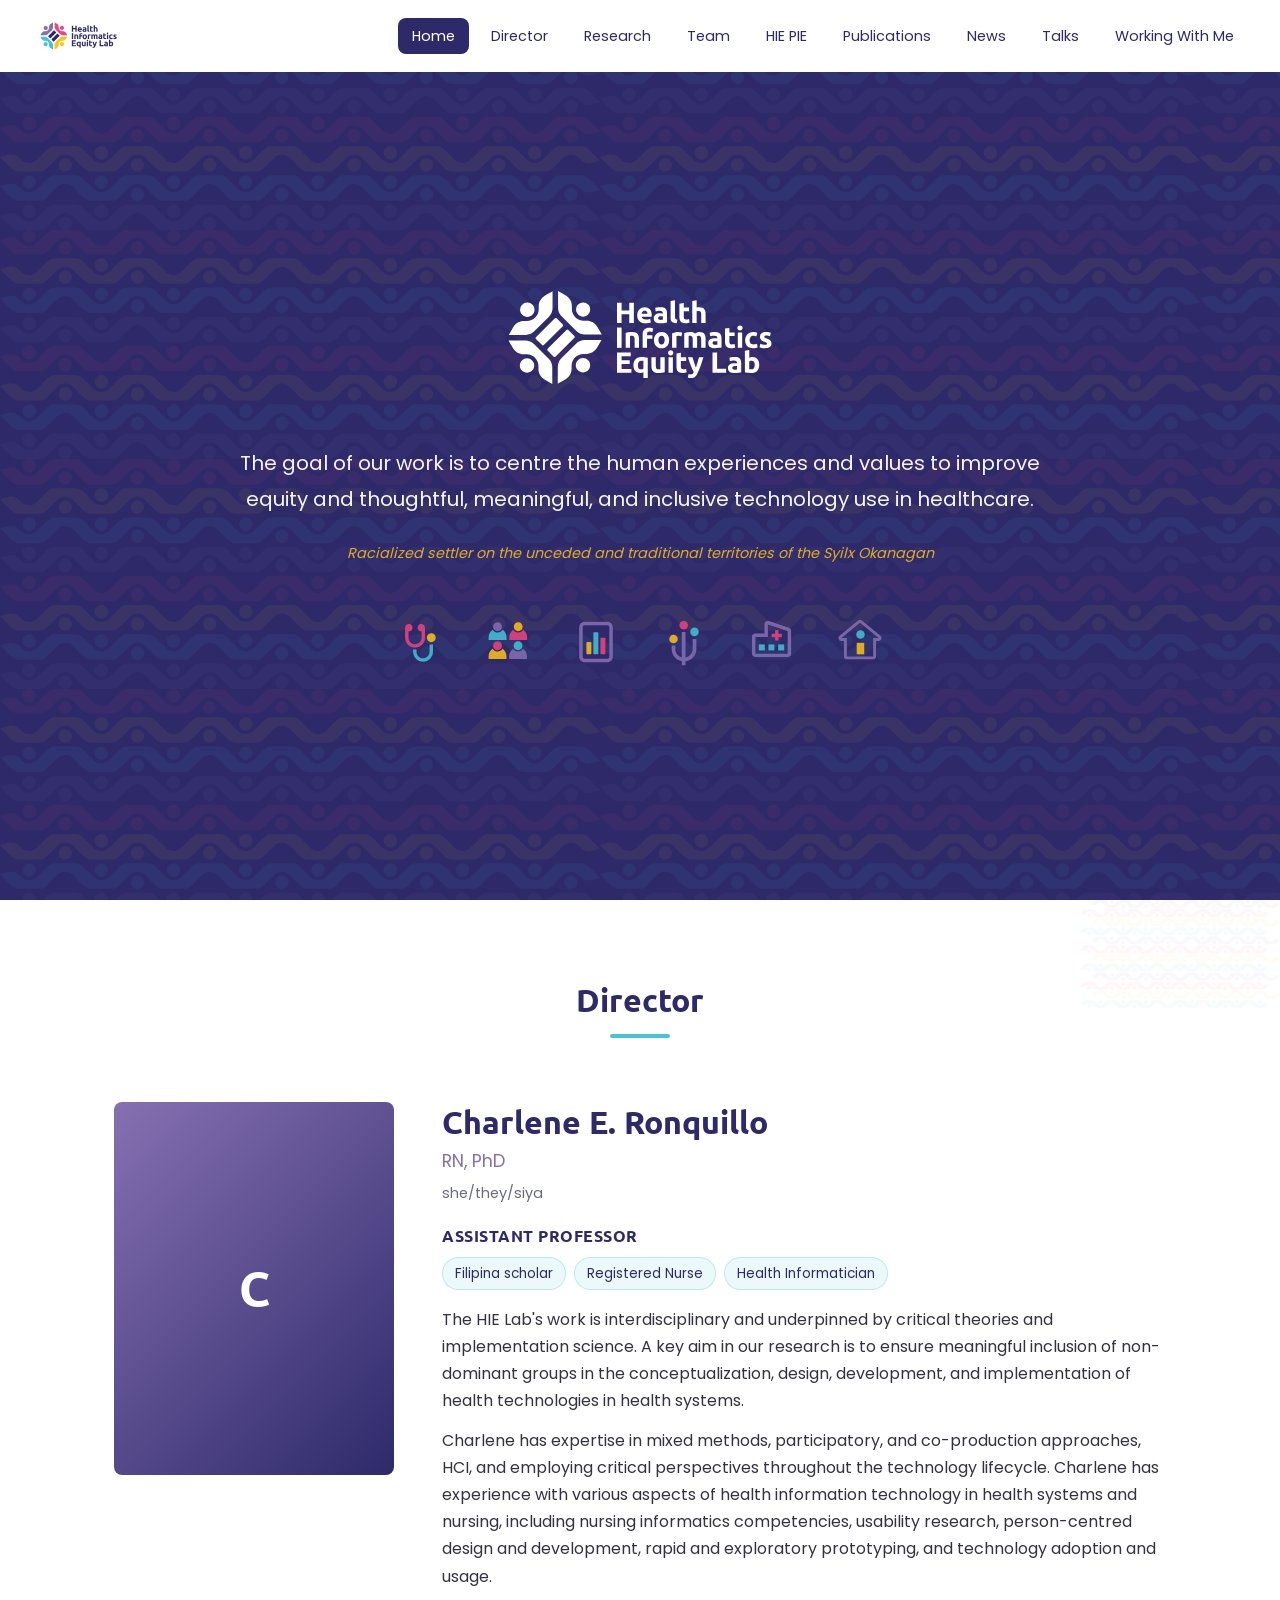
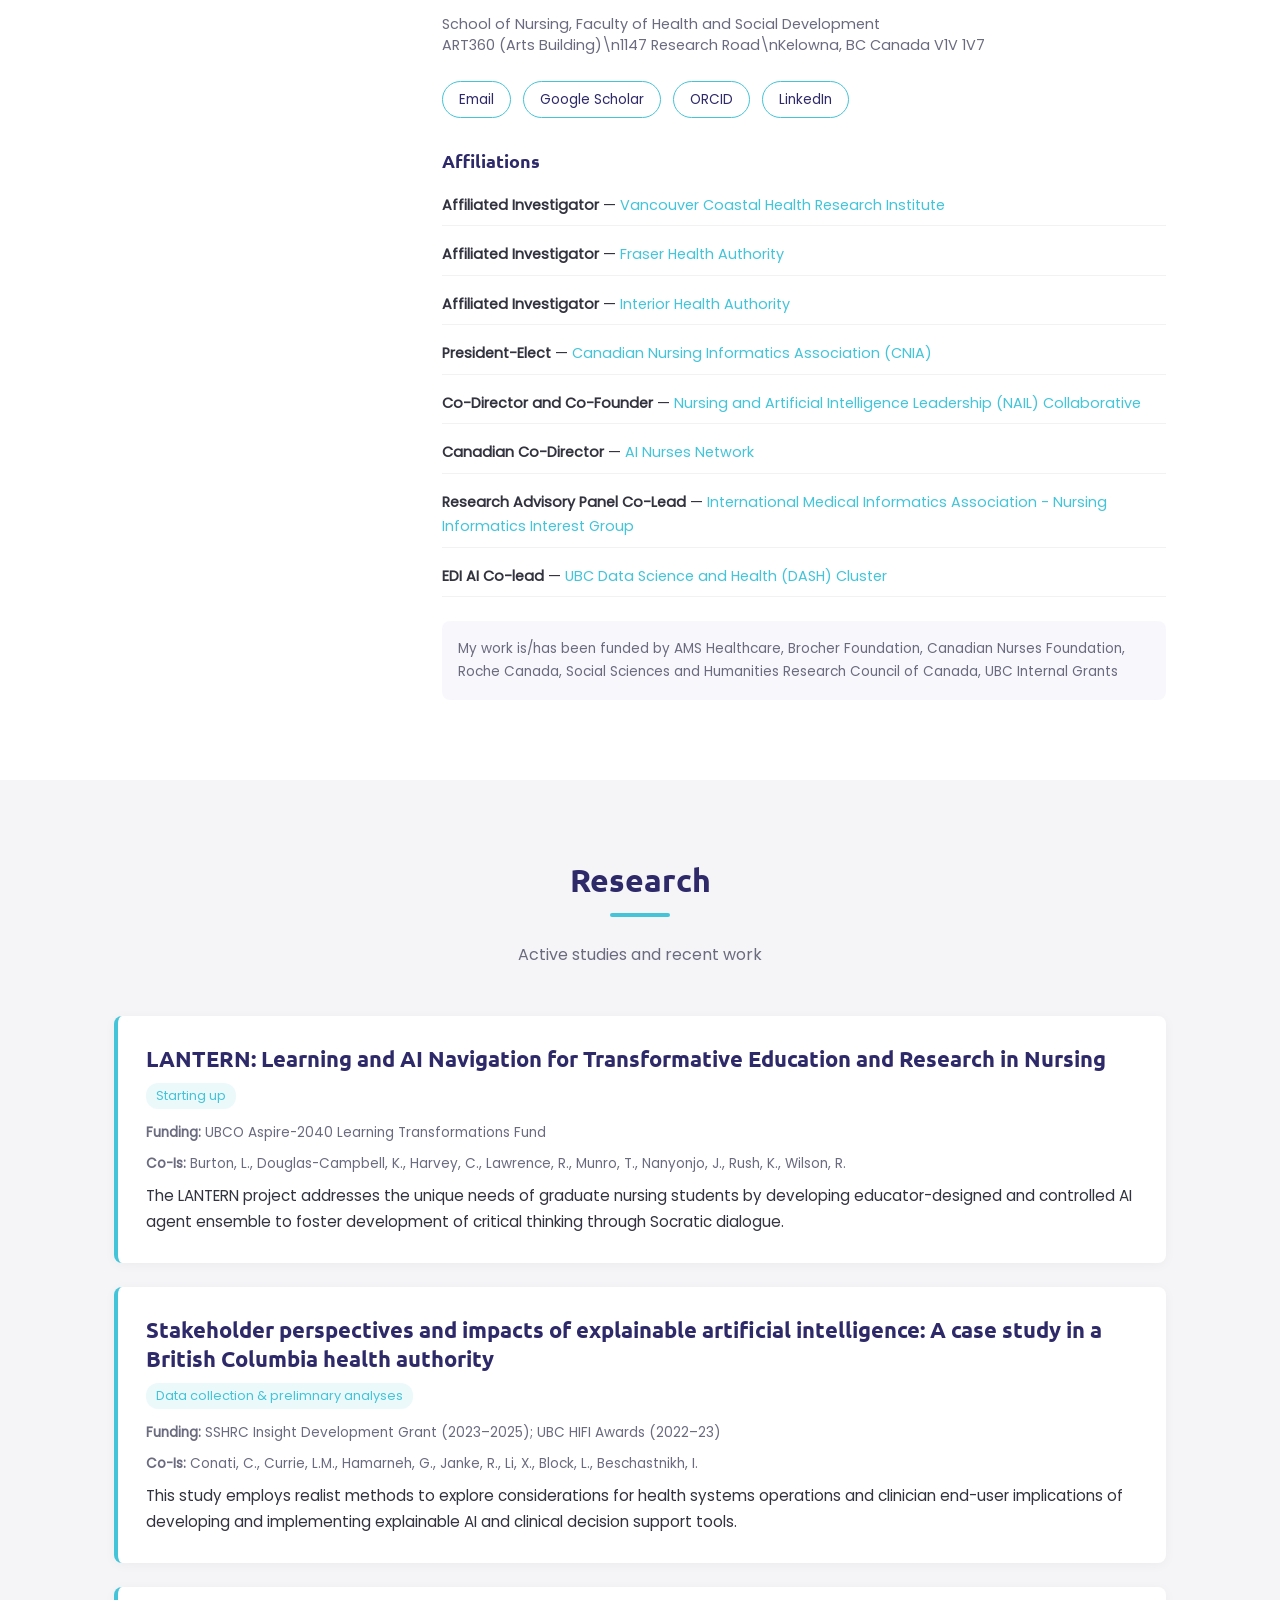
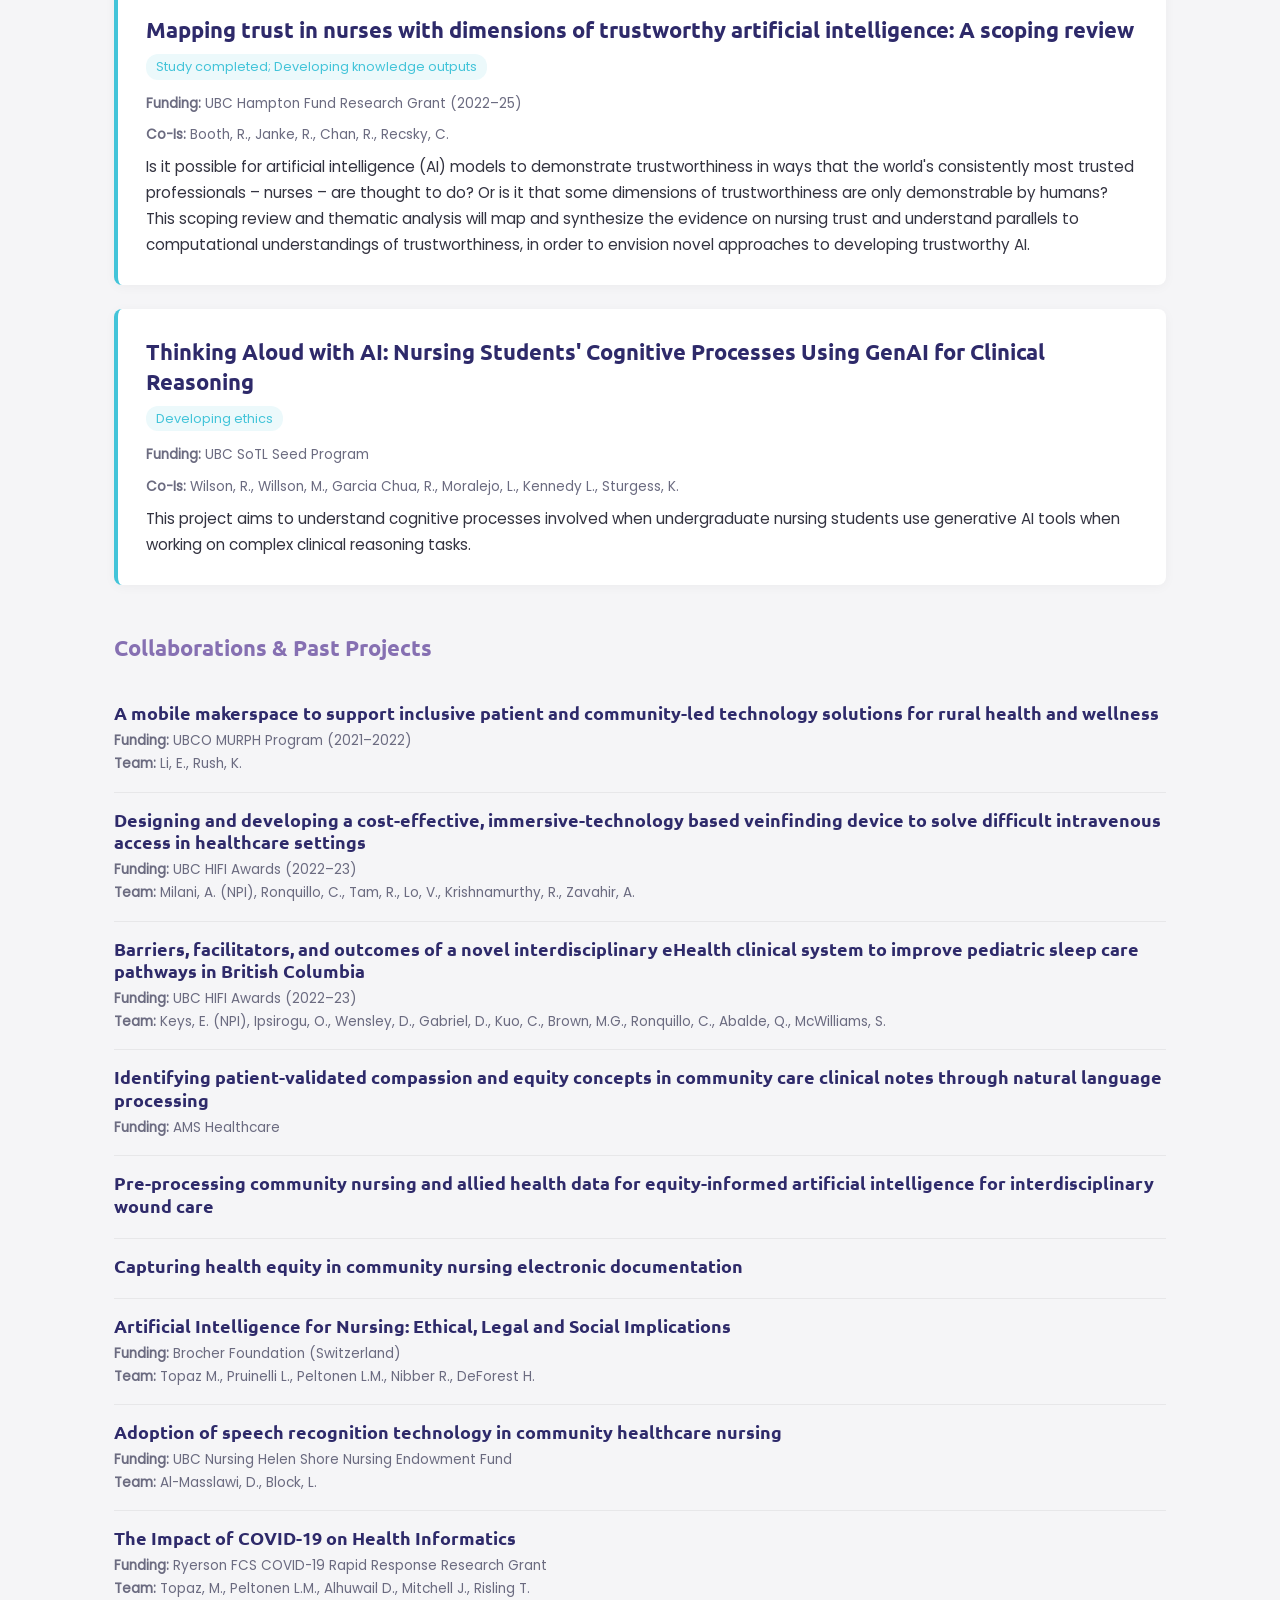
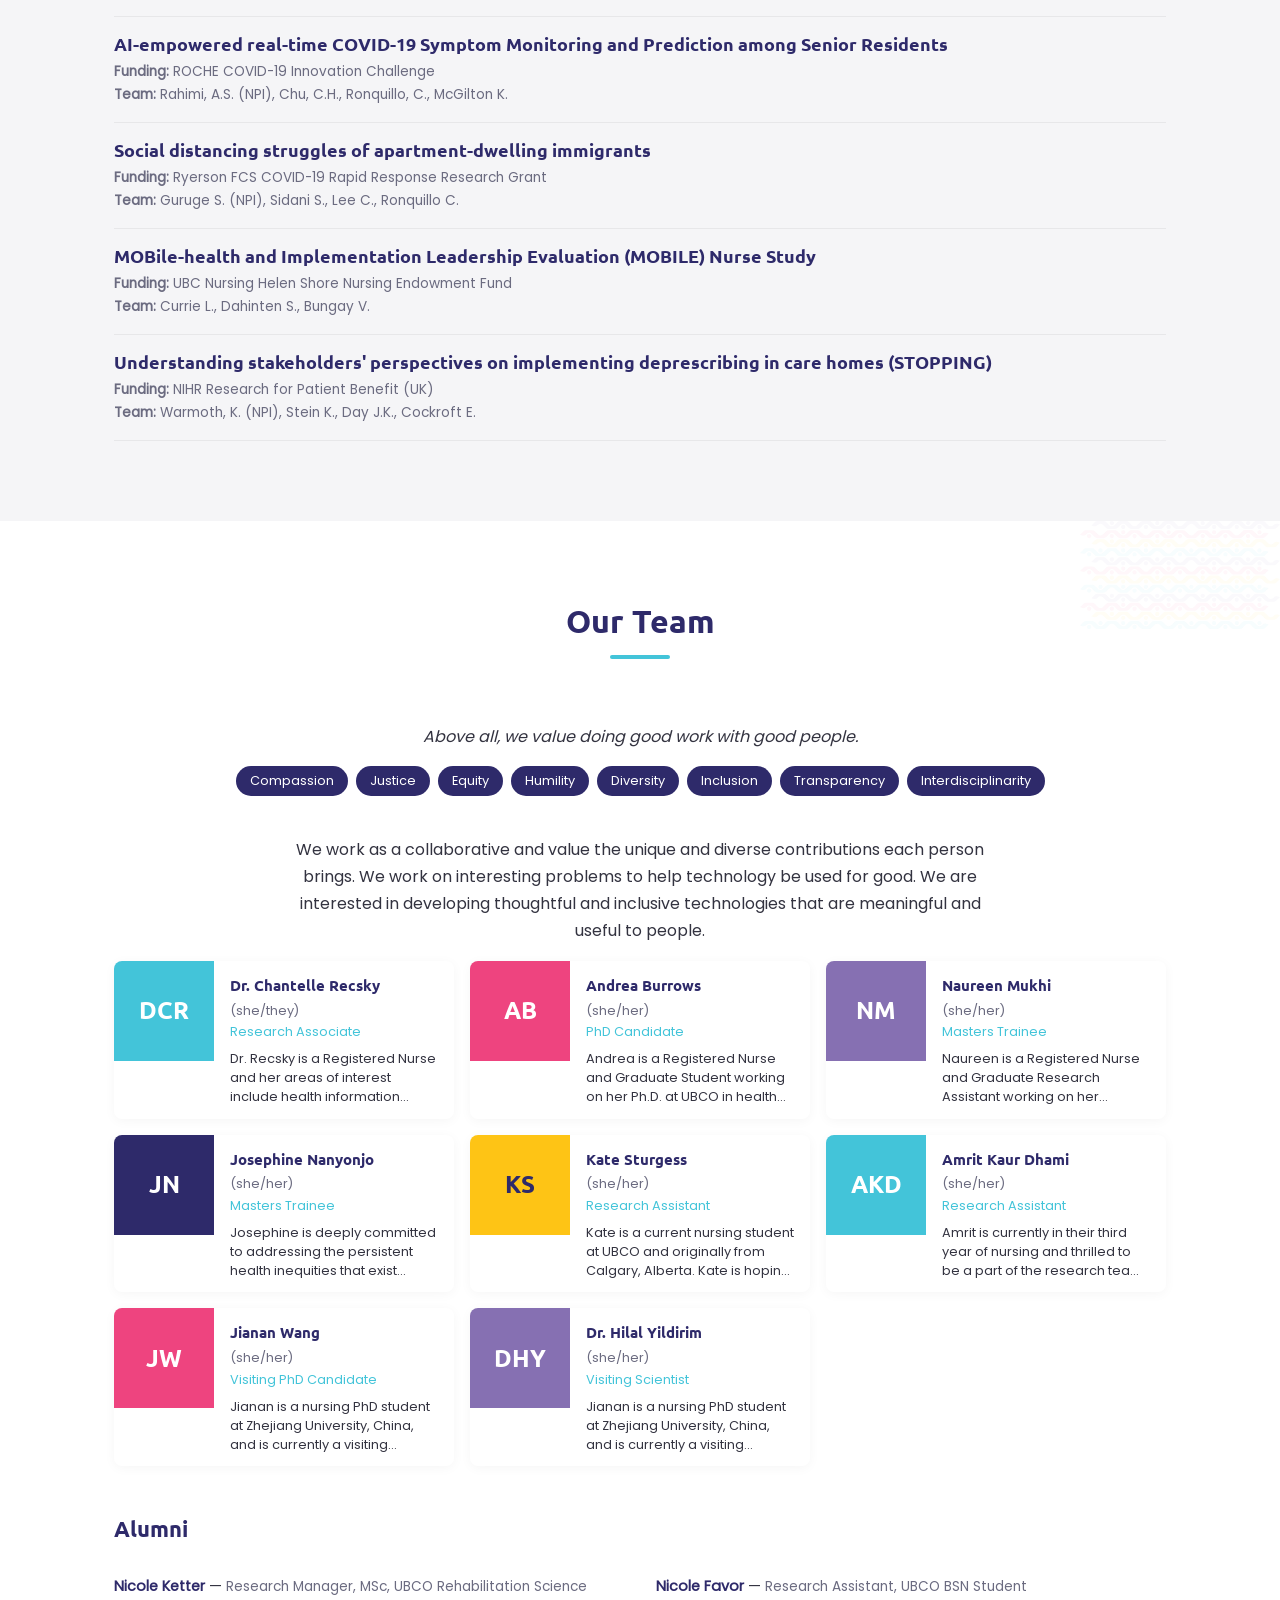
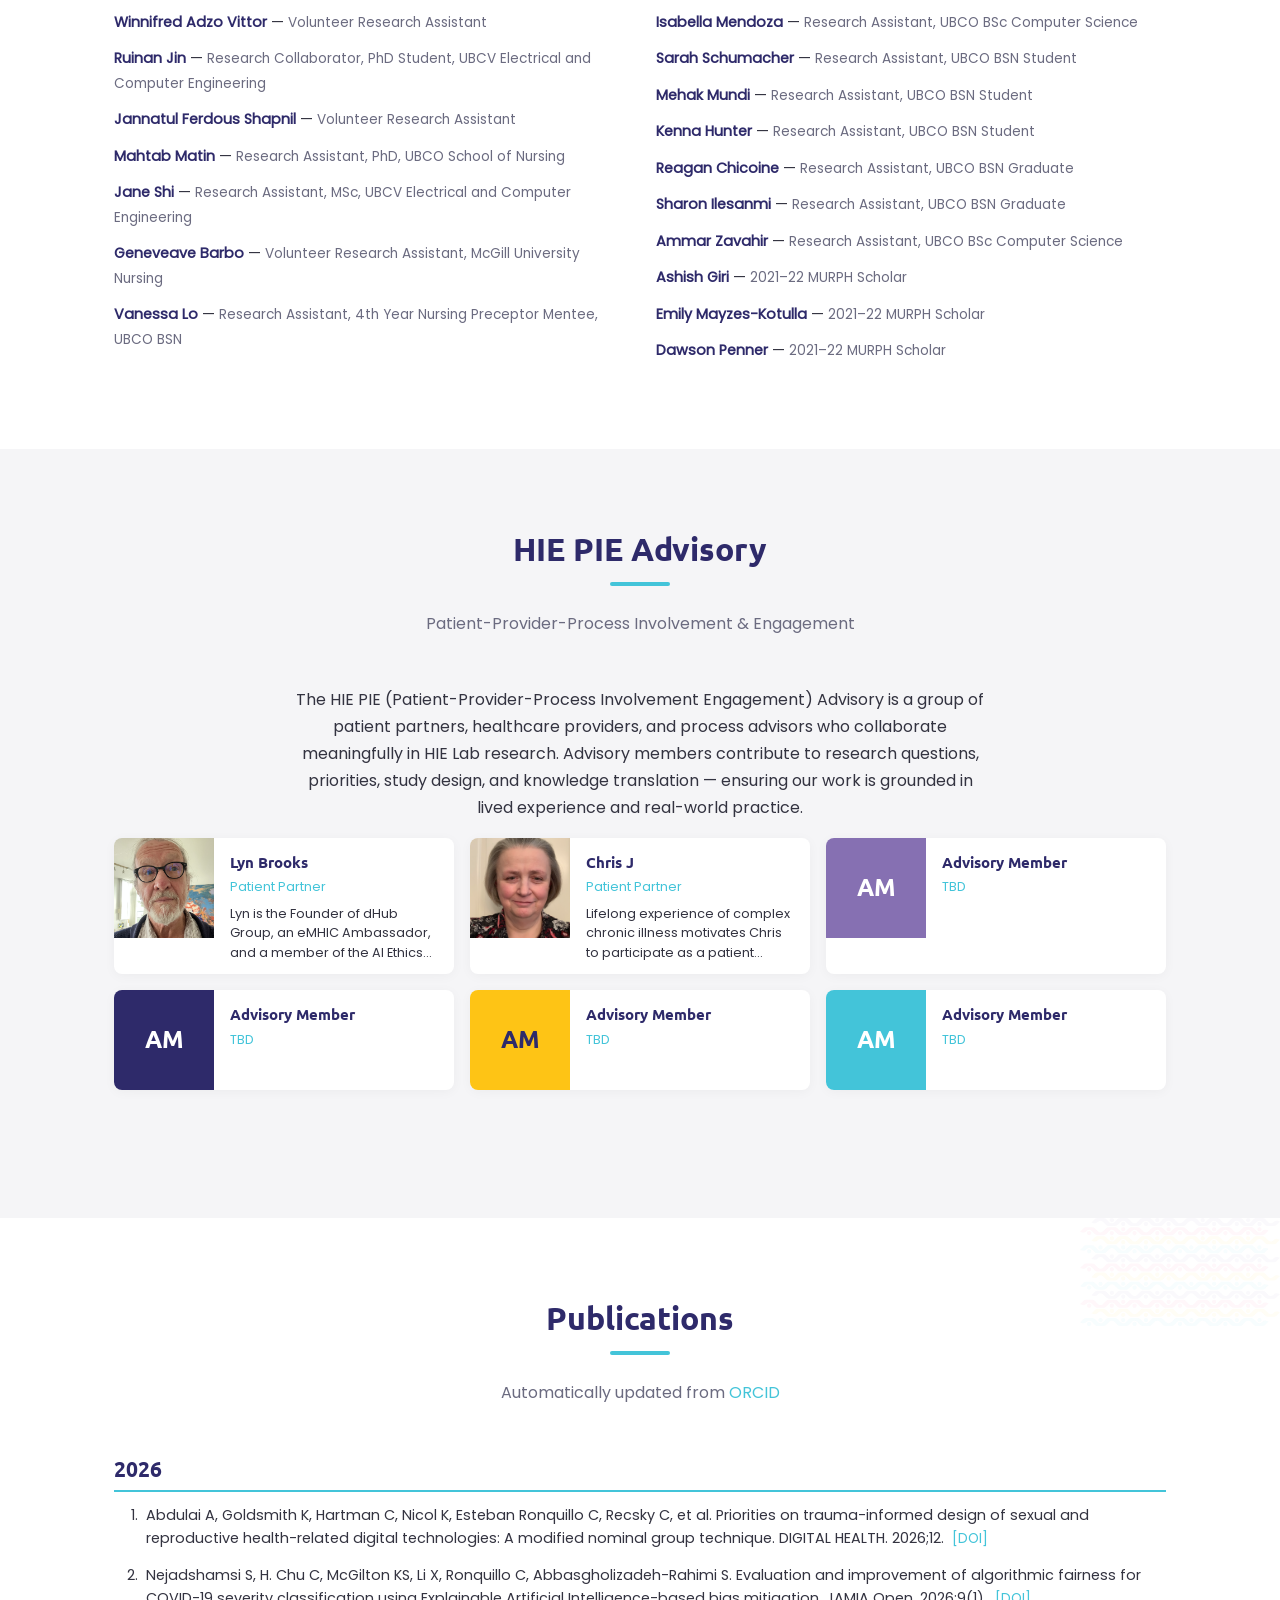
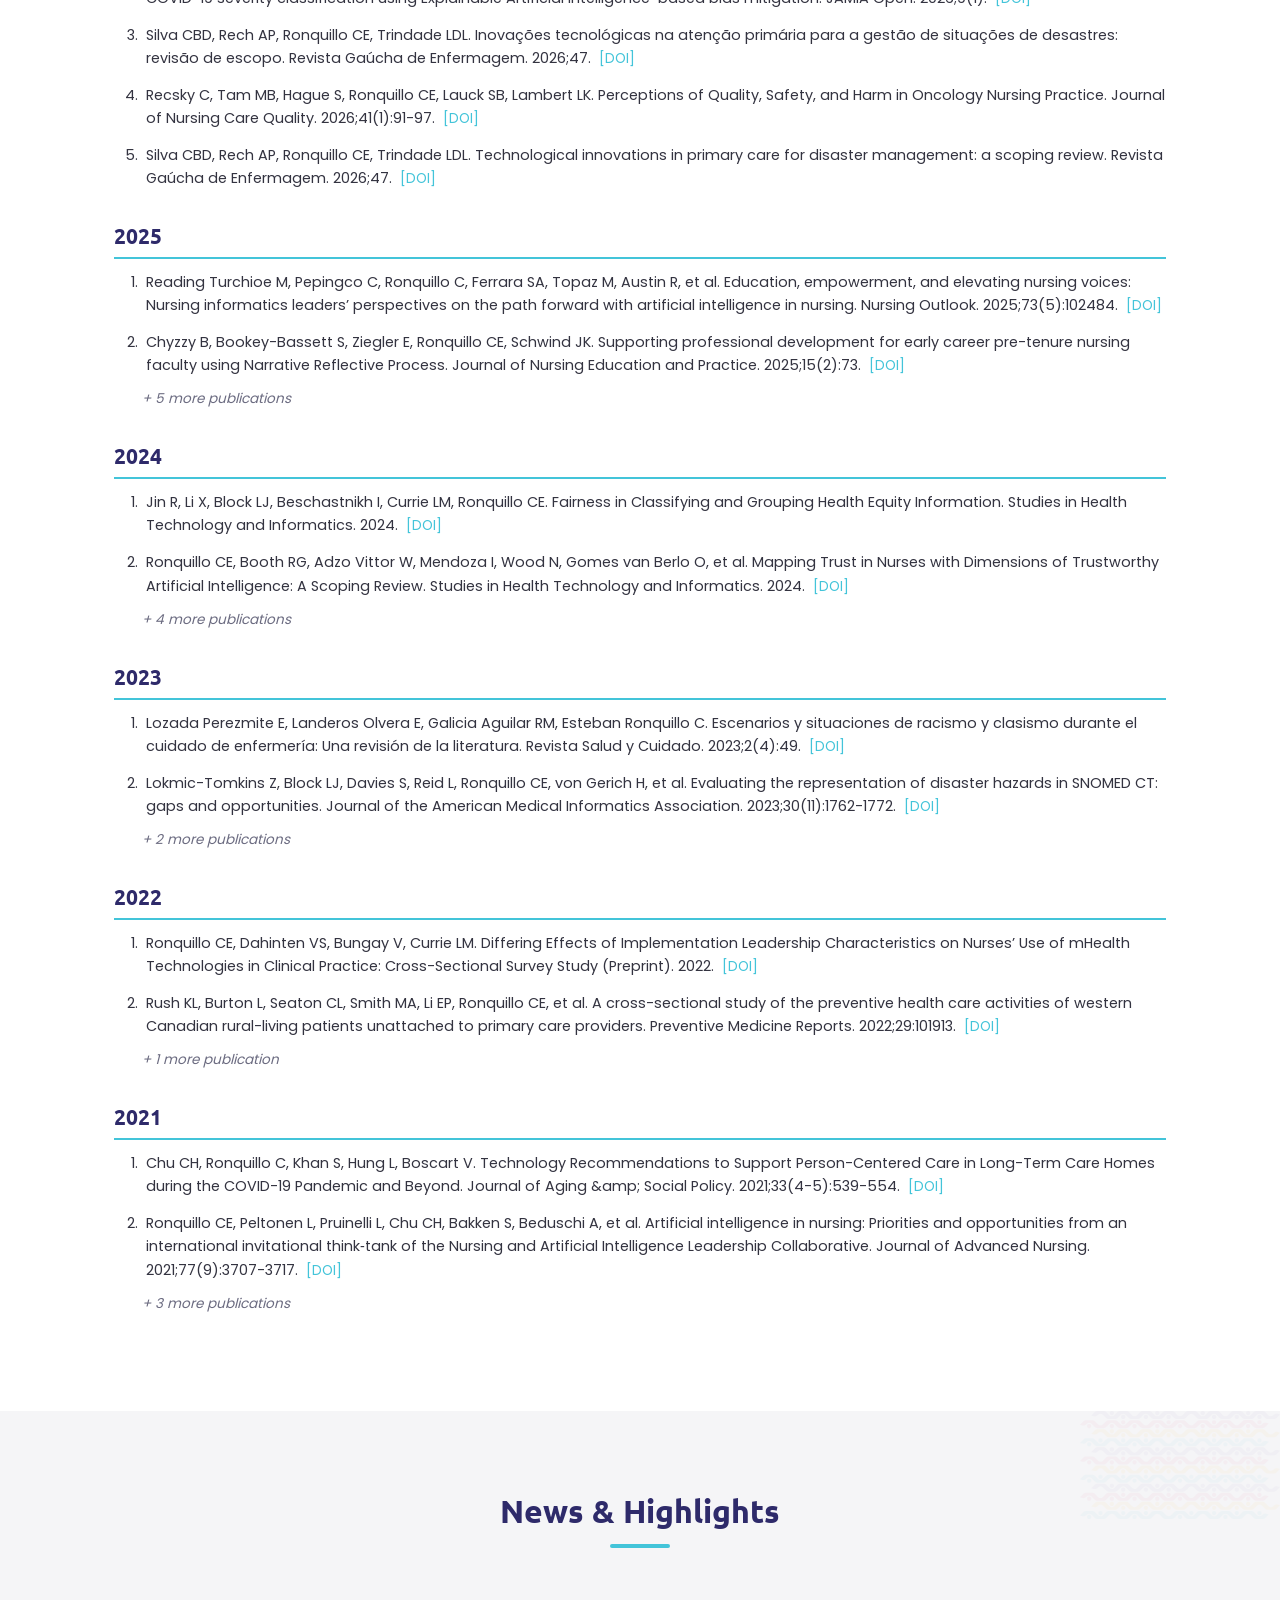
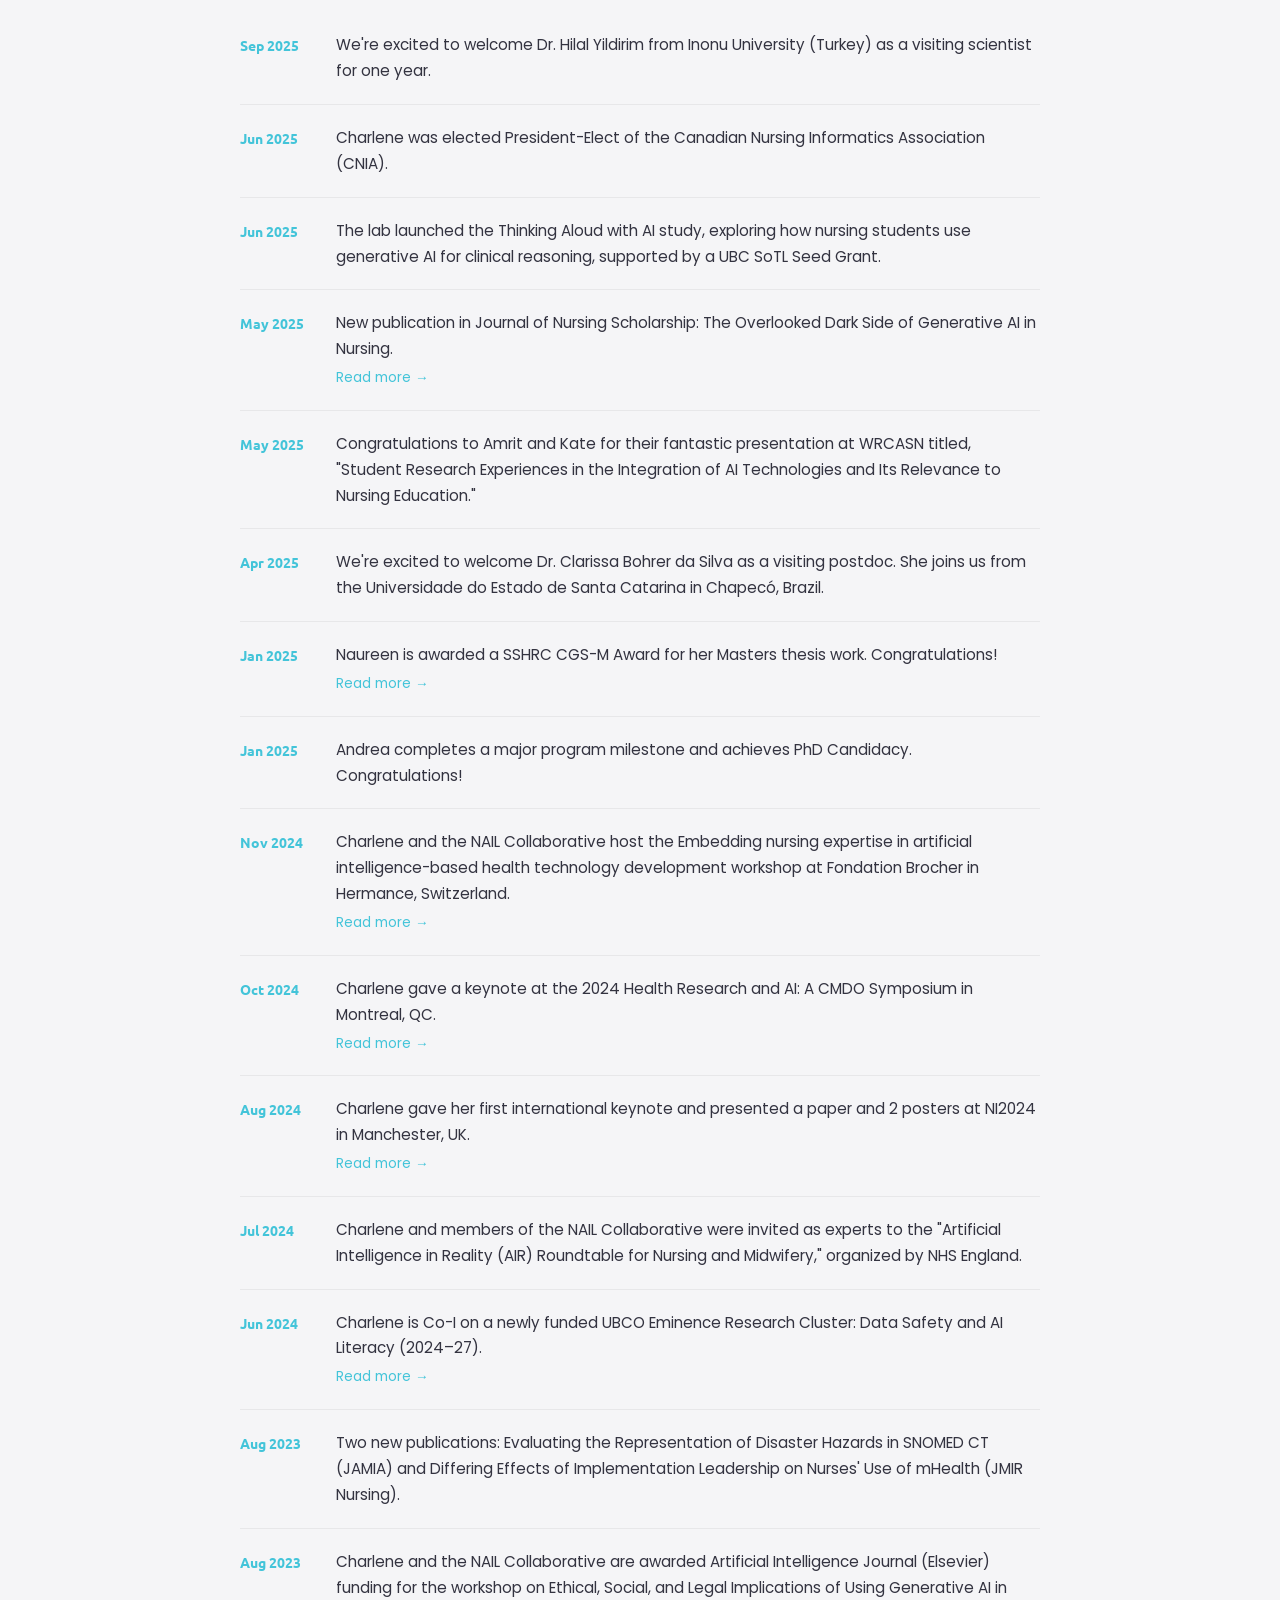
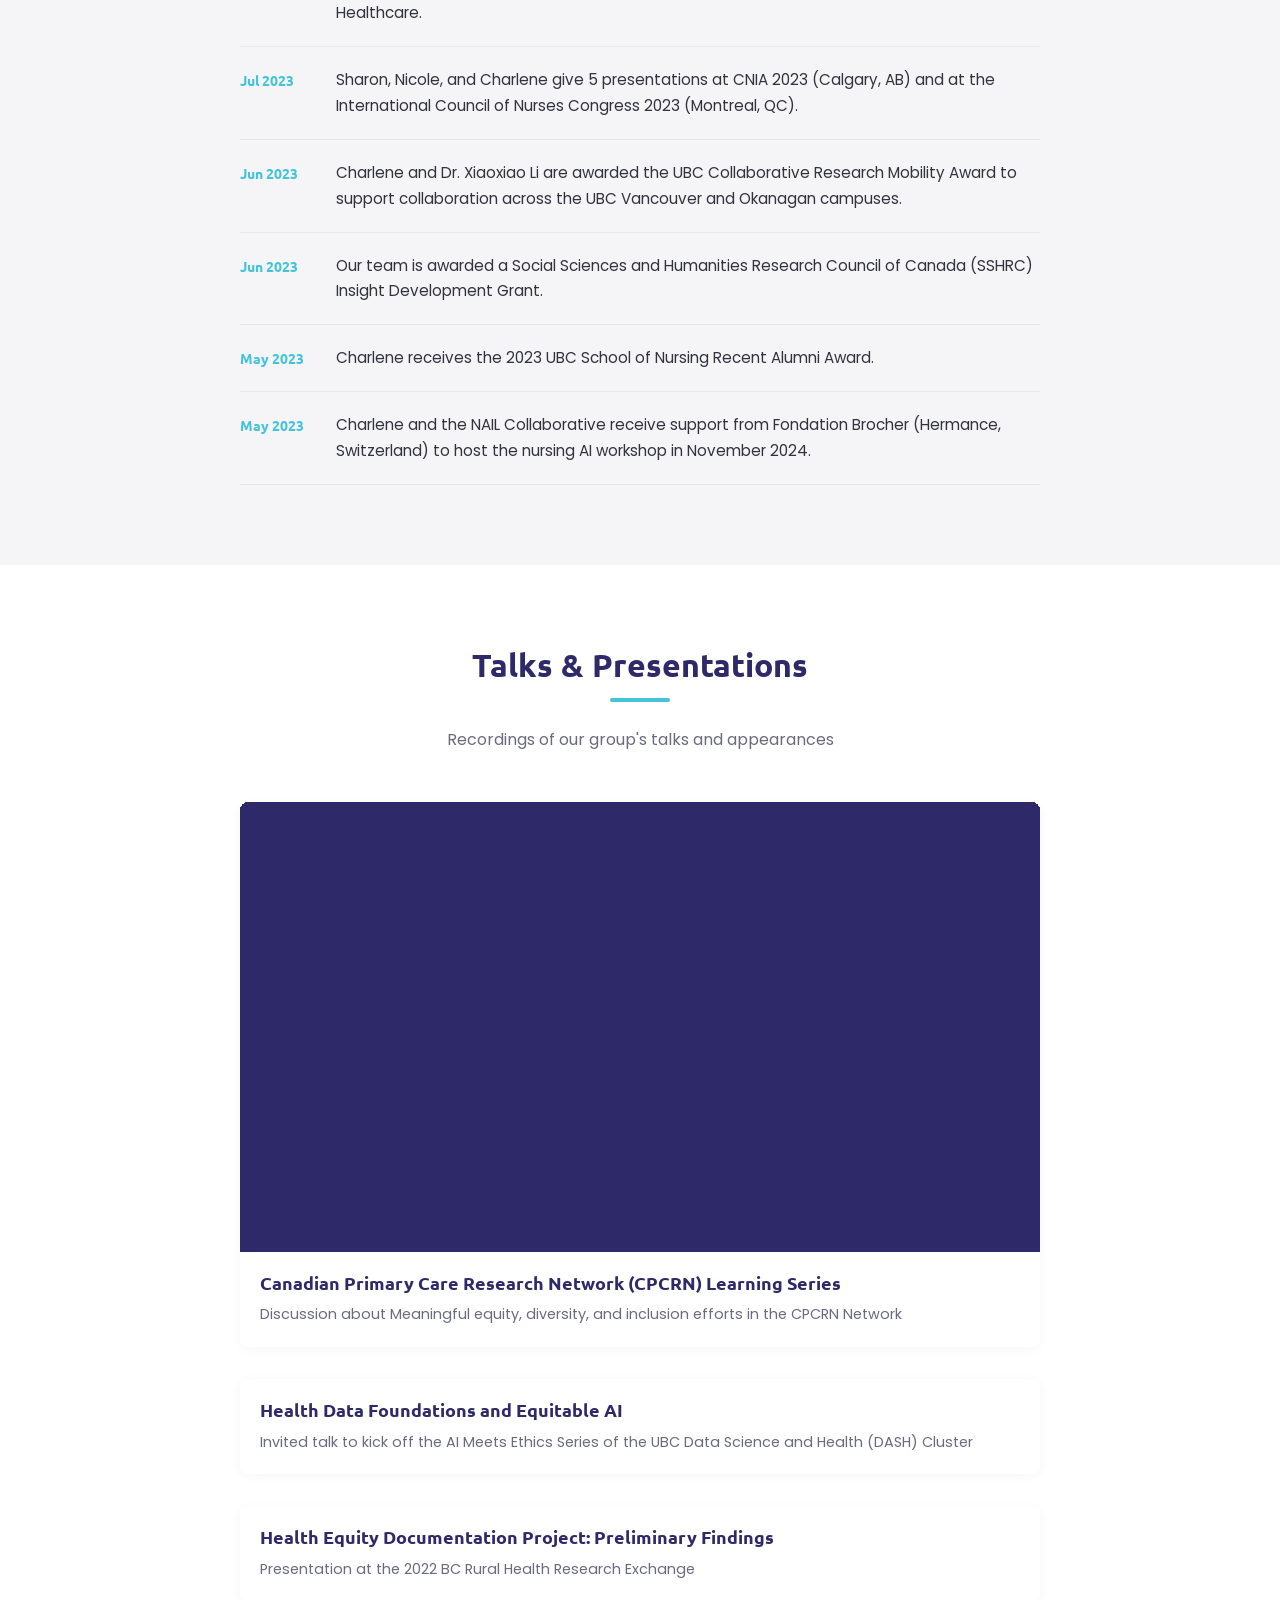
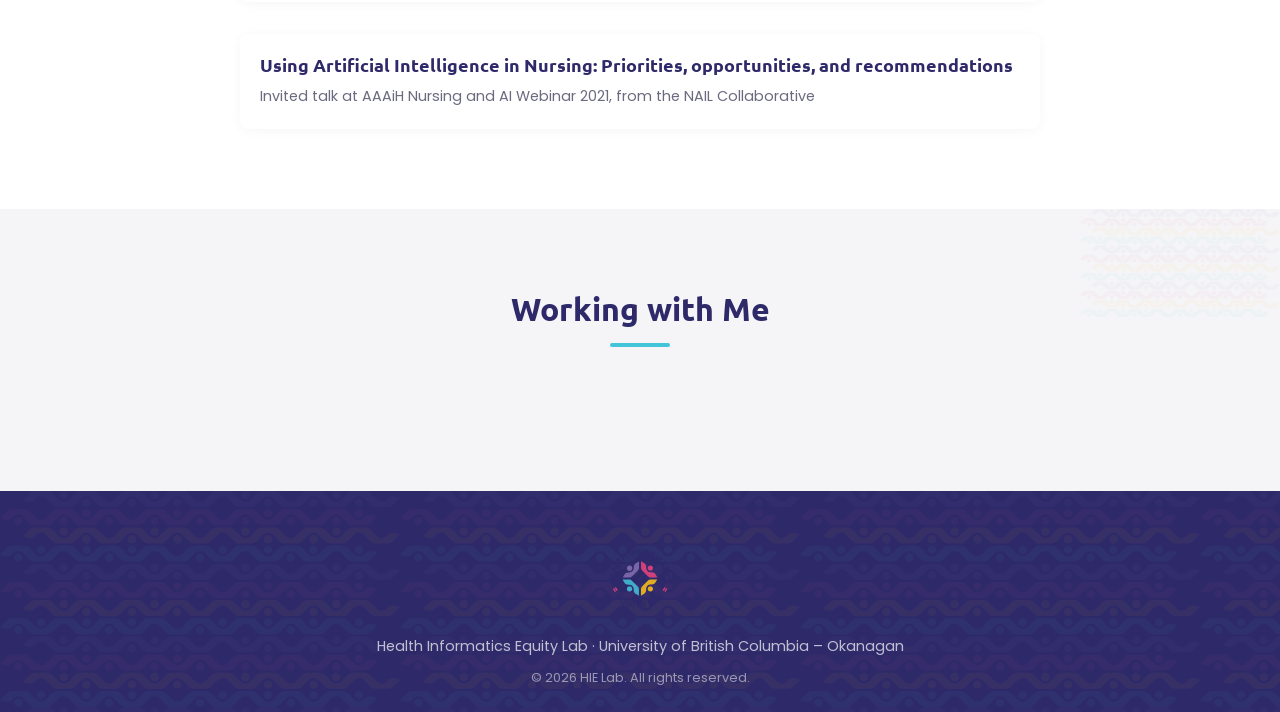
==== index.html @ 21313708 "Add HIE PIE Advisory section with member profiles New section between Team and Publications featurin" ====
<!DOCTYPE html>
<html lang="en-CA">
<head>
  <meta charset="UTF-8">
  <meta name="viewport" content="width=device-width, initial-scale=1.0">
  <meta name="description" content="Health Informatics Equity Lab — Research in nursing informatics, health equity, and data science led by Dr. Charlene Ronquillo at the University of British Columbia Okanagan.">
  <title>HIE Lab | Health Informatics Equity Lab</title>
  <link rel="icon" type="image/svg+xml" href="assets/images/logo-colour-logomark.svg">
  <link rel="stylesheet" href="style.css">
</head>
<body>

  <!-- Navigation -->
  <nav id="navbar">
    <a href="#home" class="nav-logo">
      <img src="assets/images/logo-colour-primary.svg" alt="HIE Lab">
    </a>
    <button class="nav-toggle" aria-label="Toggle navigation" aria-expanded="false">&#9776;</button>
    <ul class="nav-links">
      <li><a href="#home">Home</a></li>
      <li><a href="#director">Director</a></li>
      <li><a href="#research">Research</a></li>
      <li><a href="#team">Team</a></li>
      <li><a href="#advisory">HIE PIE</a></li>
      <li><a href="#publications">Publications</a></li>
      <li><a href="#news">News</a></li>
      <li><a href="#talks">Talks</a></li>
      <li><a href="#Working With Me">Working With Me</a></li>
    </ul>
  </nav>

  <!-- 1. Home / Hero -->
  <section id="home" class="hero">
    <div class="hero-content">
      <img src="assets/images/logo-white-primary.svg" alt="Health Informatics Equity Lab" class="hero-logo">
      <p class="hero-tagline" id="hero-tagline"></p>
      <p class="hero-land-ack" id="hero-land-ack"></p>
      <div class="hero-icons">
        <img src="assets/icons/nurses.svg" alt="Nurses">
        <img src="assets/icons/patients.svg" alt="Patients">
        <img src="assets/icons/data.svg" alt="Data">
        <img src="assets/icons/network.svg" alt="Networks">
        <img src="assets/icons/hospital.svg" alt="Hospital">
        <img src="assets/icons/home.svg" alt="Home">
      </div>
    </div>
  </section>

  <!-- 2. Director -->
  <section id="director" class="section section-pattern">
    <div class="container">
      <div class="section-header">
        <h2>Director</h2>
      </div>
      <div id="director-content"></div>
    </div>
  </section>

  <!-- 3. Research -->
  <section id="research" class="section">
    <div class="container">
      <div class="section-header">
        <h2>Research</h2>
        <p class="section-subtitle">Active studies and recent work</p>
      </div>
      <div id="research-content"></div>
    </div>
  </section>

  <!-- 4. Team -->
  <section id="team" class="section section-pattern">
    <div class="container">
      <div class="section-header">
        <h2>Our Team</h2>
      </div>
      <div id="team-content"></div>
    </div>
  </section>

  <!-- 4b. HIE PIE Advisory -->
  <section id="advisory" class="section">
    <div class="container">
      <div class="section-header">
        <h2>HIE PIE Advisory</h2>
        <p class="section-subtitle">Patient-Provider-Process Involvement &amp; Engagement</p>
      </div>
      <div id="advisory-content"></div>
    </div>
  </section>

  <!-- 5. Publications -->
  <section id="publications" class="section section-pattern">
    <div class="container">
      <div class="section-header">
        <h2>Publications</h2>
        <p class="section-subtitle">Automatically updated from <a href="https://orcid.org/0000-0002-6520-1765" target="_blank" rel="noopener">ORCID</a></p>
      </div>
      <div id="publications-list">
        <p class="publications-loading">Loading publications&hellip;</p>
      </div>
    </div>
  </section>

  <!-- 6. News -->
  <section id="news" class="section section-pattern">
    <div class="container">
      <div class="section-header">
        <h2>News &amp; Highlights</h2>
      </div>
      <div id="news-content"></div>
    </div>
  </section>

  <!-- 7. Talks -->
  <section id="talks" class="section">
    <div class="container">
      <div class="section-header">
        <h2>Talks &amp; Presentations</h2>
        <p class="section-subtitle">Recordings of our group's talks and appearances</p>
      </div>
      <div id="talks-content"></div>
    </div>
  </section>

  <!-- 8. Working With Me -->
  <section id="Working With Me" class="section section-pattern">
    <div class="container">
      <div class="section-header">
        <h2>Working with Me</h2>
      </div>
      <div id="Working With Me-content"></div>
    </div>
  </section>

  <!-- Footer -->
  <footer>
    <div class="footer-content container">
      <img src="assets/images/logo-colour-badge.svg" alt="HIE Lab Badge" class="footer-badge">
      <p class="footer-affiliation">Health Informatics Equity Lab &middot; University of British Columbia &ndash; Okanagan</p>
      <p class="footer-copyright">&copy; <span id="footer-year"></span> HIE Lab. All rights reserved.</p>
    </div>
  </footer>

  <script src="script.js"></script>
</body>
</html>
---- style.css ----
/* ========================================
   HIE Lab Website — style.css
   ======================================== */

/* 1. CSS Custom Properties */
:root {
  --colour-dark-purple: #2E2A6A;
  --colour-teal: #43C4D9;
  --colour-pink: #EE447F;
  --colour-lavender: #8670B2;
  --colour-yellow: #FEC415;
  --colour-white: #FFFFFF;
  --colour-light-grey: #F5F5F7;
  --colour-dark-text: #1A1A2E;
  --colour-body-text: #333340;
  --colour-muted: #6B6B80;

  --font-heading: 'Ubuntu Bold', 'Ubuntu', sans-serif;
  --font-body: 'Poppins', sans-serif;

  --nav-height: 72px;
  --container-width: 1100px;
  --border-radius: 8px;
  --transition: 0.3s ease;
}

/* 2. Reset / Base */
*, *::before, *::after {
  box-sizing: border-box;
  margin: 0;
  padding: 0;
}

html {
  scroll-behavior: smooth;
  scroll-padding-top: var(--nav-height);
}

body {
  font-family: var(--font-body);
  font-size: 16px;
  line-height: 1.7;
  color: var(--colour-body-text);
  background: var(--colour-white);
  -webkit-font-smoothing: antialiased;
}

img {
  max-width: 100%;
  height: auto;
  display: block;
}

a {
  color: var(--colour-teal);
  text-decoration: none;
  transition: color var(--transition);
}

a:hover {
  color: var(--colour-pink);
}

ul, ol {
  list-style: none;
}

/* 3. Typography */
@font-face {
  font-family: 'Ubuntu Bold';
  src: url('assets/fonts/Ubuntu-B.ttf') format('truetype');
  font-weight: 700;
  font-display: swap;
}

@font-face {
  font-family: 'Poppins';
  src: url('assets/fonts/Poppins-Regular.ttf') format('truetype');
  font-weight: 400;
  font-display: swap;
}

h1, h2, h3, h4, h5, h6 {
  font-family: var(--font-heading);
  color: var(--colour-dark-purple);
  line-height: 1.3;
}

h1 { font-size: 2.5rem; }
h2 { font-size: 2rem; margin-bottom: 1rem; }
h3 { font-size: 1.4rem; margin-bottom: 0.5rem; }
h4 { font-size: 1.1rem; }

.container {
  max-width: var(--container-width);
  margin: 0 auto;
  padding: 0 24px;
}

/* 4. Navigation */
#navbar {
  position: fixed;
  top: 0;
  left: 0;
  width: 100%;
  height: var(--nav-height);
  background: var(--colour-white);
  display: flex;
  align-items: center;
  justify-content: space-between;
  padding: 0 32px;
  z-index: 1000;
  transition: box-shadow var(--transition);
}

#navbar.scrolled {
  box-shadow: 0 2px 12px rgba(46, 42, 106, 0.1);
}

.nav-logo img {
  height: 44px;
  width: auto;
}

.nav-links {
  display: flex;
  gap: 8px;
}

.nav-links a {
  color: var(--colour-dark-purple);
  font-family: var(--font-body);
  font-size: 0.9rem;
  padding: 8px 14px;
  border-radius: var(--border-radius);
  transition: background var(--transition), color var(--transition);
}

.nav-links a:hover,
.nav-links a.active {
  background: var(--colour-dark-purple);
  color: var(--colour-white);
}

.nav-toggle {
  display: none;
  background: none;
  border: none;
  font-size: 1.6rem;
  color: var(--colour-dark-purple);
  cursor: pointer;
  padding: 8px;
}

/* 5. Hero Section */
.hero {
  min-height: 100vh;
  display: flex;
  flex-direction: column;
  align-items: center;
  justify-content: center;
  text-align: center;
  background: var(--colour-dark-purple);
  position: relative;
  overflow: hidden;
  padding: calc(var(--nav-height) + 40px) 24px 80px;
}

.hero::before {
  content: '';
  position: absolute;
  top: 0;
  left: 0;
  width: 100%;
  height: 100%;
  background-image: url('assets/patterns/uniform-pattern.svg');
  background-repeat: repeat;
  background-size: 600px;
  opacity: 0.06;
  pointer-events: none;
}

.hero-content {
  position: relative;
  z-index: 1;
  max-width: 800px;
}

.hero-logo {
  width: 320px;
  max-width: 80%;
  margin: 0 auto 32px;
}

.hero-tagline {
  color: var(--colour-white);
  font-size: 1.25rem;
  line-height: 1.8;
  margin-bottom: 24px;
  opacity: 0.95;
}

.hero-land-ack {
  color: var(--colour-yellow);
  font-size: 0.9rem;
  font-style: italic;
  opacity: 0.85;
}

.hero-icons {
  display: flex;
  gap: 32px;
  justify-content: center;
  margin-top: 48px;
  flex-wrap: wrap;
}

.hero-icons img {
  width: 56px;
  height: 56px;
  opacity: 0.85;
}

/* 6. Section Base */
.section {
  padding: 80px 0;
}

.section:nth-child(even) {
  background: var(--colour-light-grey);
}

.section-header {
  text-align: center;
  margin-bottom: 48px;
}

.section-header h2 {
  position: relative;
  display: inline-block;
}

.section-header h2::after {
  content: '';
  display: block;
  width: 60px;
  height: 4px;
  background: var(--colour-teal);
  margin: 12px auto 0;
  border-radius: 2px;
}

.section-subtitle {
  color: var(--colour-muted);
  margin-top: 8px;
  font-size: 1rem;
}

/* Pattern decoration on alternating sections */
.section-pattern {
  position: relative;
}

.section-pattern::before {
  content: '';
  position: absolute;
  top: 0;
  right: 0;
  width: 200px;
  height: 200px;
  background-image: url('assets/patterns/alternate-pattern.svg');
  background-size: contain;
  background-repeat: no-repeat;
  opacity: 0.04;
  pointer-events: none;
}

/* 7. Director Section */
.director-layout {
  display: grid;
  grid-template-columns: 280px 1fr;
  gap: 48px;
  align-items: start;
}

.director-photo-wrap {
  position: sticky;
  top: calc(var(--nav-height) + 24px);
}

.director-photo {
  width: 100%;
  border-radius: var(--border-radius);
  box-shadow: 0 4px 24px rgba(46, 42, 106, 0.12);
}

.director-photo-placeholder {
  width: 100%;
  aspect-ratio: 3 / 4;
  background: linear-gradient(135deg, var(--colour-lavender) 0%, var(--colour-dark-purple) 100%);
  border-radius: var(--border-radius);
  display: flex;
  align-items: center;
  justify-content: center;
  color: var(--colour-white);
  font-size: 3rem;
  font-family: var(--font-heading);
}

.director-name {
  font-size: 2rem;
  margin-bottom: 4px;
}

.director-credentials {
  color: var(--colour-lavender);
  font-size: 1.1rem;
  margin-bottom: 4px;
}

.director-pronouns {
  color: var(--colour-muted);
  font-size: 0.9rem;
  margin-bottom: 16px;
}

.director-title {
  font-family: var(--font-heading);
  color: var(--colour-dark-purple);
  font-size: 1rem;
  text-transform: uppercase;
  letter-spacing: 0.5px;
  margin-bottom: 8px;
}

.director-identities {
  display: flex;
  flex-wrap: wrap;
  gap: 8px;
  margin-bottom: 16px;
}

.director-identities span {
  background: rgba(67, 196, 217, 0.1);
  color: var(--colour-dark-purple);
  font-size: 0.85rem;
  padding: 4px 12px;
  border-radius: 20px;
  border: 1px solid rgba(67, 196, 217, 0.3);
}

.director-bio {
  margin-bottom: 24px;
}

.director-bio p {
  margin-bottom: 12px;
}

.director-address {
  color: var(--colour-muted);
  font-size: 0.9rem;
  margin-bottom: 24px;
  line-height: 1.5;
}

.director-links {
  display: flex;
  gap: 12px;
  flex-wrap: wrap;
  margin-bottom: 32px;
}

.director-links a {
  display: inline-flex;
  align-items: center;
  gap: 6px;
  padding: 6px 16px;
  border: 1px solid var(--colour-teal);
  border-radius: 20px;
  font-size: 0.85rem;
  color: var(--colour-dark-purple);
  transition: all var(--transition);
}

.director-links a:hover {
  background: var(--colour-teal);
  color: var(--colour-white);
}

.affiliations-title {
  font-size: 1.1rem;
  margin-bottom: 12px;
}

.affiliations-list {
  display: flex;
  flex-direction: column;
  gap: 8px;
}

.affiliation-item {
  font-size: 0.9rem;
  padding: 8px 0;
  border-bottom: 1px solid rgba(0, 0, 0, 0.05);
}

.affiliation-item a {
  font-weight: 400;
}

.funding-ack {
  margin-top: 24px;
  padding: 16px;
  background: rgba(134, 112, 178, 0.06);
  border-radius: var(--border-radius);
  font-size: 0.85rem;
  color: var(--colour-muted);
}

/* 8. Research / Projects Section */
.projects-grid {
  display: grid;
  gap: 24px;
}

.project-card {
  background: var(--colour-white);
  border-radius: var(--border-radius);
  padding: 28px;
  border-left: 4px solid var(--colour-teal);
  box-shadow: 0 2px 12px rgba(0, 0, 0, 0.04);
  transition: transform var(--transition), box-shadow var(--transition);
}

.project-card:hover {
  transform: translateY(-2px);
  box-shadow: 0 4px 20px rgba(0, 0, 0, 0.08);
}

.project-card h3 {
  color: var(--colour-dark-purple);
  margin-bottom: 8px;
}

.project-status {
  display: inline-block;
  font-size: 0.8rem;
  padding: 2px 10px;
  border-radius: 12px;
  background: rgba(67, 196, 217, 0.1);
  color: var(--colour-teal);
  margin-bottom: 12px;
}

.project-meta {
  font-size: 0.85rem;
  color: var(--colour-muted);
  margin-bottom: 8px;
}

.project-description {
  font-size: 0.95rem;
  line-height: 1.7;
}

.past-projects-title {
  margin-top: 48px;
  margin-bottom: 24px;
  color: var(--colour-lavender);
}

.past-project-item {
  padding: 16px 0;
  border-bottom: 1px solid rgba(0, 0, 0, 0.06);
}

.past-project-item h4 {
  margin-bottom: 4px;
}

.past-project-item .project-meta {
  margin-bottom: 0;
}

/* 9. Team Section */
.team-intro {
  text-align: center;
  max-width: 700px;
  margin: 0 auto 16px;
}

.core-values {
  display: flex;
  flex-wrap: wrap;
  gap: 8px;
  justify-content: center;
  margin-bottom: 40px;
}

.core-values span {
  background: var(--colour-dark-purple);
  color: var(--colour-white);
  font-size: 0.8rem;
  padding: 4px 14px;
  border-radius: 20px;
}

.team-grid {
  display: grid;
  grid-template-columns: repeat(auto-fill, minmax(280px, 1fr));
  gap: 16px;
  margin-bottom: 48px;
}

.team-card {
  background: var(--colour-white);
  border-radius: var(--border-radius);
  overflow: hidden;
  box-shadow: 0 2px 12px rgba(0, 0, 0, 0.04);
  display: flex;
  flex-direction: row;
  transition: transform var(--transition), box-shadow var(--transition);
}

.team-card:hover {
  transform: translateY(-2px);
  box-shadow: 0 4px 20px rgba(0, 0, 0, 0.08);
}

.team-photo {
  width: 100px;
  min-width: 100px;
  height: 100px;
  object-fit: cover;
}

.team-photo-placeholder {
  width: 100px;
  min-width: 100px;
  height: 100px;
  display: flex;
  align-items: center;
  justify-content: center;
  font-size: 1.5rem;
  font-family: var(--font-heading);
  color: var(--colour-white);
}

.team-card:nth-child(5n+1) .team-photo-placeholder { background: var(--colour-teal); }
.team-card:nth-child(5n+2) .team-photo-placeholder { background: var(--colour-pink); }
.team-card:nth-child(5n+3) .team-photo-placeholder { background: var(--colour-lavender); }
.team-card:nth-child(5n+4) .team-photo-placeholder { background: var(--colour-dark-purple); }
.team-card:nth-child(5n+5) .team-photo-placeholder { background: var(--colour-yellow); color: var(--colour-dark-purple); }

.team-info {
  padding: 12px 16px;
  min-width: 0;
}

.team-name {
  font-family: var(--font-heading);
  color: var(--colour-dark-purple);
  font-size: 0.95rem;
  margin-bottom: 1px;
}

.team-pronouns {
  color: var(--colour-muted);
  font-size: 0.8rem;
}

.team-role {
  color: var(--colour-teal);
  font-size: 0.8rem;
  font-weight: 400;
  margin-bottom: 6px;
}

.team-bio {
  font-size: 0.8rem;
  line-height: 1.5;
  color: var(--colour-body-text);
  display: -webkit-box;
  -webkit-line-clamp: 3;
  -webkit-box-orient: vertical;
  overflow: hidden;
}

/* Furry members */
.furry-section-title,
.alumni-section-title {
  margin-top: 48px;
  margin-bottom: 24px;
}

.furry-card {
  background: var(--colour-white);
  border-radius: var(--border-radius);
  padding: 24px;
  box-shadow: 0 2px 12px rgba(0, 0, 0, 0.04);
  max-width: 500px;
}

.furry-card .team-role {
  color: var(--colour-pink);
  font-style: italic;
}

.alumni-list {
  columns: 2;
  column-gap: 32px;
}

.alumni-item {
  padding: 6px 0;
  font-size: 0.9rem;
  break-inside: avoid;
}

.alumni-item strong {
  color: var(--colour-dark-purple);
}

.alumni-item span {
  color: var(--colour-muted);
  font-size: 0.85rem;
}

/* 10. Publications Section */
.pub-year {
  color: var(--colour-dark-purple);
  font-size: 1.3rem;
  margin-top: 32px;
  margin-bottom: 12px;
  padding-bottom: 8px;
  border-bottom: 2px solid var(--colour-teal);
}

.pub-year:first-child {
  margin-top: 0;
}

.pub-list {
  list-style: decimal;
  padding-left: 28px;
}

.pub-item {
  margin-bottom: 14px;
  font-size: 0.9rem;
  line-height: 1.6;
  padding-left: 4px;
}

.pub-citation {
  color: var(--colour-body-text);
}

.pub-doi,
.pub-link {
  color: var(--colour-teal);
  font-size: 0.85rem;
  margin-left: 4px;
  white-space: nowrap;
}

.pub-doi:hover,
.pub-link:hover {
  color: var(--colour-pink);
}

.pub-more {
  color: var(--colour-muted);
  font-size: 0.85rem;
  font-style: italic;
  margin: -4px 0 16px 28px;
}

.publications-loading,
.publications-error {
  text-align: center;
  padding: 40px;
  color: var(--colour-muted);
}

/* 11. News Section */
.news-list {
  max-width: 800px;
  margin: 0 auto;
}

.news-item {
  display: grid;
  grid-template-columns: 80px 1fr;
  gap: 16px;
  padding: 20px 0;
  border-bottom: 1px solid rgba(0, 0, 0, 0.06);
}

.news-date {
  font-family: var(--font-heading);
  font-size: 0.85rem;
  color: var(--colour-teal);
  padding-top: 2px;
}

.news-text {
  font-size: 0.95rem;
}

.news-text a {
  display: inline-block;
  margin-top: 4px;
  font-size: 0.85rem;
}

/* 12. Talks Section */
.talks-grid {
  display: grid;
  gap: 32px;
  max-width: 800px;
  margin: 0 auto;
}

.talk-card {
  background: var(--colour-white);
  border-radius: var(--border-radius);
  overflow: hidden;
  box-shadow: 0 2px 12px rgba(0, 0, 0, 0.04);
}

.talk-video {
  position: relative;
  width: 100%;
  padding-bottom: 56.25%;
  background: var(--colour-dark-purple);
}

.talk-video iframe {
  position: absolute;
  top: 0;
  left: 0;
  width: 100%;
  height: 100%;
  border: none;
}

.talk-info {
  padding: 20px;
}

.talk-info h3 {
  font-size: 1.1rem;
  margin-bottom: 8px;
}

.talk-info p {
  font-size: 0.9rem;
  color: var(--colour-muted);
}

/* 13. Opportunities Section */
.opportunities-content {
  max-width: 800px;
  margin: 0 auto;
}

.opportunities-content h3 {
  margin-top: 32px;
  margin-bottom: 12px;
  color: var(--colour-dark-purple);
}

.opportunities-content h3:first-child {
  margin-top: 0;
}

.opportunities-content p,
.opportunities-content ul {
  margin-bottom: 12px;
  font-size: 0.95rem;
}

.opportunities-content ul {
  list-style: disc;
  padding-left: 24px;
}

.opportunities-content li {
  margin-bottom: 6px;
}

.grad-status {
  background: var(--colour-dark-purple);
  color: var(--colour-white);
  padding: 16px 24px;
  border-radius: var(--border-radius);
  margin-bottom: 24px;
  font-size: 0.95rem;
}

.teaching-list {
  margin-top: 12px;
}

.teaching-year {
  font-family: var(--font-heading);
  color: var(--colour-teal);
  font-size: 0.95rem;
  margin-top: 16px;
  margin-bottom: 4px;
}

.teaching-courses {
  list-style: disc;
  padding-left: 24px;
  margin-bottom: 8px;
}

.teaching-courses li {
  font-size: 0.9rem;
  margin-bottom: 4px;
}

/* 14. Footer */
footer {
  background: var(--colour-dark-purple);
  color: var(--colour-white);
  padding: 48px 0 24px;
  text-align: center;
  position: relative;
  overflow: hidden;
}

footer::before {
  content: '';
  position: absolute;
  bottom: 0;
  left: 0;
  width: 100%;
  height: 100%;
  background-image: url('assets/patterns/alternate-pattern.svg');
  background-repeat: repeat;
  background-size: 400px;
  opacity: 0.04;
  pointer-events: none;
}

.footer-content {
  position: relative;
  z-index: 1;
}

.footer-badge {
  width: 80px;
  margin: 0 auto 16px;
  opacity: 0.85;
}

.footer-affiliation {
  font-size: 0.9rem;
  opacity: 0.7;
  margin-bottom: 8px;
}

.footer-copyright {
  font-size: 0.8rem;
  opacity: 0.5;
}

/* 15. Media Queries */
@media (max-width: 768px) {
  :root {
    --nav-height: 60px;
  }

  .nav-toggle {
    display: block;
  }

  .nav-links {
    display: none;
    position: absolute;
    top: var(--nav-height);
    left: 0;
    width: 100%;
    background: var(--colour-white);
    flex-direction: column;
    padding: 16px;
    box-shadow: 0 8px 24px rgba(0, 0, 0, 0.1);
  }

  .nav-links.active {
    display: flex;
  }

  .nav-links a {
    padding: 12px 16px;
    font-size: 1rem;
  }

  h1 { font-size: 1.8rem; }
  h2 { font-size: 1.5rem; }

  .hero {
    min-height: 80vh;
    padding: calc(var(--nav-height) + 32px) 20px 60px;
  }

  .hero-logo {
    width: 240px;
  }

  .hero-tagline {
    font-size: 1.05rem;
  }

  .director-layout {
    grid-template-columns: 1fr;
    gap: 32px;
  }

  .director-photo-wrap {
    position: static;
    max-width: 240px;
    margin: 0 auto;
  }

  .team-grid {
    grid-template-columns: 1fr;
  }

  .alumni-list {
    columns: 1;
  }

  .news-item {
    grid-template-columns: 1fr;
    gap: 4px;
  }

  .section {
    padding: 56px 0;
  }
}

@media (max-width: 480px) {
  .hero-icons {
    gap: 20px;
  }

  .hero-icons img {
    width: 36px;
    height: 36px;
  }

  .director-links {
    flex-direction: column;
  }

  .director-links a {
    justify-content: center;
  }

  .core-values span {
    font-size: 0.75rem;
    padding: 3px 10px;
  }
}
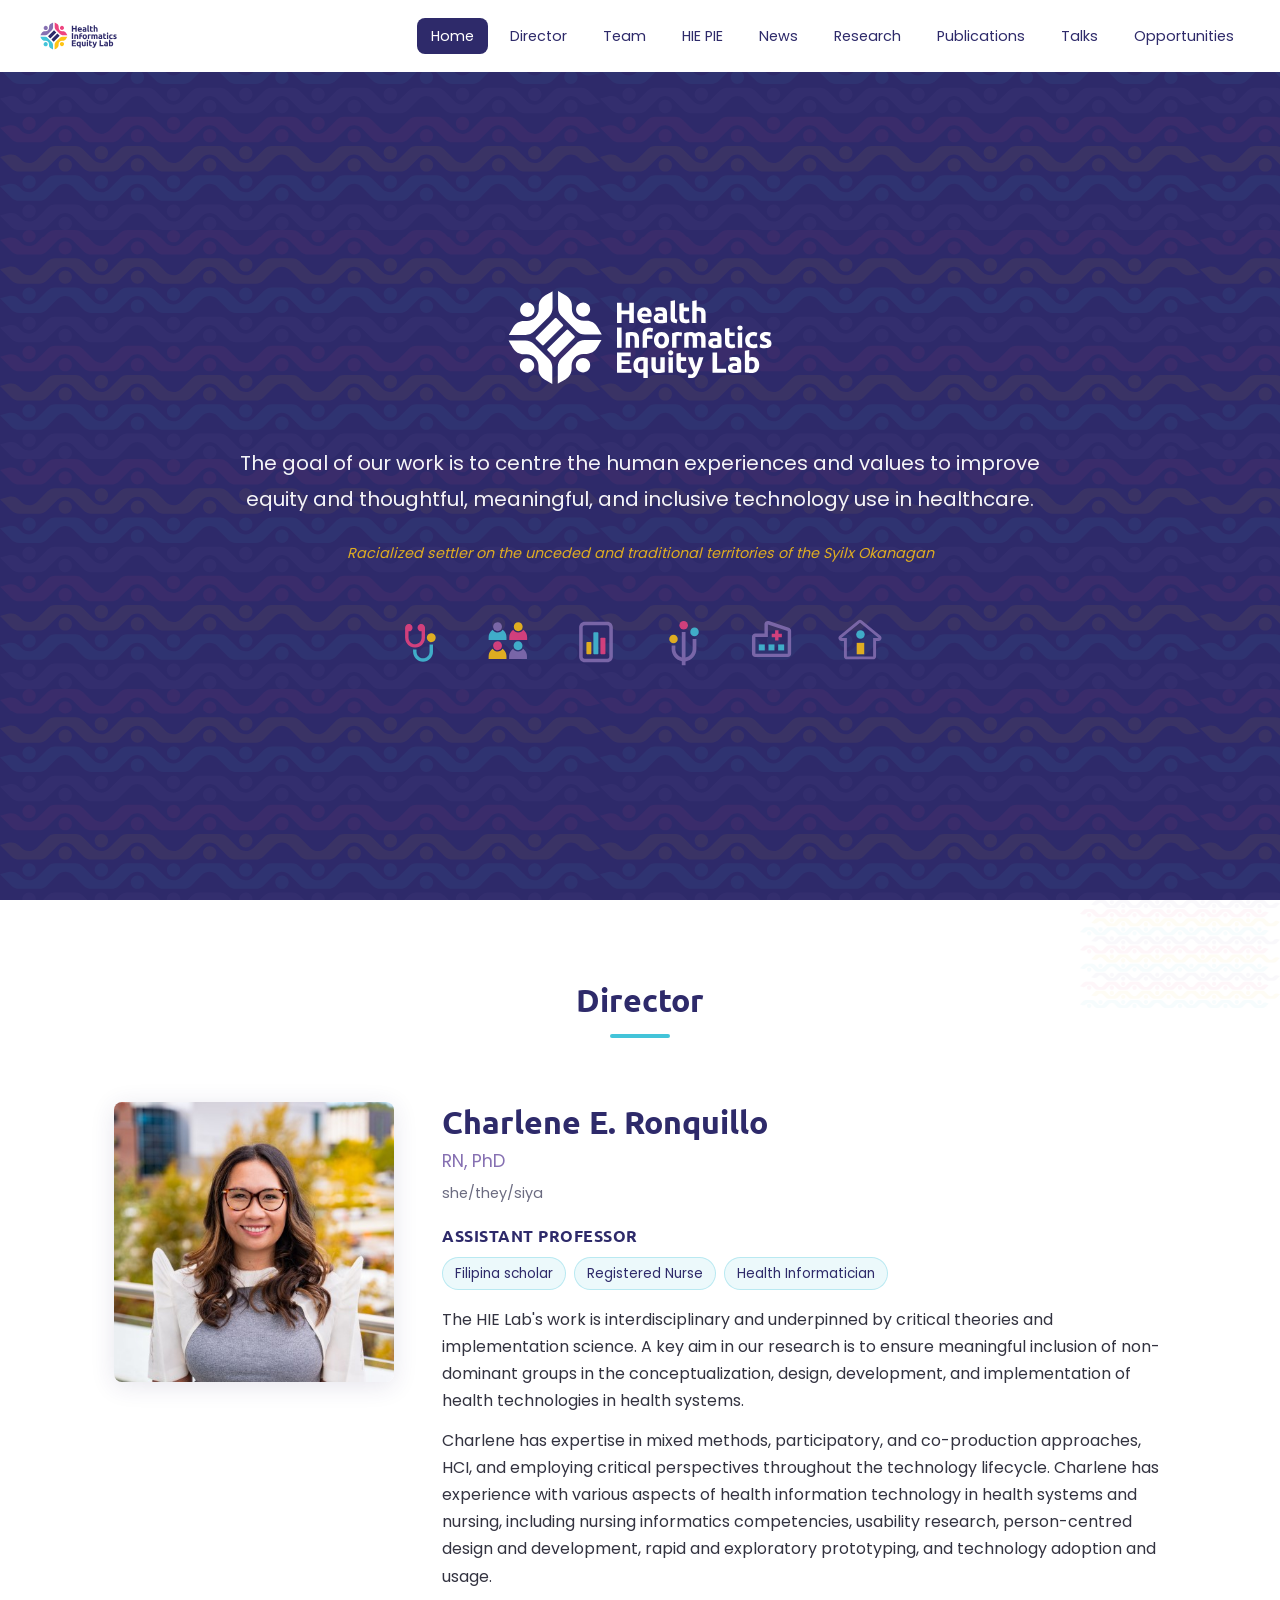
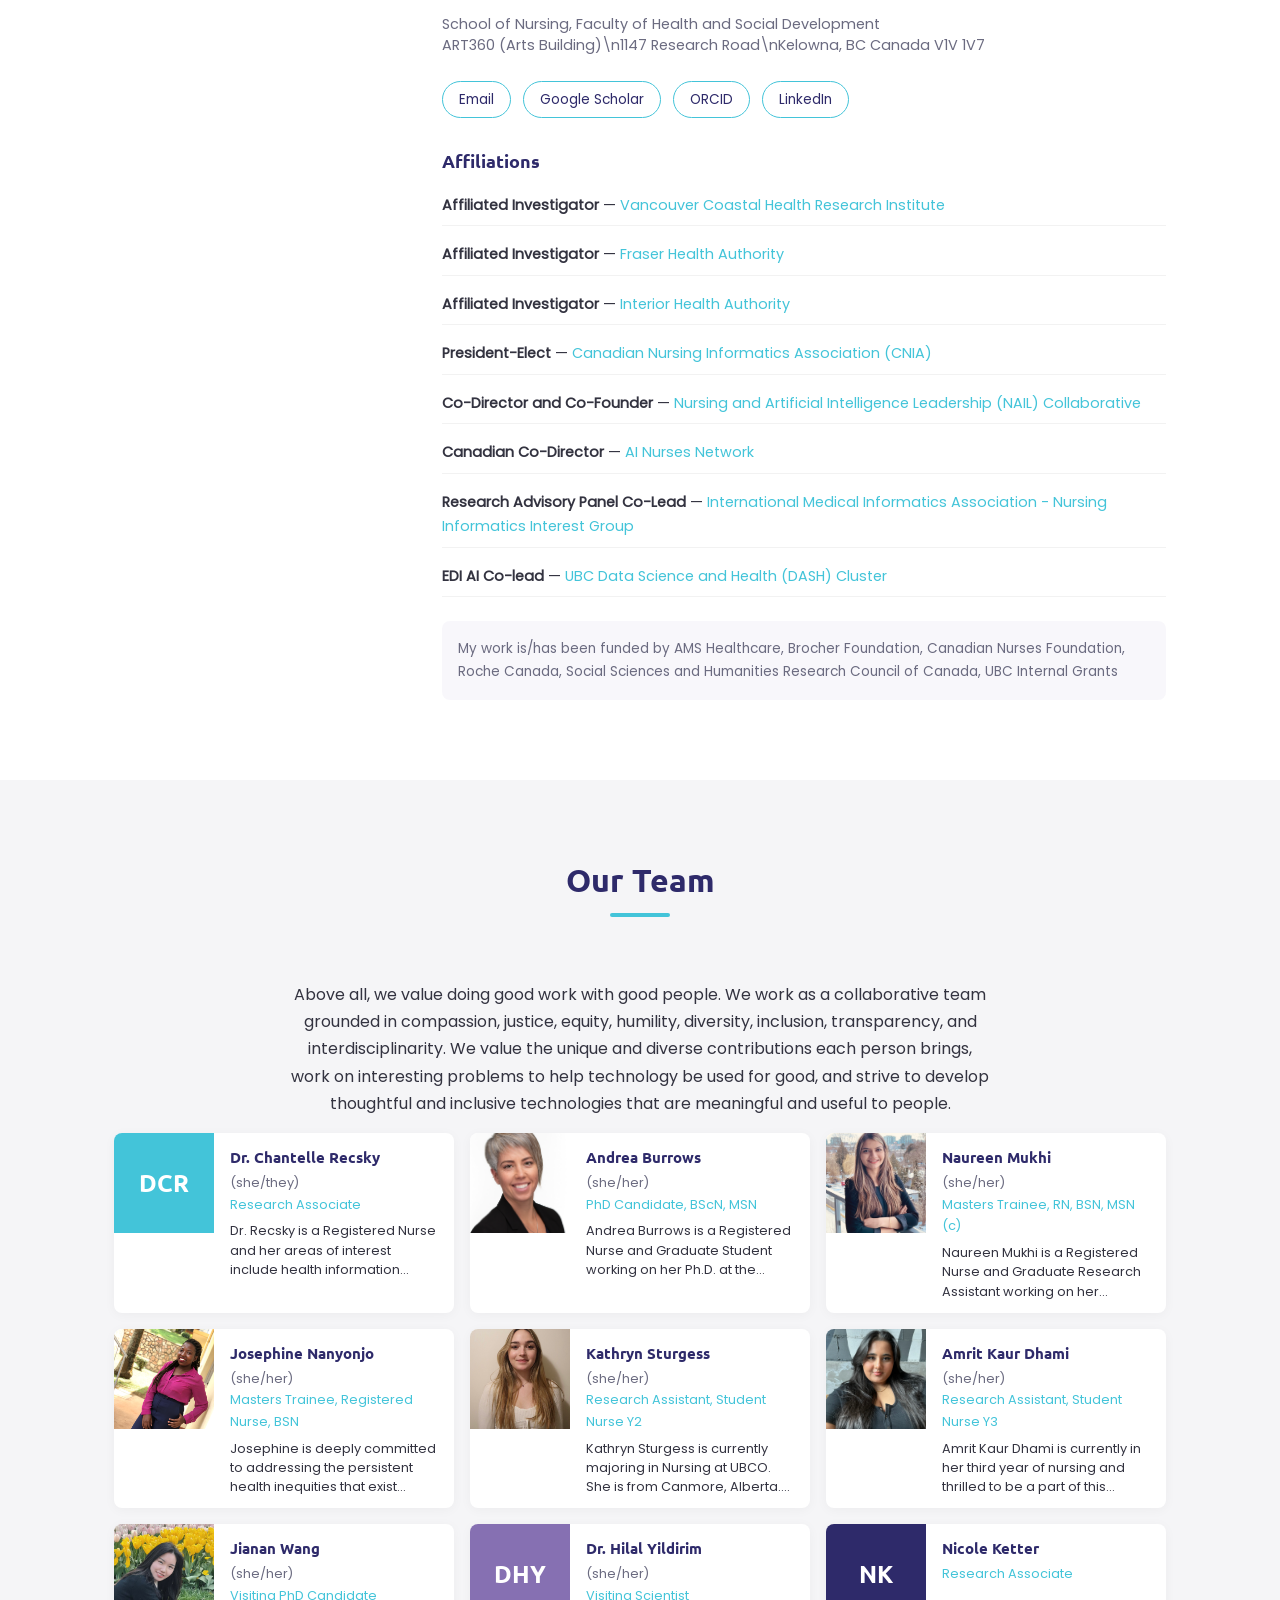
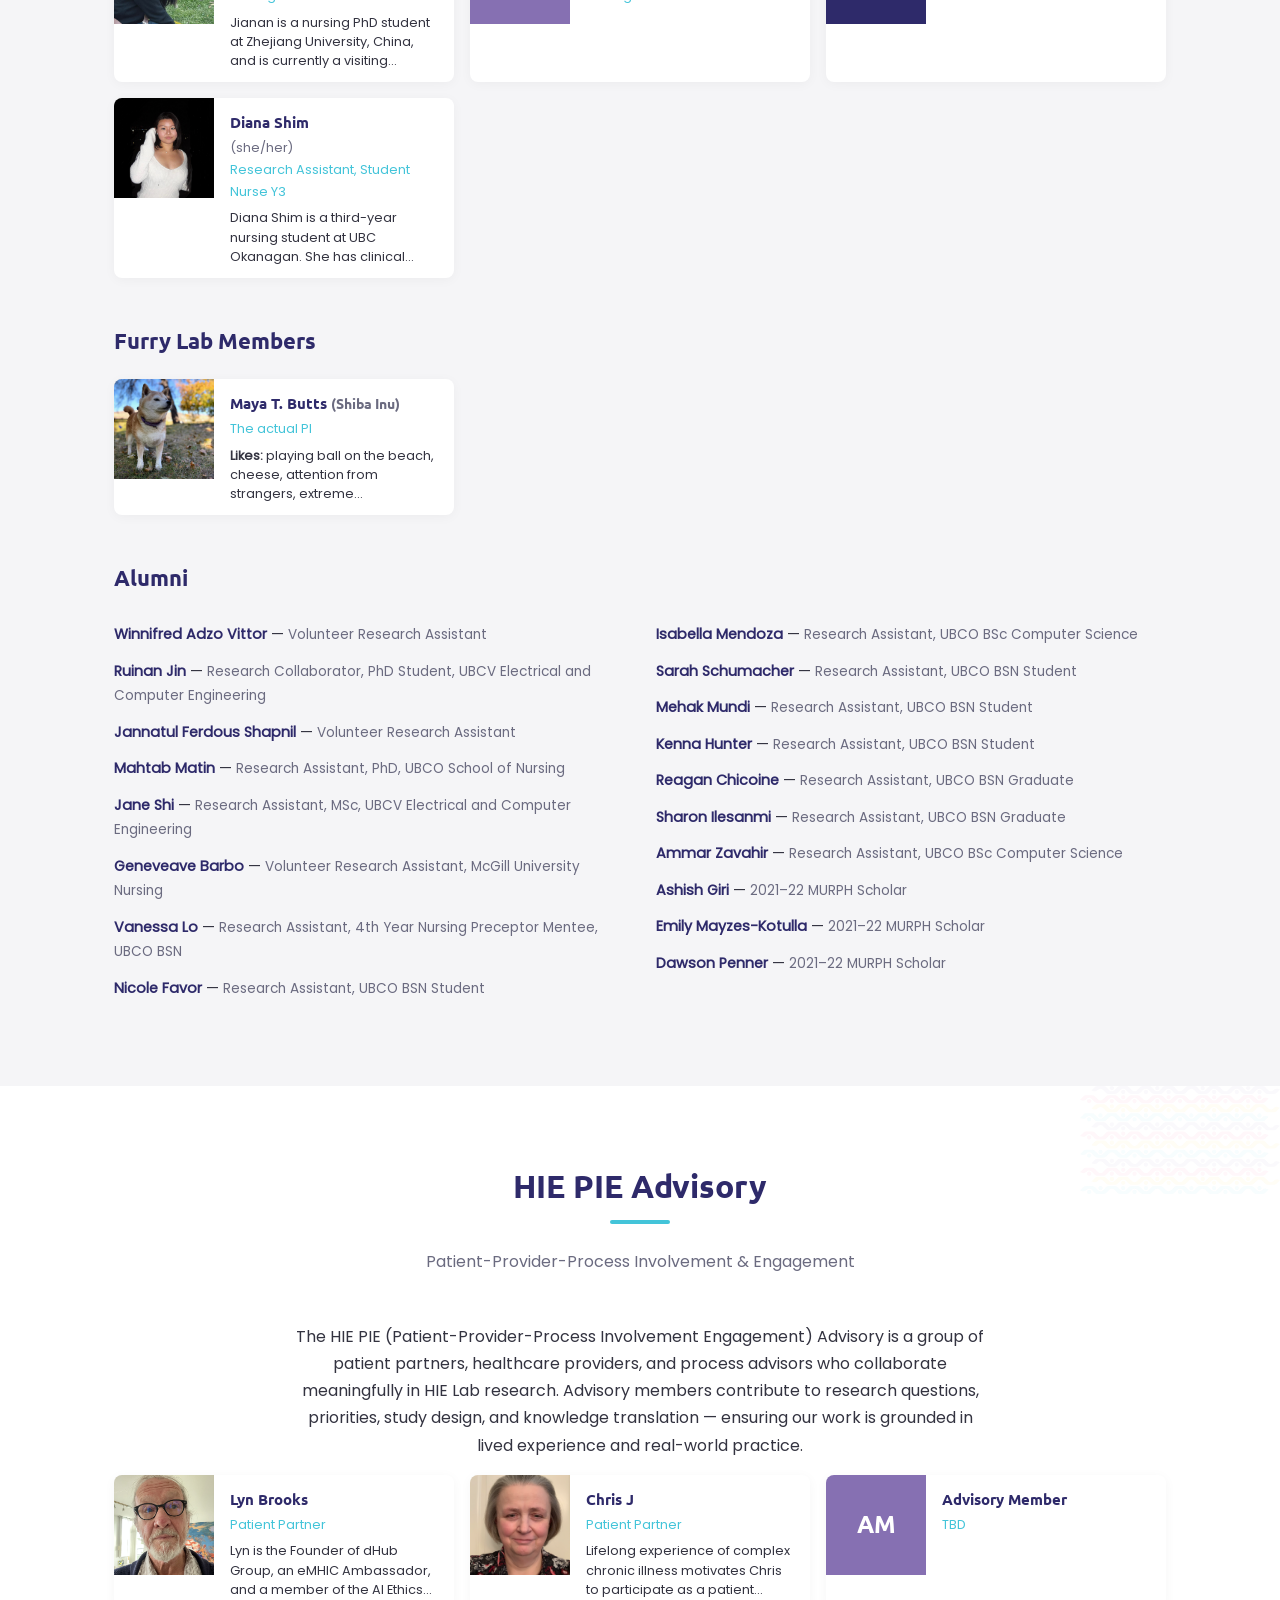
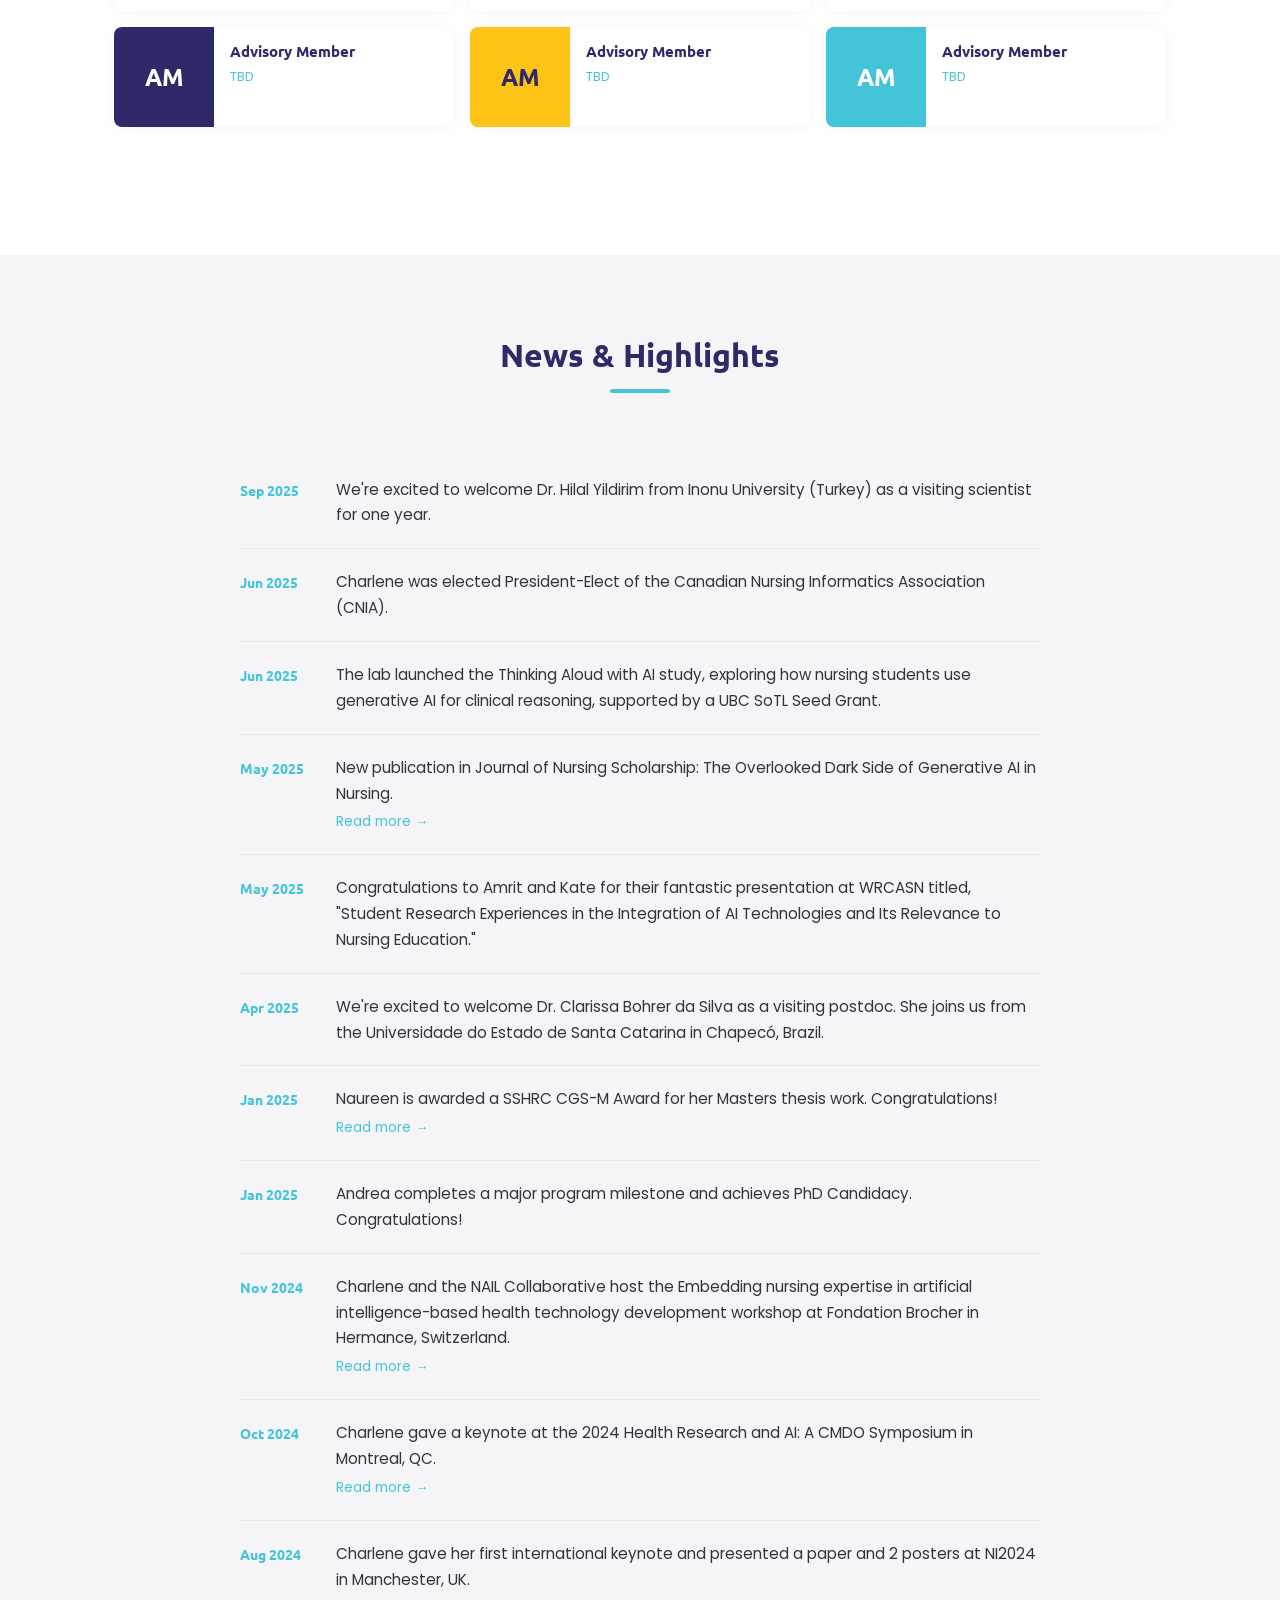
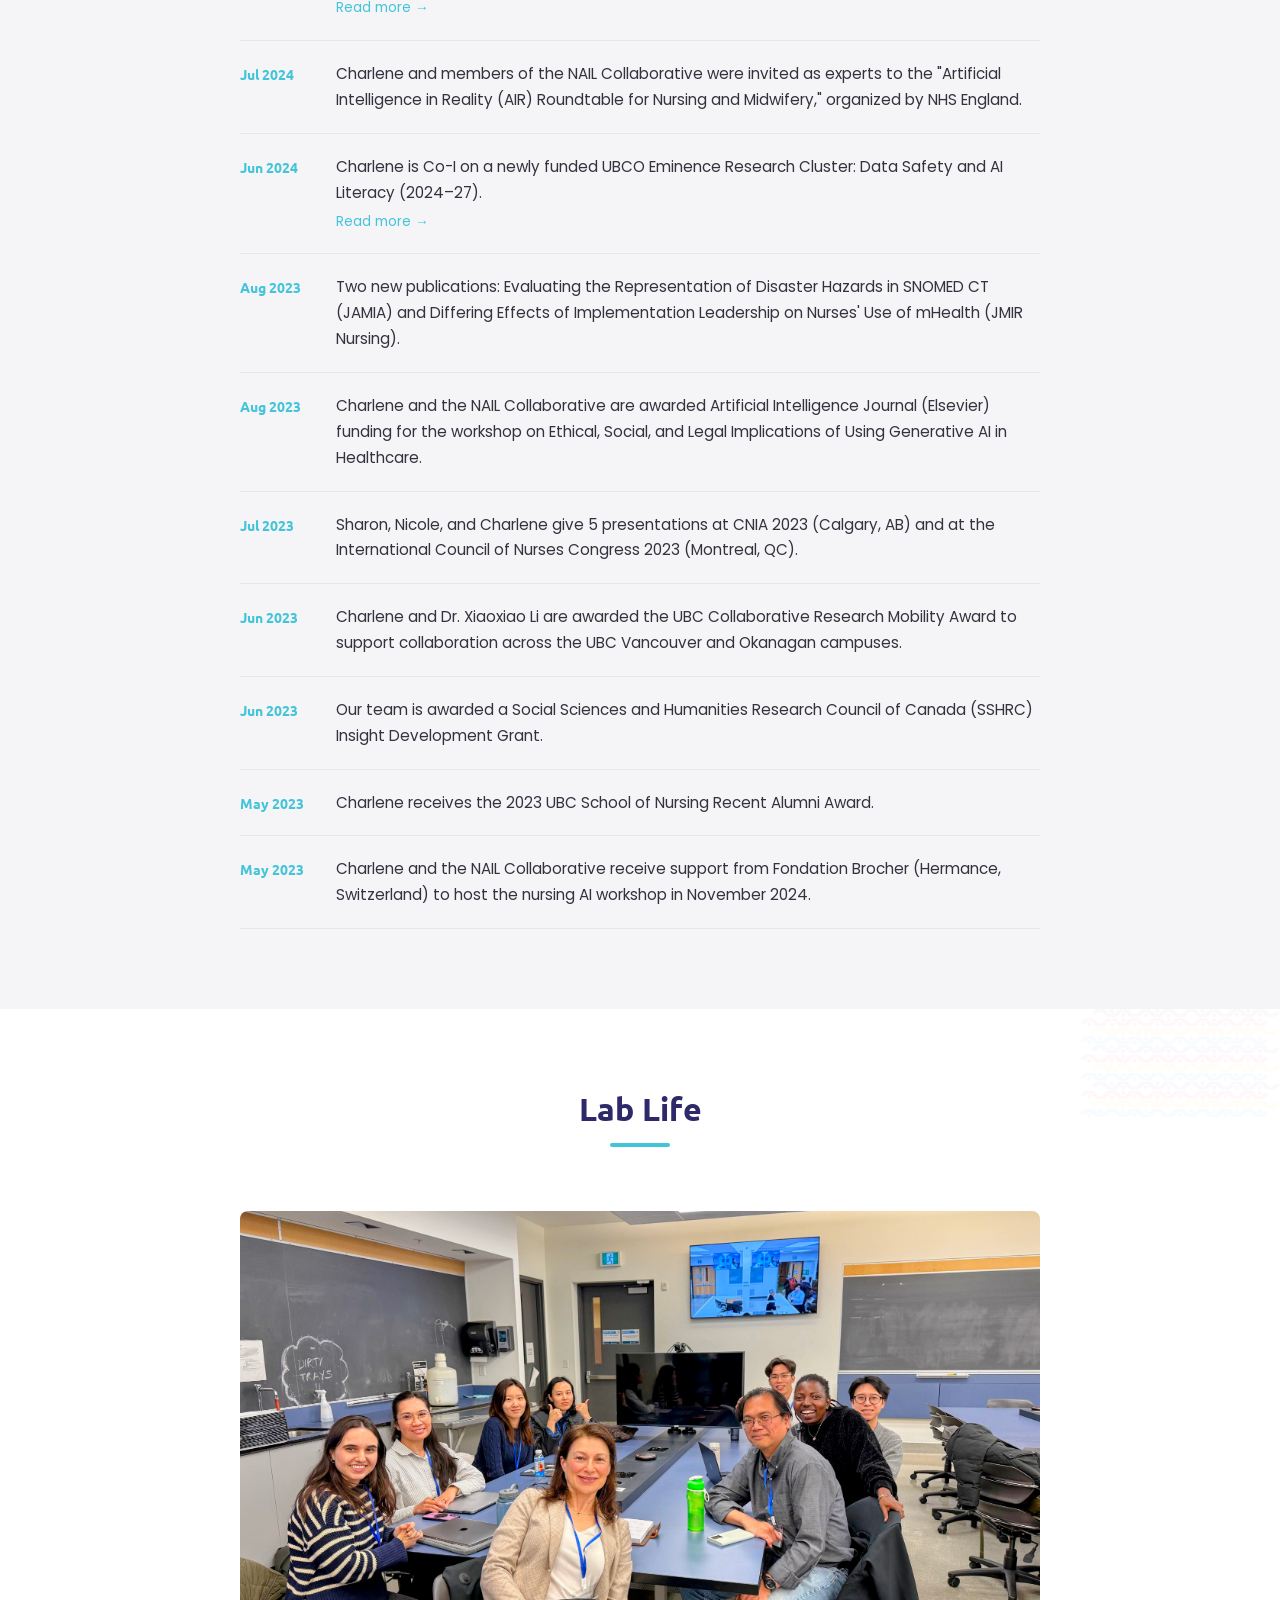
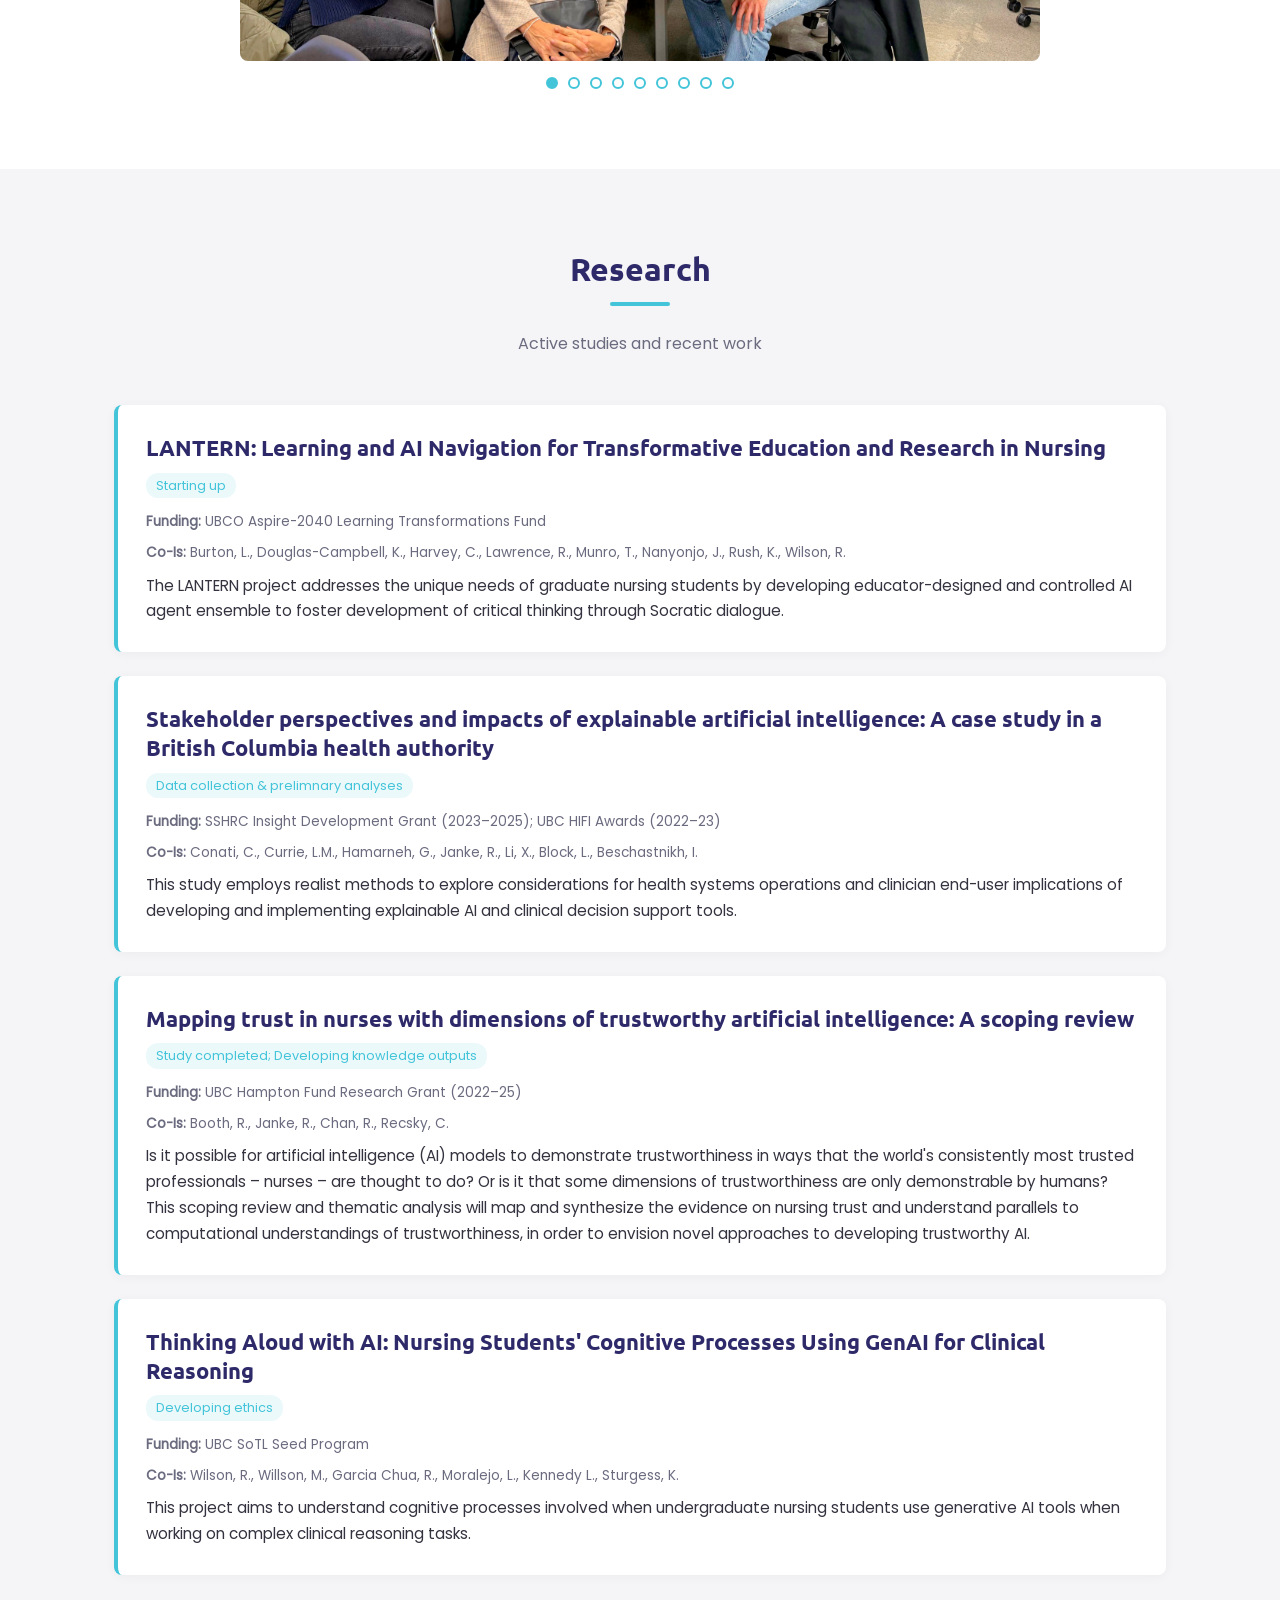
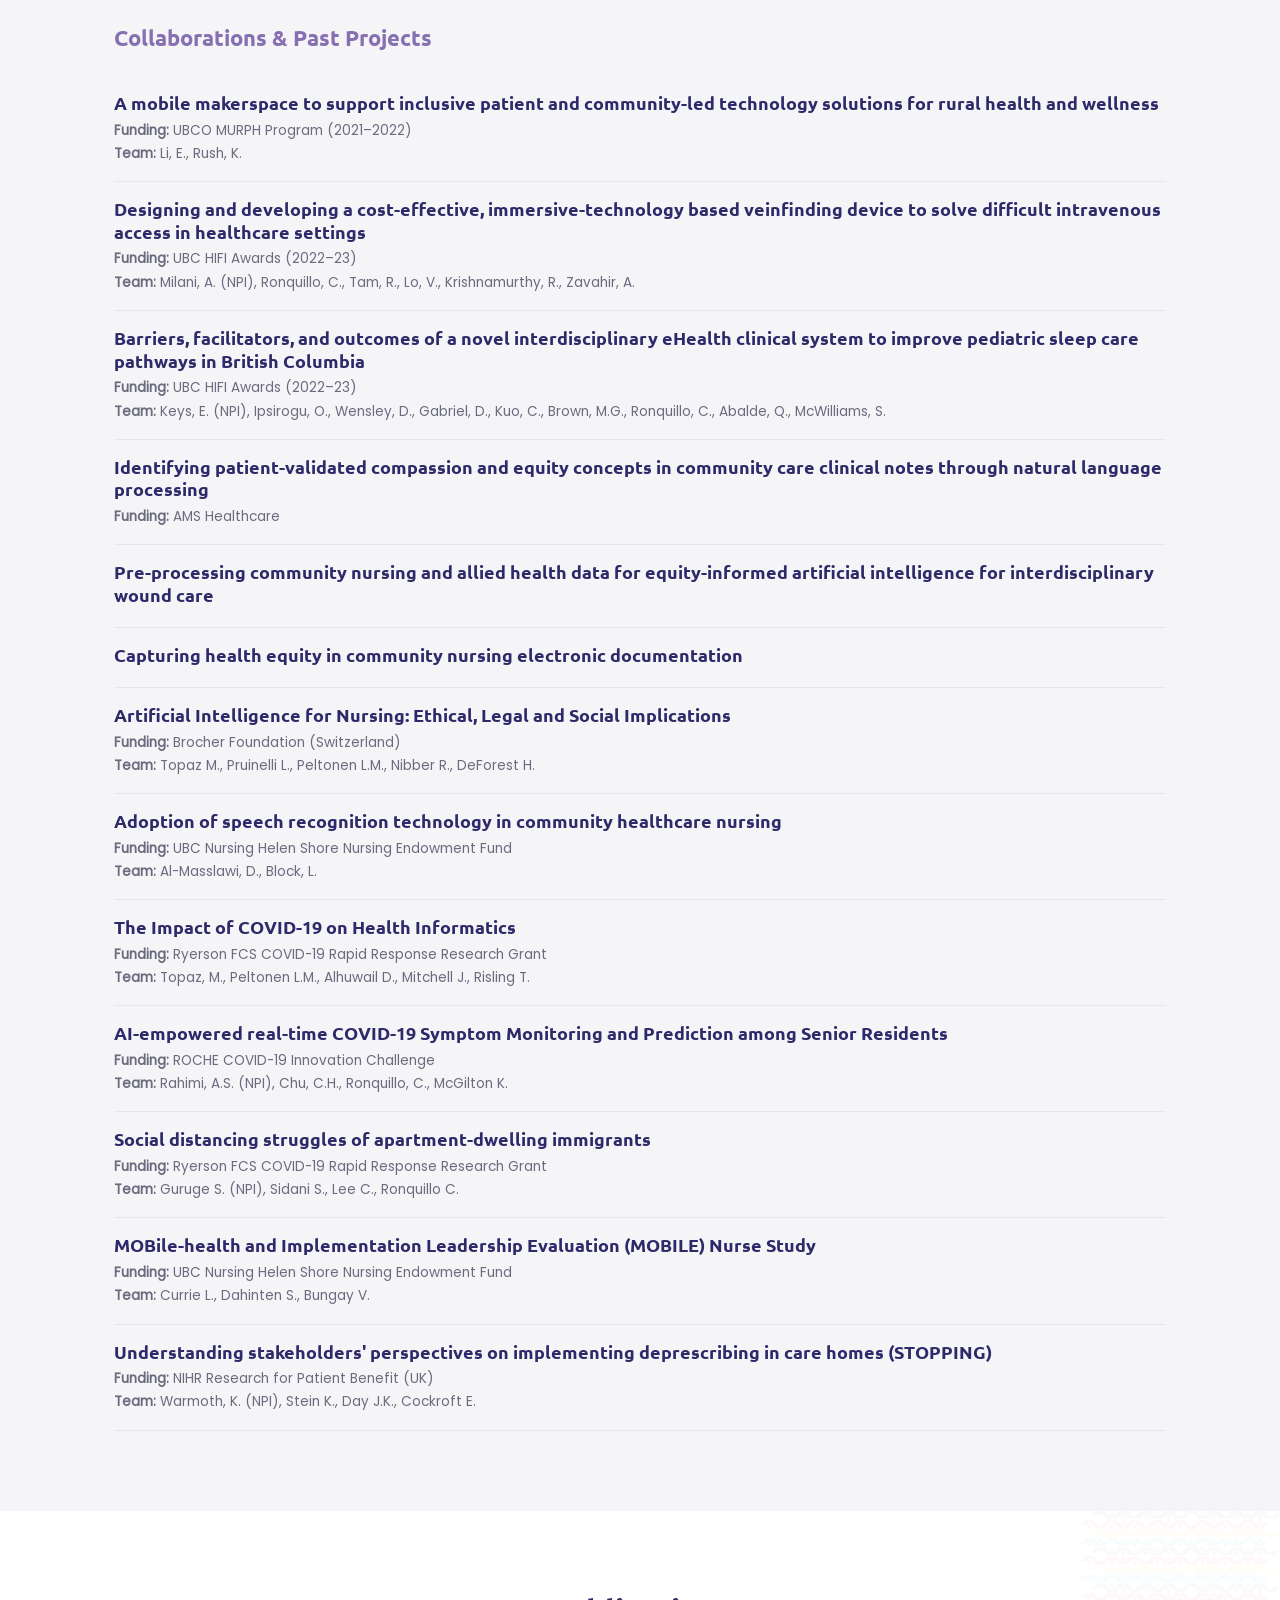
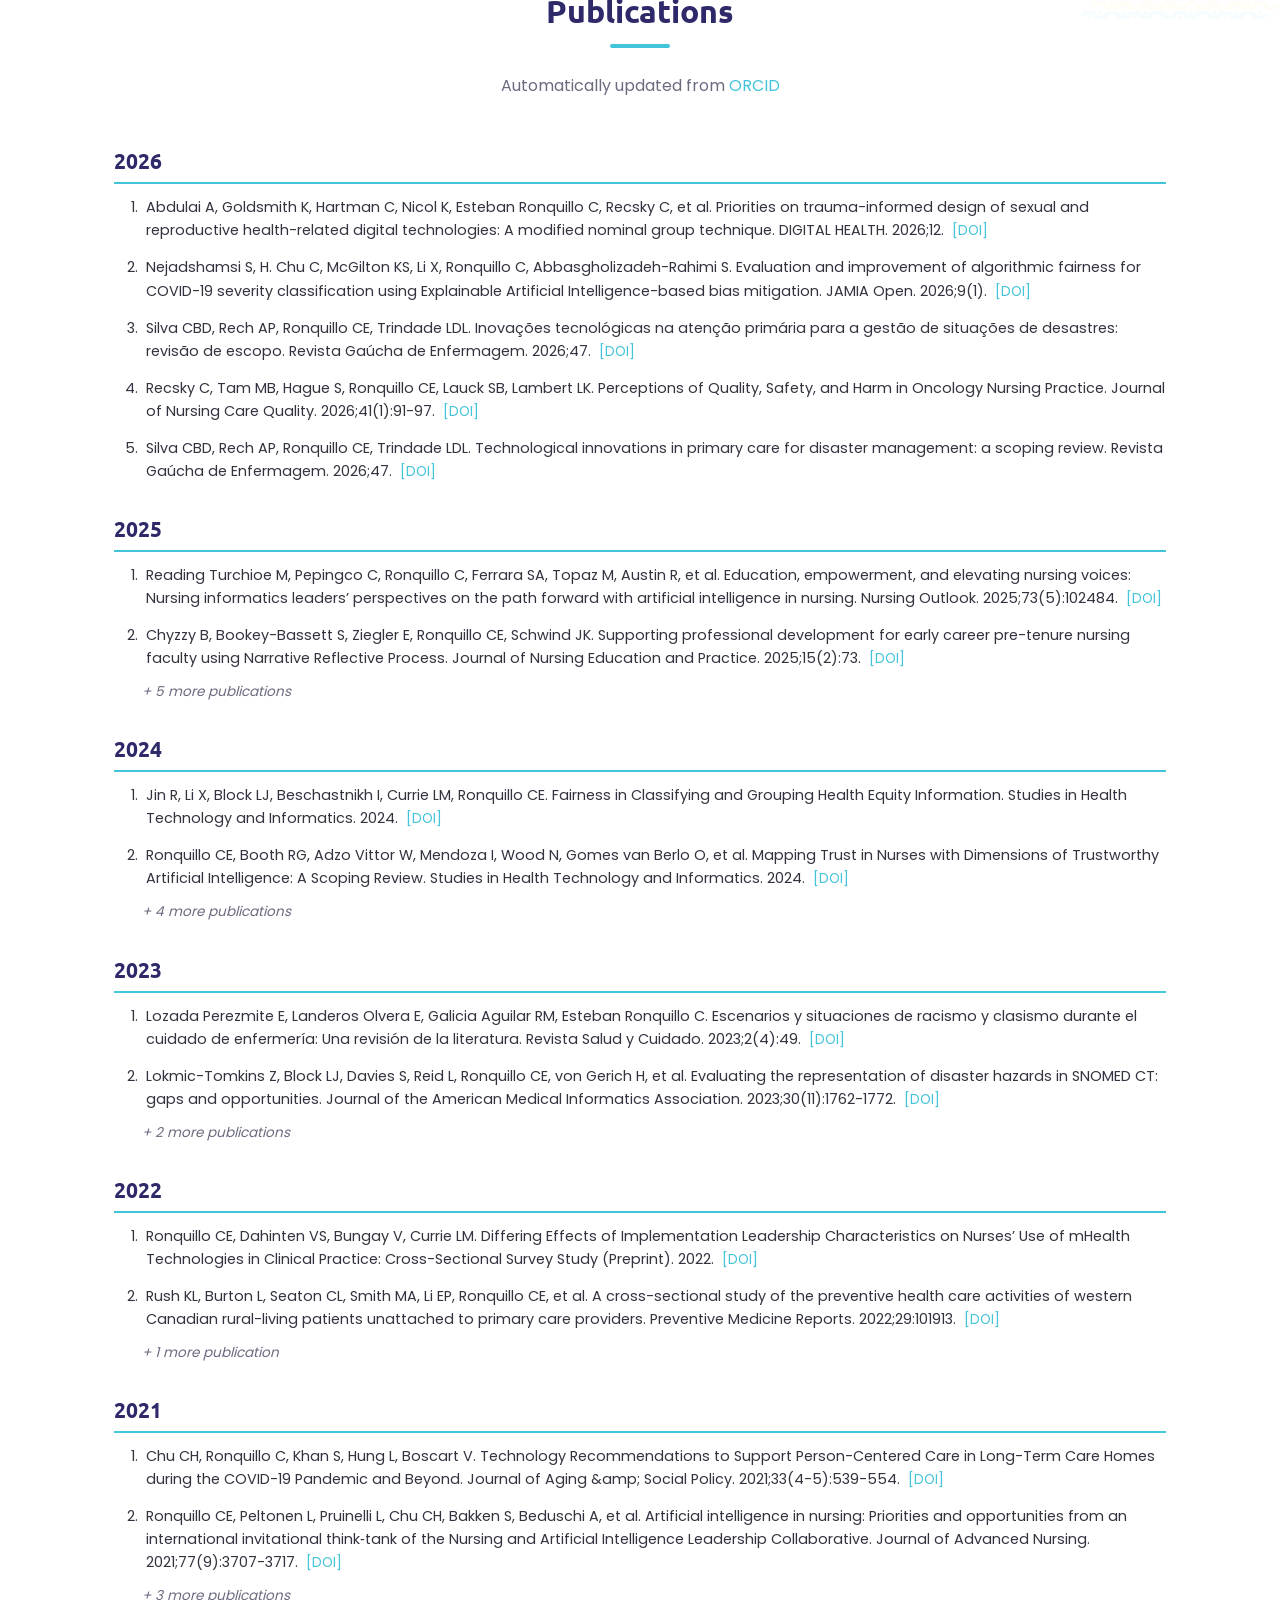
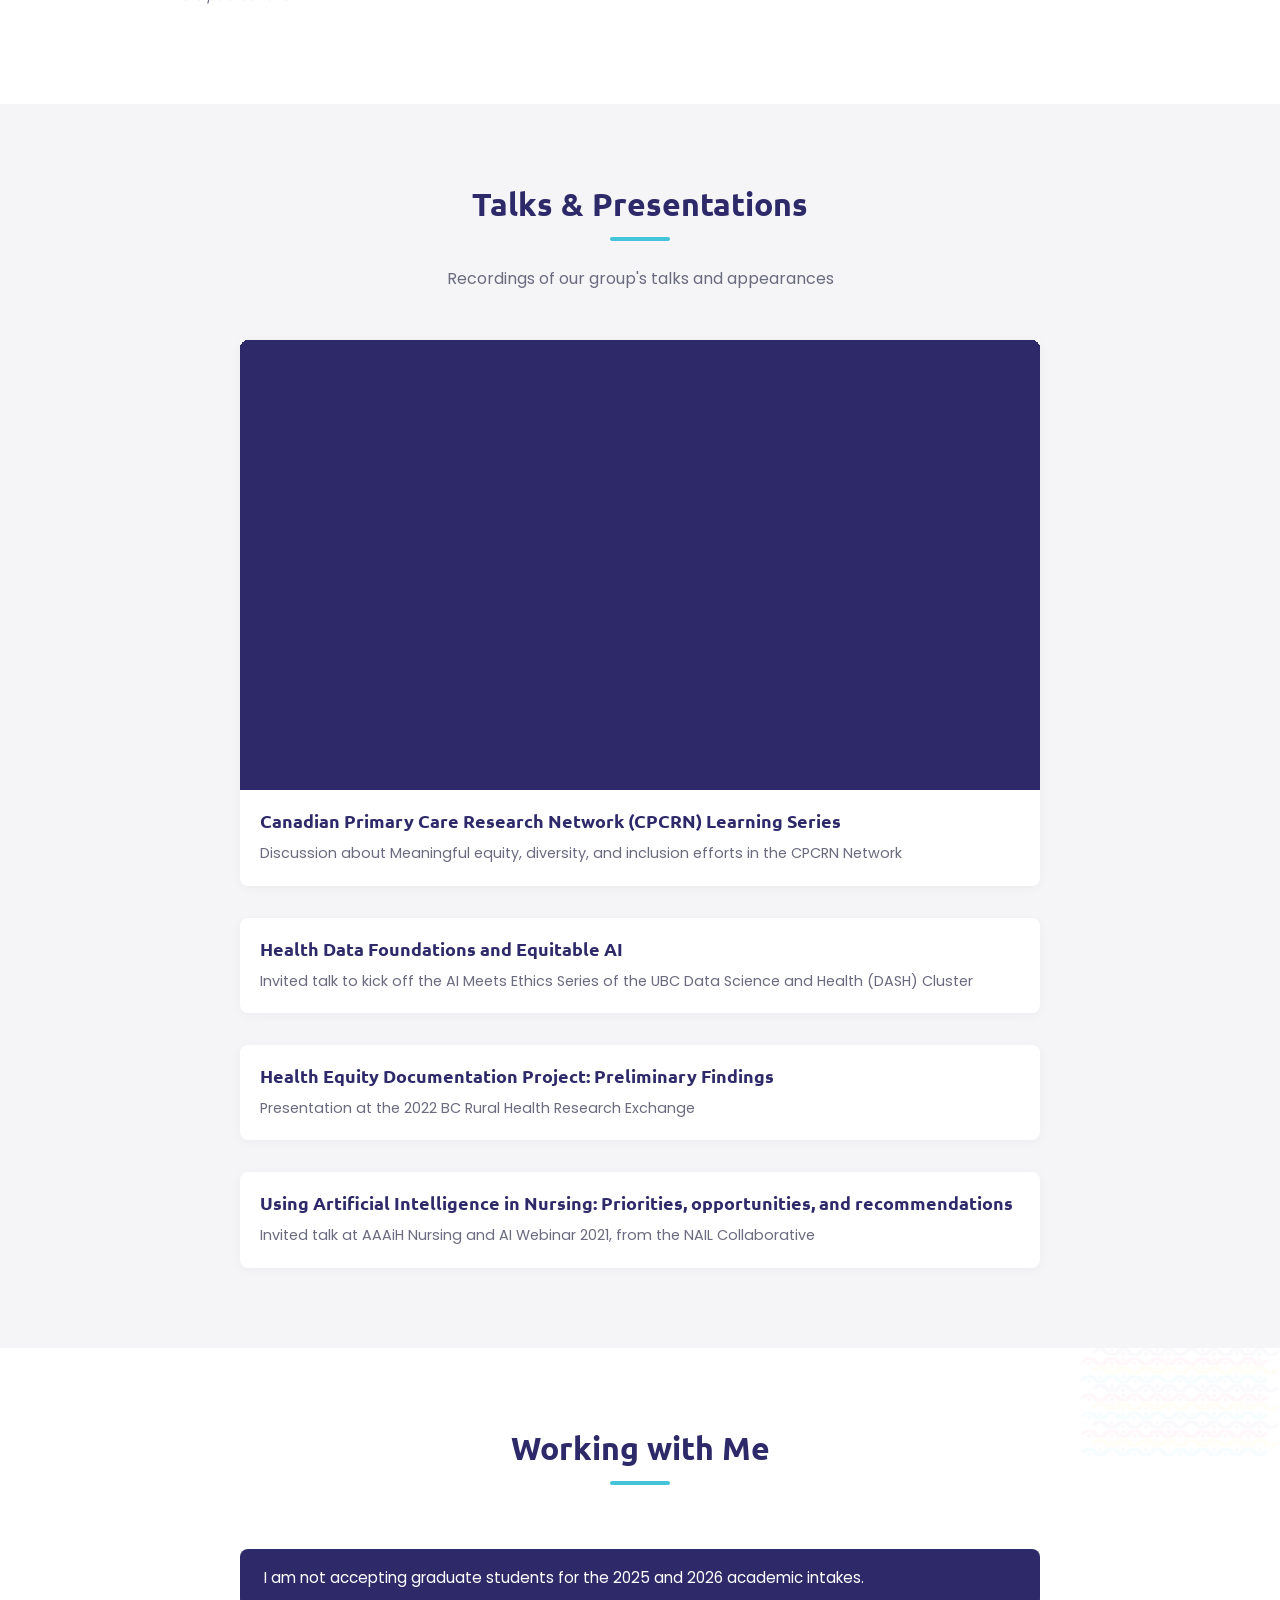
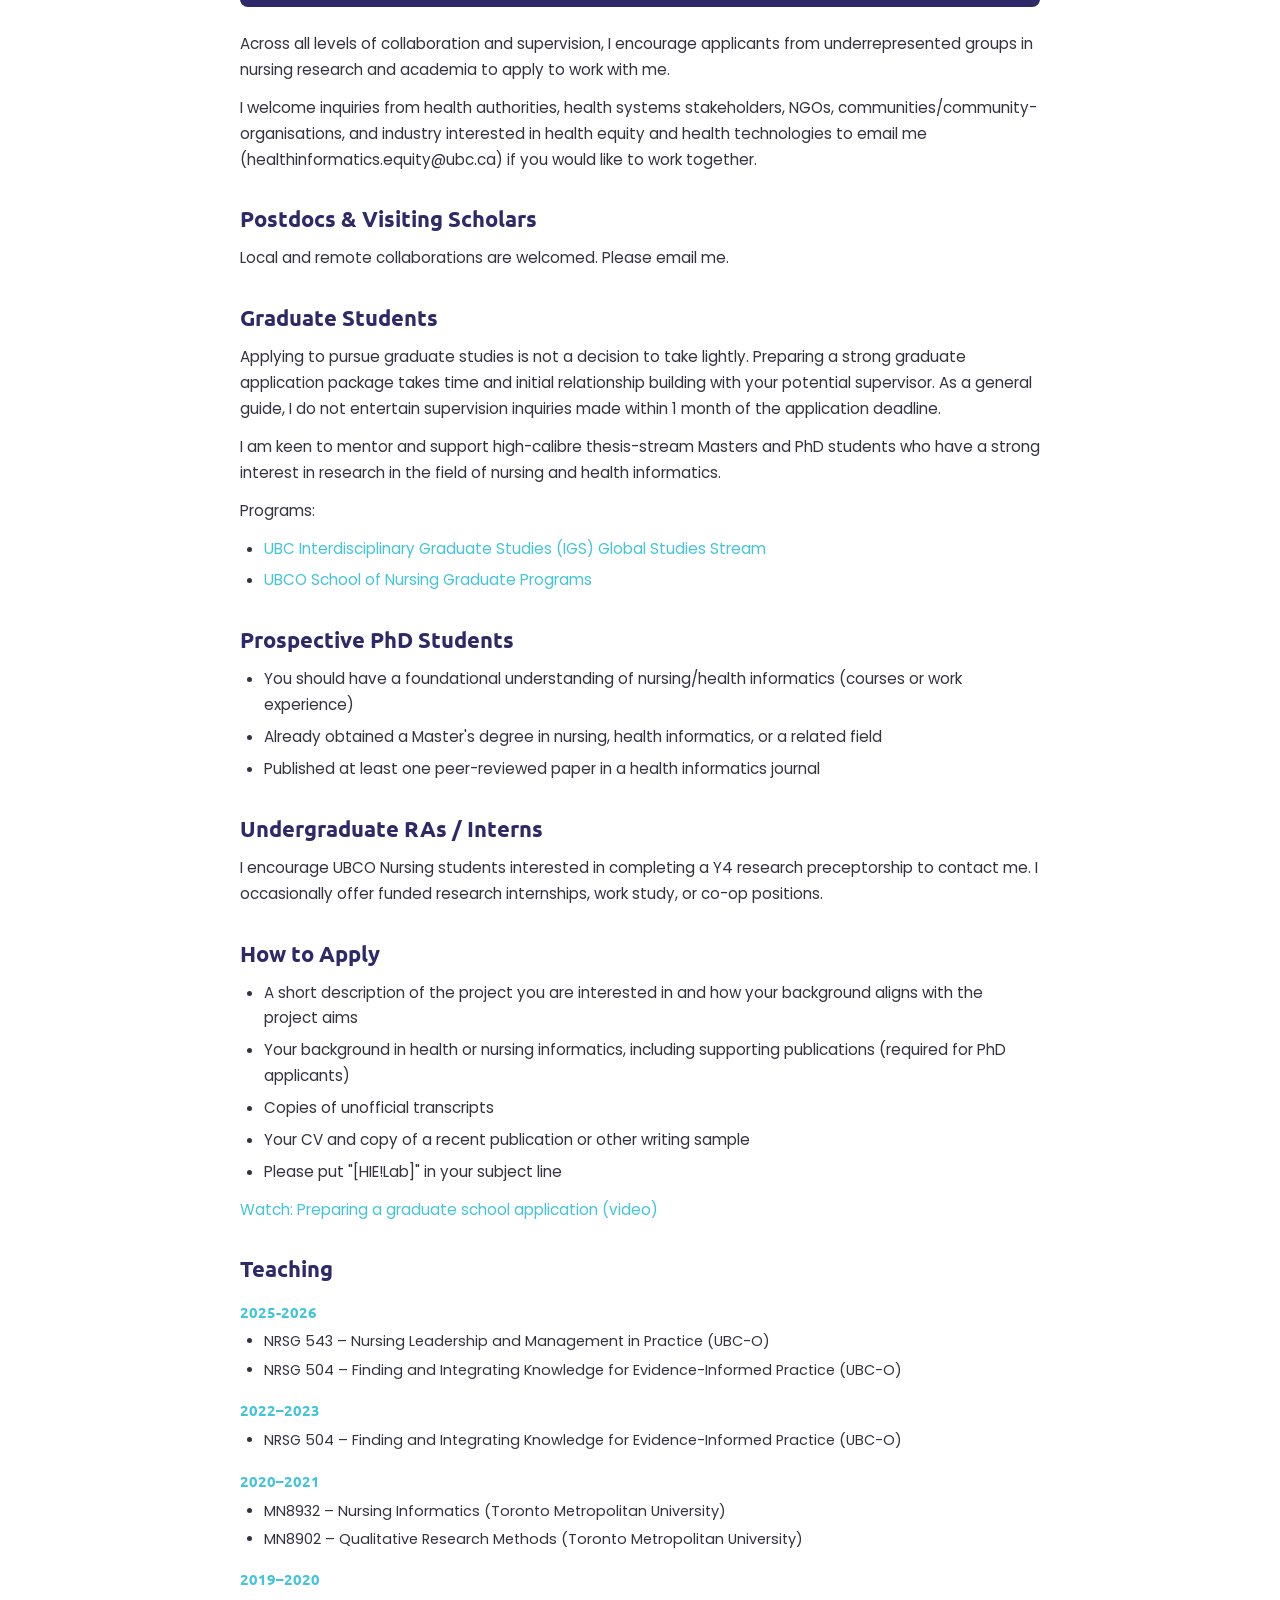
==== commit 4ed8c916: "Update team profiles, add gallery, reorder sections, fix director photo - Reorder sections: Director" ====
--- a/index.html
+++ b/index.html
@@ -19,13 +19,13 @@
     <ul class="nav-links">
       <li><a href="#home">Home</a></li>
       <li><a href="#director">Director</a></li>
-      <li><a href="#research">Research</a></li>
       <li><a href="#team">Team</a></li>
       <li><a href="#advisory">HIE PIE</a></li>
+      <li><a href="#news">News</a></li>
+      <li><a href="#research">Research</a></li>
       <li><a href="#publications">Publications</a></li>
-      <li><a href="#news">News</a></li>
       <li><a href="#talks">Talks</a></li>
-      <li><a href="#Working With Me">Working With Me</a></li>
+      <li><a href="#opportunities">Opportunities</a></li>
     </ul>
   </nav>
 
@@ -56,7 +56,48 @@
     </div>
   </section>
 
-  <!-- 3. Research -->
+  <!-- 3. Team -->
+  <section id="team" class="section">
+    <div class="container">
+      <div class="section-header">
+        <h2>Our Team</h2>
+      </div>
+      <div id="team-content"></div>
+    </div>
+  </section>
+
+  <!-- 4. HIE PIE Advisory -->
+  <section id="advisory" class="section section-pattern">
+    <div class="container">
+      <div class="section-header">
+        <h2>HIE PIE Advisory</h2>
+        <p class="section-subtitle">Patient-Provider-Process Involvement &amp; Engagement</p>
+      </div>
+      <div id="advisory-content"></div>
+    </div>
+  </section>
+
+  <!-- 5. News -->
+  <section id="news" class="section">
+    <div class="container">
+      <div class="section-header">
+        <h2>News &amp; Highlights</h2>
+      </div>
+      <div id="news-content"></div>
+    </div>
+  </section>
+
+  <!-- 6. Photo Gallery -->
+  <section id="gallery" class="section section-pattern">
+    <div class="container">
+      <div class="section-header">
+        <h2>Lab Life</h2>
+      </div>
+      <div id="gallery-content"></div>
+    </div>
+  </section>
+
+  <!-- 7. Research -->
   <section id="research" class="section">
     <div class="container">
       <div class="section-header">
@@ -67,28 +108,7 @@
     </div>
   </section>
 
-  <!-- 4. Team -->
-  <section id="team" class="section section-pattern">
-    <div class="container">
-      <div class="section-header">
-        <h2>Our Team</h2>
-      </div>
-      <div id="team-content"></div>
-    </div>
-  </section>
-
-  <!-- 4b. HIE PIE Advisory -->
-  <section id="advisory" class="section">
-    <div class="container">
-      <div class="section-header">
-        <h2>HIE PIE Advisory</h2>
-        <p class="section-subtitle">Patient-Provider-Process Involvement &amp; Engagement</p>
-      </div>
-      <div id="advisory-content"></div>
-    </div>
-  </section>
-
-  <!-- 5. Publications -->
+  <!-- 8. Publications -->
   <section id="publications" class="section section-pattern">
     <div class="container">
       <div class="section-header">
@@ -101,17 +121,7 @@
     </div>
   </section>
 
-  <!-- 6. News -->
-  <section id="news" class="section section-pattern">
-    <div class="container">
-      <div class="section-header">
-        <h2>News &amp; Highlights</h2>
-      </div>
-      <div id="news-content"></div>
-    </div>
-  </section>
-
-  <!-- 7. Talks -->
+  <!-- 9. Talks -->
   <section id="talks" class="section">
     <div class="container">
       <div class="section-header">
@@ -122,13 +132,13 @@
     </div>
   </section>
 
-  <!-- 8. Working With Me -->
-  <section id="Working With Me" class="section section-pattern">
+  <!-- 10. Opportunities -->
+  <section id="opportunities" class="section section-pattern">
     <div class="container">
       <div class="section-header">
         <h2>Working with Me</h2>
       </div>
-      <div id="Working With Me-content"></div>
+      <div id="opportunities-content"></div>
     </div>
   </section>
 
--- a/style.css
+++ b/style.css
@@ -587,6 +587,27 @@
   overflow: hidden;
 }
 
+.team-card.expanded {
+  flex-direction: column;
+}
+
+.team-card.expanded .team-photo,
+.team-card.expanded .team-photo-placeholder {
+  width: 100%;
+  min-width: 100%;
+  height: 160px;
+}
+
+.team-card.expanded .team-bio {
+  display: block;
+  -webkit-line-clamp: unset;
+  overflow: visible;
+}
+
+.team-card[data-has-bio] {
+  cursor: pointer;
+}
+
 /* Furry members */
 .furry-section-title,
 .alumni-section-title {
@@ -821,6 +842,56 @@
 .teaching-courses li {
   font-size: 0.9rem;
   margin-bottom: 4px;
+}
+
+/* 13b. Gallery / Slideshow Section */
+.gallery-slideshow {
+  max-width: 800px;
+  margin: 0 auto;
+  text-align: center;
+}
+
+.gallery-slide {
+  position: relative;
+  width: 100%;
+  aspect-ratio: 16 / 9;
+  overflow: hidden;
+  border-radius: var(--border-radius);
+  background: var(--colour-dark-purple);
+}
+
+.gallery-img {
+  width: 100%;
+  height: 100%;
+  object-fit: cover;
+  transition: opacity 0.4s ease;
+}
+
+.gallery-dots {
+  display: flex;
+  justify-content: center;
+  gap: 10px;
+  margin-top: 16px;
+}
+
+.gallery-dot {
+  width: 12px;
+  height: 12px;
+  border-radius: 50%;
+  border: 2px solid var(--colour-teal);
+  background: transparent;
+  cursor: pointer;
+  padding: 0;
+  transition: background var(--transition);
+}
+
+.gallery-dot.active {
+  background: var(--colour-teal);
+}
+
+.gallery-dot:hover {
+  background: var(--colour-lavender);
+  border-color: var(--colour-lavender);
 }
 
 /* 14. Footer */
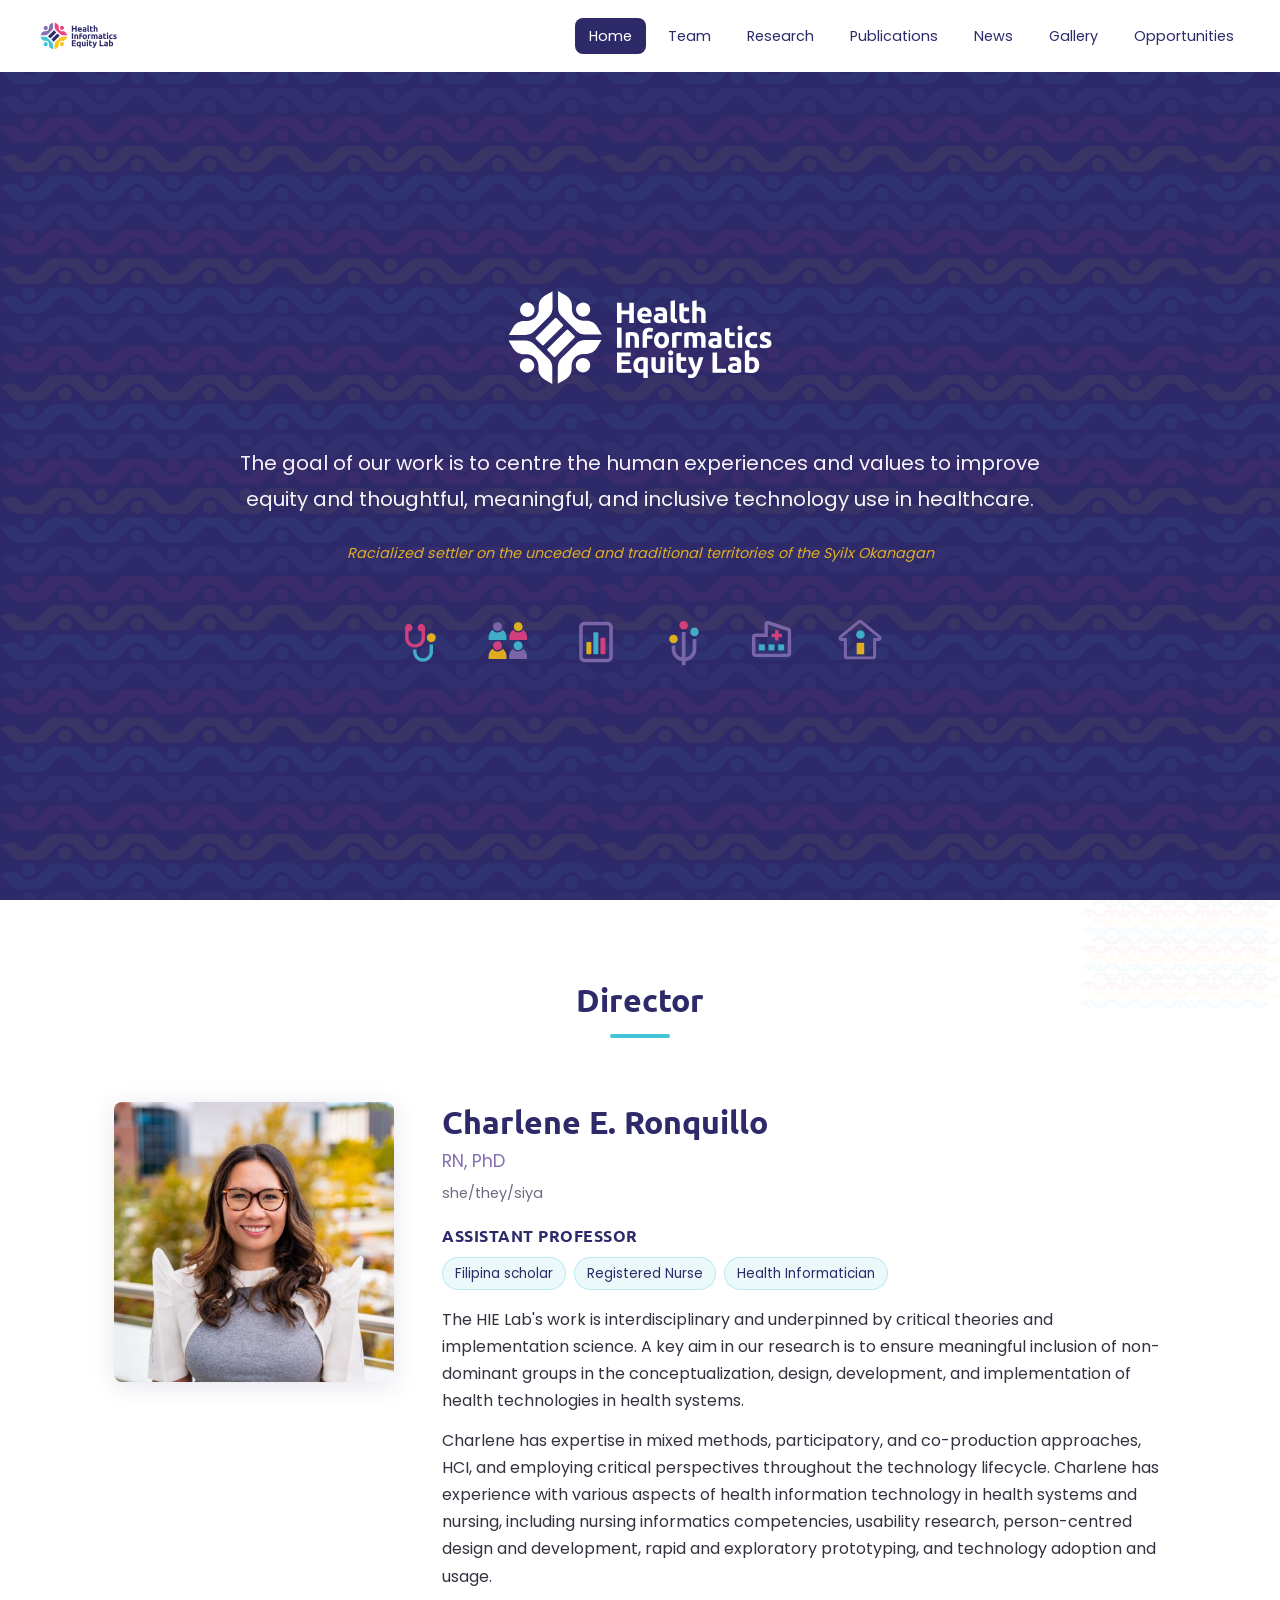
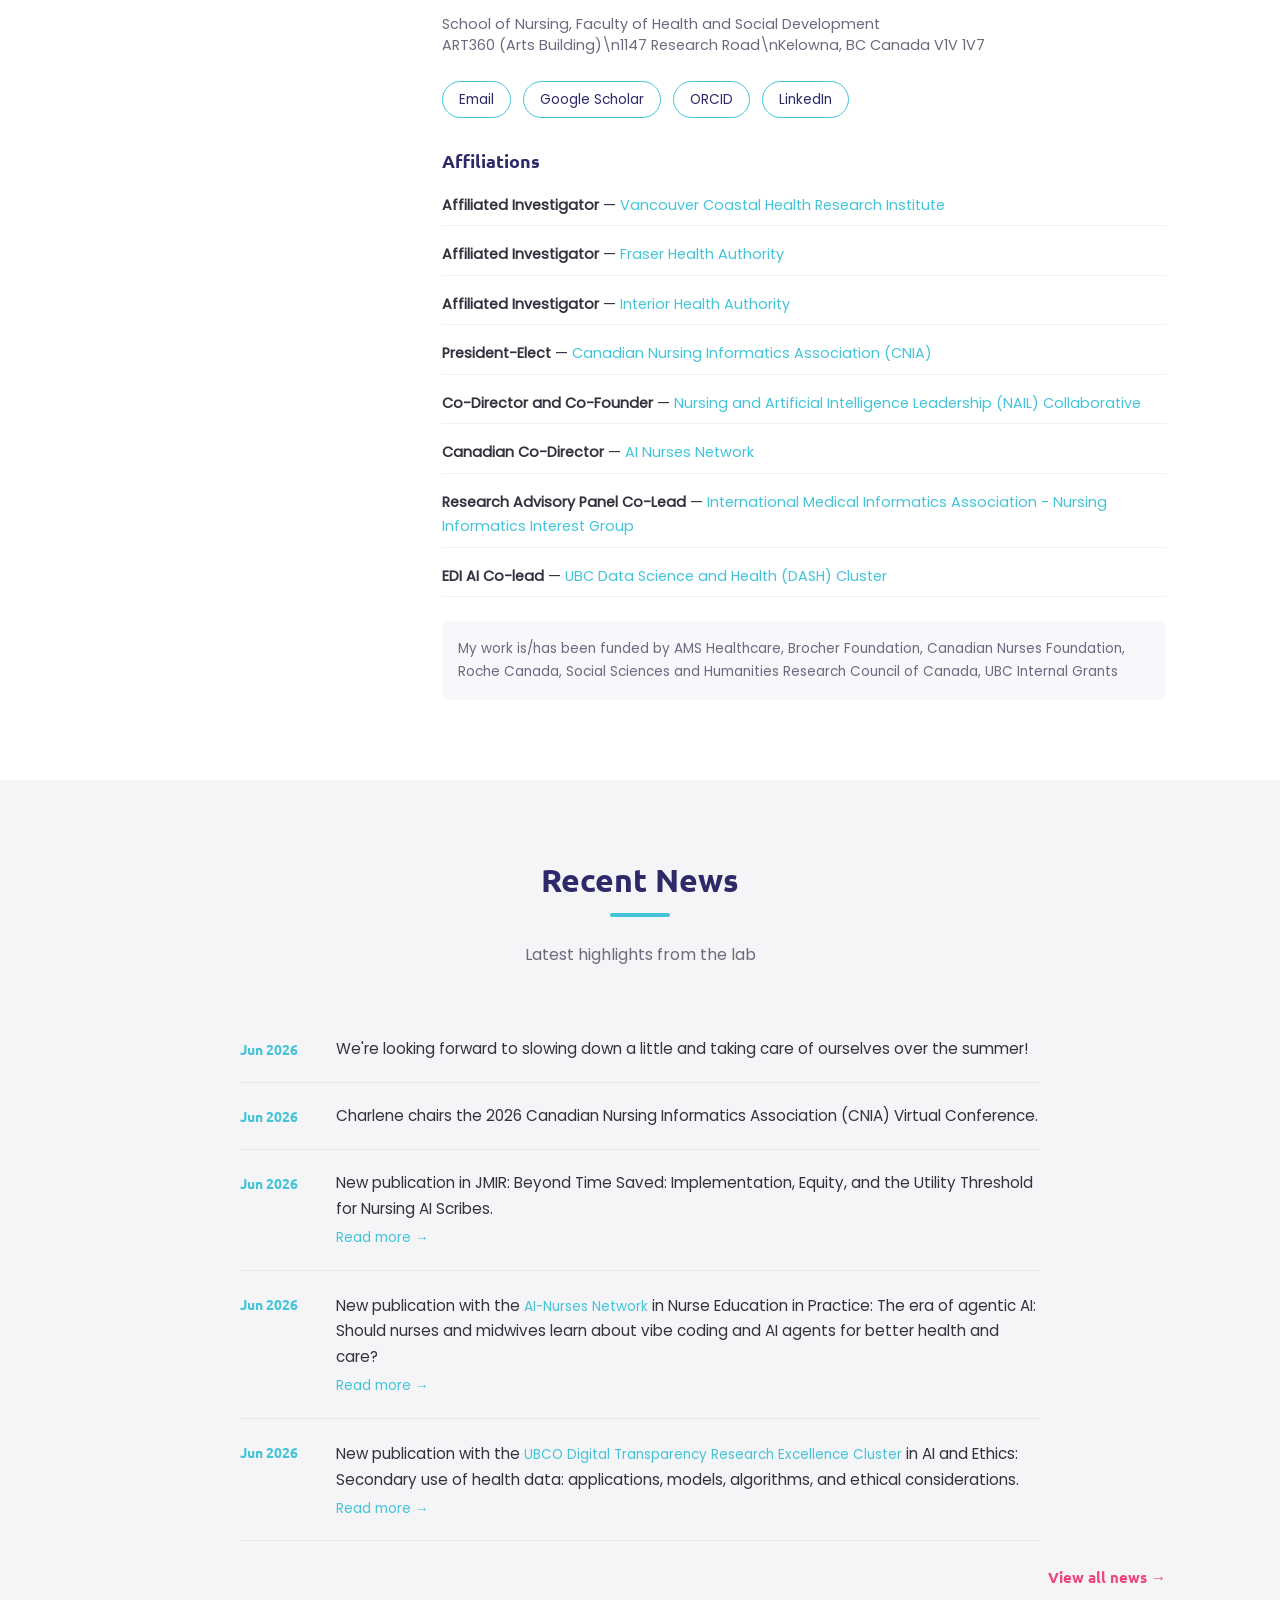
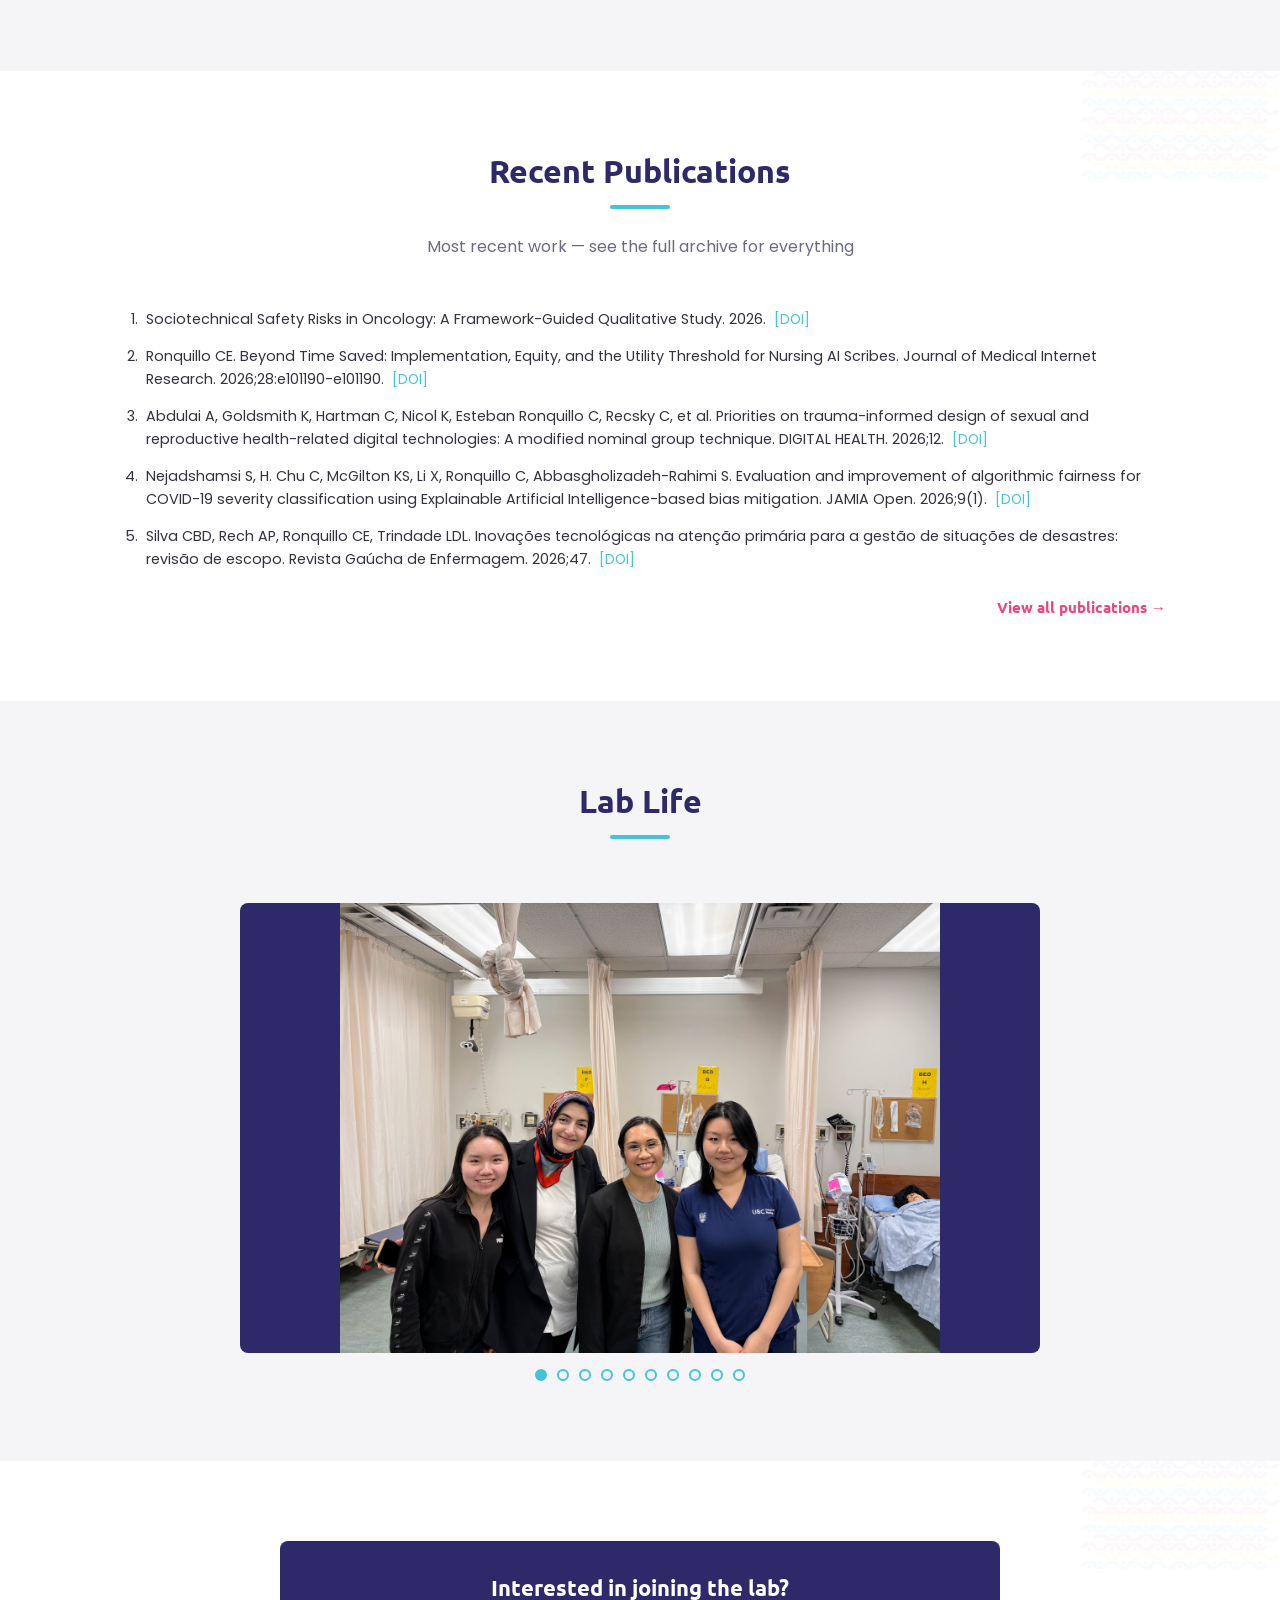
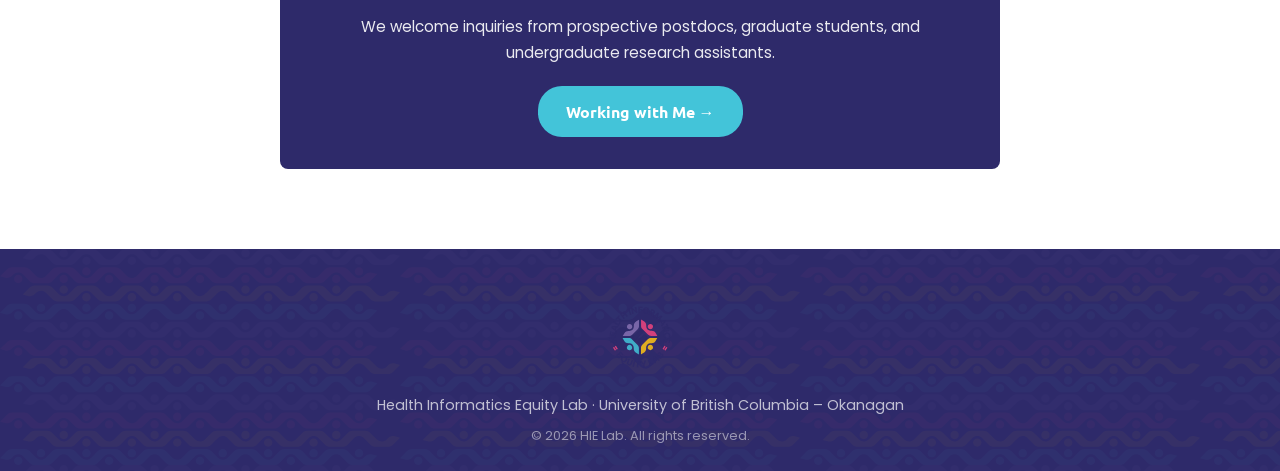
==== commit cd79ed79: "Split site into multi-page architecture with filters Convert the long-scrolling single page into 6 p" ====
--- a/index.html
+++ b/index.html
@@ -4,32 +4,20 @@
   <meta charset="UTF-8">
   <meta name="viewport" content="width=device-width, initial-scale=1.0">
   <meta name="description" content="Health Informatics Equity Lab — Research in nursing informatics, health equity, and data science led by Dr. Charlene Ronquillo at the University of British Columbia Okanagan.">
+  <meta property="og:title" content="HIE Lab | Health Informatics Equity Lab">
+  <meta property="og:description" content="Research in nursing informatics, health equity, and data science led by Dr. Charlene Ronquillo at UBC Okanagan.">
+  <meta property="og:type" content="website">
+  <meta property="og:url" content="https://charleneronquillo.com/">
+  <meta property="og:image" content="https://charleneronquillo.com/assets/images/logo-colour-primary.svg">
   <title>HIE Lab | Health Informatics Equity Lab</title>
   <link rel="icon" type="image/svg+xml" href="assets/images/logo-colour-logomark.svg">
   <link rel="stylesheet" href="style.css">
 </head>
 <body>
 
-  <!-- Navigation -->
-  <nav id="navbar">
-    <a href="#home" class="nav-logo">
-      <img src="assets/images/logo-colour-primary.svg" alt="HIE Lab">
-    </a>
-    <button class="nav-toggle" aria-label="Toggle navigation" aria-expanded="false">&#9776;</button>
-    <ul class="nav-links">
-      <li><a href="#home">Home</a></li>
-      <li><a href="#director">Director</a></li>
-      <li><a href="#team">Team</a></li>
-      <li><a href="#advisory">HIE PIE</a></li>
-      <li><a href="#news">News</a></li>
-      <li><a href="#research">Research</a></li>
-      <li><a href="#publications">Publications</a></li>
-      <li><a href="#talks">Talks</a></li>
-      <li><a href="#opportunities">Opportunities</a></li>
-    </ul>
-  </nav>
+  <nav id="navbar"></nav>
 
-  <!-- 1. Home / Hero -->
+  <!-- Hero -->
   <section id="home" class="hero">
     <div class="hero-content">
       <img src="assets/images/logo-white-primary.svg" alt="Health Informatics Equity Lab" class="hero-logo">
@@ -46,7 +34,7 @@
     </div>
   </section>
 
-  <!-- 2. Director -->
+  <!-- Director -->
   <section id="director" class="section section-pattern">
     <div class="container">
       <div class="section-header">
@@ -56,39 +44,32 @@
     </div>
   </section>
 
-  <!-- 3. Team -->
-  <section id="team" class="section">
+  <!-- Recent News preview -->
+  <section id="news" class="section">
     <div class="container">
       <div class="section-header">
-        <h2>Our Team</h2>
+        <h2>Recent News</h2>
+        <p class="section-subtitle">Latest highlights from the lab</p>
       </div>
-      <div id="team-content"></div>
+      <div id="news-preview-content"></div>
     </div>
   </section>
 
-  <!-- 4. HIE PIE Advisory -->
-  <section id="advisory" class="section section-pattern">
+  <!-- Recent Publications preview -->
+  <section id="publications" class="section section-pattern">
     <div class="container">
       <div class="section-header">
-        <h2>HIE PIE Advisory</h2>
-        <p class="section-subtitle">Patient-Provider-Process Involvement &amp; Engagement</p>
+        <h2>Recent Publications</h2>
+        <p class="section-subtitle">Most recent work — see the full archive for everything</p>
       </div>
-      <div id="advisory-content"></div>
+      <div id="publications-preview">
+        <p class="publications-loading">Loading publications&hellip;</p>
+      </div>
     </div>
   </section>
 
-  <!-- 5. News -->
-  <section id="news" class="section">
-    <div class="container">
-      <div class="section-header">
-        <h2>News &amp; Highlights</h2>
-      </div>
-      <div id="news-content"></div>
-    </div>
-  </section>
-
-  <!-- 6. Photo Gallery -->
-  <section id="gallery" class="section section-pattern">
+  <!-- Gallery -->
+  <section id="gallery" class="section">
     <div class="container">
       <div class="section-header">
         <h2>Lab Life</h2>
@@ -97,48 +78,14 @@
     </div>
   </section>
 
-  <!-- 7. Research -->
-  <section id="research" class="section">
+  <!-- CTA to Opportunities -->
+  <section class="section section-pattern">
     <div class="container">
-      <div class="section-header">
-        <h2>Research</h2>
-        <p class="section-subtitle">Active studies and recent work</p>
+      <div class="cta-card">
+        <h3>Interested in joining the lab?</h3>
+        <p>We welcome inquiries from prospective postdocs, graduate students, and undergraduate research assistants.</p>
+        <a href="opportunities.html" class="cta-btn">Working with Me &rarr;</a>
       </div>
-      <div id="research-content"></div>
-    </div>
-  </section>
-
-  <!-- 8. Publications -->
-  <section id="publications" class="section section-pattern">
-    <div class="container">
-      <div class="section-header">
-        <h2>Publications</h2>
-        <p class="section-subtitle">Automatically updated from <a href="https://orcid.org/0000-0002-6520-1765" target="_blank" rel="noopener">ORCID</a></p>
-      </div>
-      <div id="publications-list">
-        <p class="publications-loading">Loading publications&hellip;</p>
-      </div>
-    </div>
-  </section>
-
-  <!-- 9. Talks -->
-  <section id="talks" class="section">
-    <div class="container">
-      <div class="section-header">
-        <h2>Talks &amp; Presentations</h2>
-        <p class="section-subtitle">Recordings of our group's talks and appearances</p>
-      </div>
-      <div id="talks-content"></div>
-    </div>
-  </section>
-
-  <!-- 10. Opportunities -->
-  <section id="opportunities" class="section section-pattern">
-    <div class="container">
-      <div class="section-header">
-        <h2>Working with Me</h2>
-      </div>
-      <div id="opportunities-content"></div>
     </div>
   </section>
 
--- a/style.css
+++ b/style.css
@@ -532,7 +532,8 @@
   width: 100px;
   min-width: 100px;
   height: 100px;
-  object-fit: cover;
+  object-fit: contain;
+  background: var(--colour-light-grey);
 }
 
 .team-photo-placeholder {
@@ -863,7 +864,7 @@
 .gallery-img {
   width: 100%;
   height: 100%;
-  object-fit: cover;
+  object-fit: contain;
   transition: opacity 0.4s ease;
 }
 
@@ -892,6 +893,234 @@
 .gallery-dot:hover {
   background: var(--colour-lavender);
   border-color: var(--colour-lavender);
+}
+
+/* 13c. Filters & Archive Controls */
+.filter-bar {
+  display: flex;
+  flex-wrap: wrap;
+  gap: 16px;
+  align-items: center;
+  margin-bottom: 24px;
+  padding: 16px;
+  background: var(--colour-white);
+  border-radius: var(--border-radius);
+  box-shadow: 0 2px 8px rgba(0, 0, 0, 0.04);
+}
+
+.filter-search {
+  flex: 1 1 220px;
+  min-width: 200px;
+  padding: 10px 14px;
+  font-family: var(--font-body);
+  font-size: 0.9rem;
+  color: var(--colour-body-text);
+  background: var(--colour-light-grey);
+  border: 1px solid transparent;
+  border-radius: var(--border-radius);
+  transition: border-color var(--transition), background var(--transition);
+}
+
+.filter-search:focus {
+  outline: none;
+  border-color: var(--colour-teal);
+  background: var(--colour-white);
+}
+
+.filter-chips {
+  display: flex;
+  flex-wrap: wrap;
+  gap: 6px;
+}
+
+.filter-chip {
+  background: var(--colour-light-grey);
+  color: var(--colour-dark-purple);
+  font-family: var(--font-body);
+  font-size: 0.85rem;
+  padding: 6px 14px;
+  border: 1px solid transparent;
+  border-radius: 20px;
+  cursor: pointer;
+  transition: background var(--transition), color var(--transition), border-color var(--transition);
+}
+
+.filter-chip:hover {
+  background: rgba(67, 196, 217, 0.15);
+}
+
+.filter-chip.active {
+  background: var(--colour-teal);
+  color: var(--colour-white);
+  border-color: var(--colour-teal);
+}
+
+.filter-empty {
+  text-align: center;
+  padding: 40px 16px;
+  color: var(--colour-muted);
+  font-style: italic;
+}
+
+.archive-count {
+  color: var(--colour-muted);
+  font-size: 0.85rem;
+  margin-bottom: 16px;
+}
+
+.view-all {
+  margin-top: 24px;
+  text-align: right;
+  font-size: 0.95rem;
+}
+
+.view-all a {
+  font-family: var(--font-heading);
+  color: var(--colour-pink);
+}
+
+.view-all a:hover {
+  color: var(--colour-dark-purple);
+}
+
+/* Sticky year jump */
+.year-jump-sticky {
+  position: sticky;
+  top: var(--nav-height);
+  z-index: 900;
+  background: var(--colour-white);
+  margin: 0 -24px 24px;
+  padding: 10px 24px;
+  border-bottom: 1px solid rgba(0, 0, 0, 0.06);
+  box-shadow: 0 2px 8px rgba(0, 0, 0, 0.04);
+}
+
+.year-jump-strip {
+  display: flex;
+  flex-wrap: nowrap;
+  gap: 6px;
+  overflow-x: auto;
+  align-items: center;
+  scrollbar-width: thin;
+}
+
+.year-jump-strip::-webkit-scrollbar { height: 4px; }
+.year-jump-strip::-webkit-scrollbar-thumb { background: var(--colour-teal); border-radius: 2px; }
+
+.year-jump-label {
+  font-family: var(--font-heading);
+  color: var(--colour-muted);
+  font-size: 0.8rem;
+  text-transform: uppercase;
+  letter-spacing: 0.5px;
+  white-space: nowrap;
+  margin-right: 4px;
+}
+
+.year-jump-btn {
+  background: transparent;
+  color: var(--colour-dark-purple);
+  font-family: var(--font-body);
+  font-size: 0.85rem;
+  padding: 4px 12px;
+  border: 1px solid rgba(46, 42, 106, 0.2);
+  border-radius: 14px;
+  cursor: pointer;
+  white-space: nowrap;
+  transition: background var(--transition), color var(--transition), border-color var(--transition);
+}
+
+.year-jump-btn:hover {
+  background: var(--colour-teal);
+  color: var(--colour-white);
+  border-color: var(--colour-teal);
+}
+
+/* Pages with sticky year-jump need extra scroll padding */
+.has-year-jump {
+  scroll-padding-top: calc(var(--nav-height) + 56px);
+}
+
+/* News year heading on archive page */
+.news-year-heading {
+  color: var(--colour-dark-purple);
+  font-size: 1.3rem;
+  margin-top: 32px;
+  margin-bottom: 12px;
+  padding-bottom: 8px;
+  border-bottom: 2px solid var(--colour-teal);
+}
+
+.news-year-heading:first-child {
+  margin-top: 0;
+}
+
+/* Back to top */
+.back-to-top {
+  position: fixed;
+  bottom: 24px;
+  right: 24px;
+  width: 44px;
+  height: 44px;
+  border-radius: 50%;
+  background: var(--colour-dark-purple);
+  color: var(--colour-white);
+  font-size: 1.2rem;
+  border: none;
+  cursor: pointer;
+  box-shadow: 0 4px 12px rgba(46, 42, 106, 0.25);
+  opacity: 0;
+  pointer-events: none;
+  transform: translateY(8px);
+  transition: opacity var(--transition), transform var(--transition), background var(--transition);
+  z-index: 800;
+}
+
+.back-to-top.visible {
+  opacity: 1;
+  pointer-events: auto;
+  transform: translateY(0);
+}
+
+.back-to-top:hover {
+  background: var(--colour-pink);
+}
+
+/* Home-page CTA card (link to opportunities) */
+.cta-card {
+  background: var(--colour-dark-purple);
+  color: var(--colour-white);
+  padding: 32px;
+  border-radius: var(--border-radius);
+  text-align: center;
+  max-width: 720px;
+  margin: 0 auto;
+}
+
+.cta-card h3 {
+  color: var(--colour-white);
+  margin-bottom: 12px;
+}
+
+.cta-card p {
+  margin-bottom: 20px;
+  opacity: 0.9;
+  font-size: 0.95rem;
+}
+
+.cta-card .cta-btn {
+  display: inline-block;
+  background: var(--colour-teal);
+  color: var(--colour-white);
+  font-family: var(--font-heading);
+  padding: 12px 28px;
+  border-radius: 24px;
+  transition: background var(--transition);
+}
+
+.cta-card .cta-btn:hover {
+  background: var(--colour-pink);
+  color: var(--colour-white);
 }
 
 /* 14. Footer */
@@ -1014,6 +1243,23 @@
   .section {
     padding: 56px 0;
   }
+
+  .filter-bar {
+    padding: 12px;
+    gap: 12px;
+  }
+
+  .year-jump-sticky {
+    margin: 0 -20px 16px;
+    padding: 8px 20px;
+  }
+
+  .back-to-top {
+    bottom: 16px;
+    right: 16px;
+    width: 40px;
+    height: 40px;
+  }
 }
 
 @media (max-width: 480px) {
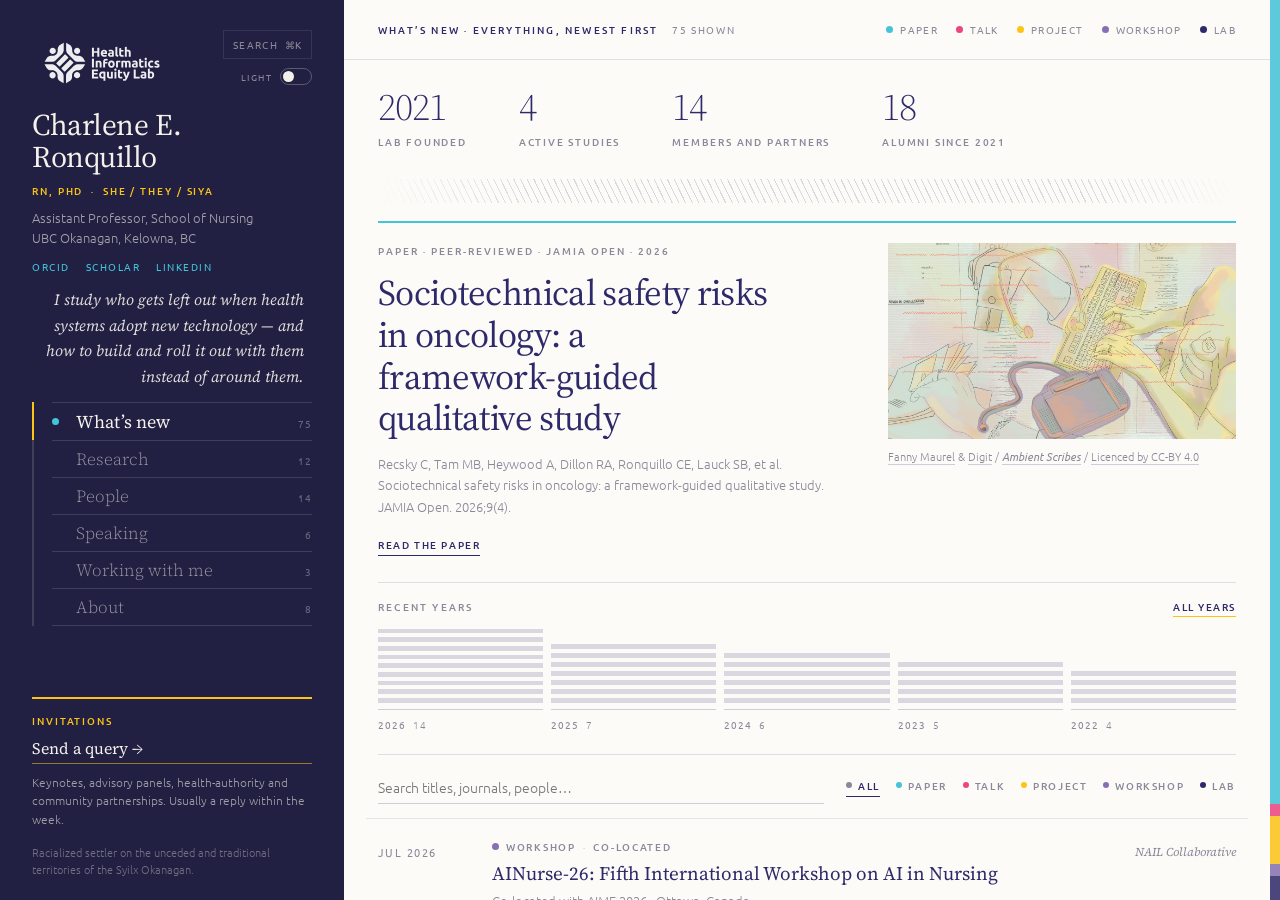
==== commit bfaf9b83: "HIELab website V2.0" ====
--- a/index.html
+++ b/index.html
@@ -1,103 +1,166 @@
 <!DOCTYPE html>
-<html lang="en-CA">
+<html lang="en">
 <head>
-  <meta charset="UTF-8">
-  <meta name="viewport" content="width=device-width, initial-scale=1.0">
-  <meta name="description" content="Health Informatics Equity Lab — Research in nursing informatics, health equity, and data science led by Dr. Charlene Ronquillo at the University of British Columbia Okanagan.">
-  <meta property="og:title" content="HIE Lab | Health Informatics Equity Lab">
-  <meta property="og:description" content="Research in nursing informatics, health equity, and data science led by Dr. Charlene Ronquillo at UBC Okanagan.">
-  <meta property="og:type" content="website">
-  <meta property="og:url" content="https://charleneronquillo.com/">
-  <meta property="og:image" content="https://charleneronquillo.com/assets/images/logo-colour-primary.svg">
-  <title>HIE Lab | Health Informatics Equity Lab</title>
-  <link rel="icon" type="image/svg+xml" href="assets/images/logo-colour-logomark.svg">
-  <link rel="stylesheet" href="style.css">
+<meta charset="utf-8">
+<meta name="viewport" content="width=device-width, initial-scale=1">
+<title>Charlene E. Ronquillo — Health Informatics Equity Lab</title>
+<meta name="description" content="Charlene E. Ronquillo, RN PhD — Assistant Professor, School of Nursing, UBC Okanagan. Health Informatics Equity Lab: AI, equity and nursing practice.">
+<link rel="icon" href="assets/images/logo-white-logomark.svg">
+<meta property="og:title" content="Charlene E. Ronquillo — Health Informatics Equity Lab">
+<meta property="og:description" content="Who gets left out when health systems adopt new technology.">
+<meta property="og:type" content="website">
+<script>
+(function(){try{var t=localStorage.getItem('hie-theme-v2');
+if(t!=='light'&&t!=='dark')t=(window.matchMedia&&window.matchMedia('(prefers-color-scheme:dark)').matches)?'dark':'light';
+document.documentElement.setAttribute('data-theme',t);}catch(e){document.documentElement.setAttribute('data-theme','dark');}})();
+</script>
+<link rel="preconnect" href="https://fonts.gstatic.com" crossorigin>
+<link href="https://fonts.googleapis.com/css2?family=Ubuntu:wght@300;400;500;700&family=Poppins:wght@300;400;500&family=Source+Serif+4:ital,opsz,wght@0,8..60,300;0,8..60,400;0,8..60,600;1,8..60,300;1,8..60,400&display=swap" rel="stylesheet">
+<style>
+*,*::before,*::after{box-sizing:border-box}
+:root[data-theme="light"]{--page:#EBE9E4;--surface:#FCFBF8;--tile:#F2F0EA;--rail:#211F42;--railfg:#F4F1EA;--ink:#2E2A6A;--body:#4A4859;--muted:#8A8899;--line:rgba(46,42,106,.14);--hair:rgba(46,42,106,.11);--line2:rgba(46,42,106,.22);--mark:rgba(46,42,106,.17);--shadow:rgba(46,42,106,.4);--teal:#43C4D9;--pink:#EE447F;--yell:#FEC415;--lav:#8670B2}
+:root[data-theme="dark"]{--page:#0F0E1B;--surface:#181729;--tile:#22213B;--rail:#0B0A16;--railfg:#EFECE4;--ink:#D6D2F6;--body:#B2AECA;--muted:#8F8BAB;--line:rgba(214,210,246,.17);--hair:rgba(214,210,246,.1);--line2:rgba(214,210,246,.28);--mark:rgba(214,210,246,.2);--shadow:rgba(0,0,0,.62);--teal:#5FD3E5;--pink:#FF6E9C;--yell:#FFD34A;--lav:#A895D8}
+html,body{height:100%}
+body{margin:0;background:var(--page);font-family:Poppins,sans-serif;color:var(--body);-webkit-font-smoothing:antialiased;overflow:hidden}
+a{color:var(--ink);text-decoration:none}
+a:hover{color:var(--pink)}
+img{display:block;max-width:100%}
+input,button,select,textarea{font-family:inherit;color:inherit}
+::selection{background:var(--yell);color:var(--rail)}
+:focus-visible{outline:2px solid var(--yell);outline-offset:2px}
+.pane::-webkit-scrollbar{width:9px}
+.pane::-webkit-scrollbar-thumb{background:var(--line2);border-radius:9px}
+@keyframes paneIn{from{opacity:0;transform:translateY(9px)}to{opacity:1;transform:none}}
+[data-reveal]>*{animation:paneIn .44s cubic-bezier(.22,.7,.2,1) both}
+[data-reveal]>*:nth-child(1){animation-delay:0ms}
+[data-reveal]>*:nth-child(2){animation-delay:55ms}
+[data-reveal]>*:nth-child(3){animation-delay:110ms}
+[data-reveal]>*:nth-child(4){animation-delay:165ms}
+[data-reveal]>*:nth-child(5){animation-delay:220ms}
+[data-reveal]>*:nth-child(6){animation-delay:275ms}
+[data-reveal]>*:nth-child(7){animation-delay:330ms}
+[data-reveal]>*:nth-child(8){animation-delay:385ms}
+[data-reveal]>*:nth-child(9){animation-delay:440ms}
+@media (prefers-reduced-motion:reduce){[data-reveal]>*{animation:none}*{transition-duration:.01ms!important}}
+
+/* ── shell ───────────────────────────────── */
+#app{height:100vh;display:grid;grid-template-columns:344px 1fr 10px;grid-template-rows:100%;background:var(--surface);overflow:hidden;position:relative}
+#rail{background:var(--rail);color:var(--railfg);padding:30px 32px 22px;display:flex;flex-direction:column;gap:13px;min-height:0;overflow-y:auto}
+#rail::-webkit-scrollbar{width:0}
+#main{min-width:0;min-height:0;display:flex;flex-direction:column;background:var(--surface)}
+#bar{height:60px;flex:none;border-bottom:1px solid var(--line);padding:0 34px;display:flex;align-items:center;justify-content:space-between;gap:20px}
+#pane{flex:1;overflow-y:auto;padding:0 34px 44px}
+#spine{background:var(--tile);display:flex;flex-direction:column}
+.skip{position:absolute;left:14px;top:-56px;z-index:40;background:var(--yell);color:var(--ink);font:500 11px Ubuntu,sans-serif;letter-spacing:.16em;text-transform:uppercase;padding:11px 15px}
+.skip:focus{top:14px}
+
+/* ── type utilities ─────────────────────── */
+.lab{font:500 10px Ubuntu,sans-serif;letter-spacing:.2em;text-transform:uppercase;color:var(--muted);margin:0}
+.lab-s{font:500 9.5px Ubuntu,sans-serif;letter-spacing:.19em;text-transform:uppercase;color:var(--muted);margin:0}
+.serif{font-family:'Source Serif 4',serif}
+.sec{border-top:1px solid var(--line);padding-top:16px;margin-top:26px}
+.hd{font:500 10px Ubuntu,sans-serif;letter-spacing:.22em;text-transform:uppercase;color:var(--muted);margin:0 0 14px}
+.quote{font:400 19px/1.65 'Source Serif 4',serif;font-style:italic;color:var(--ink);margin:0 0 28px;max-width:58ch;hanging-punctuation:first}
+.num{font-variant-numeric:tabular-nums}
+.dot{width:7px;height:7px;border-radius:50%;flex:none}
+.btn{all:unset;cursor:pointer;font:500 10px Ubuntu,sans-serif;letter-spacing:.16em;text-transform:uppercase;color:var(--ink);border-bottom:1px solid var(--yell);padding-bottom:3px}
+.btn:hover{color:var(--pink);border-color:var(--pink)}
+.link{font:500 9.5px Ubuntu,sans-serif;letter-spacing:.18em;text-transform:uppercase;color:var(--ink);border-bottom:1px solid var(--line2);padding-bottom:2px}
+.link:hover{border-color:var(--pink)}
+.ghost{all:unset;cursor:pointer;font:500 9.5px Ubuntu,sans-serif;letter-spacing:.16em;text-transform:uppercase;color:var(--muted);border-bottom:1px solid transparent;padding-bottom:2px}
+.ghost:hover{color:var(--ink)}
+.field{width:100%;font:400 14.5px 'Source Serif 4',serif;color:var(--ink);background:transparent;border:none;border-bottom:1px solid var(--line2);padding:6px 0;outline:none}
+.field:focus{border-color:var(--ink)}
+select.field{cursor:pointer}
+textarea.field{font:300 14px/1.7 Ubuntu,sans-serif;resize:vertical;min-height:104px}
+.flabel{display:block;font:500 9.5px Ubuntu,sans-serif;letter-spacing:.19em;text-transform:uppercase;color:var(--muted);margin-bottom:8px}
+.row:hover{background:var(--tile)}
+.ybar{background:var(--mark);transition:background .18s ease}
+.ybtn:hover .ybar,.ybtn[data-on="1"] .ybar{background:var(--c)}
+.ybtn:hover{border-bottom-color:var(--ink)!important}
+.navbtn{all:unset;cursor:pointer;display:grid;grid-template-columns:14px 1fr auto;gap:10px;align-items:baseline;padding:6px 0;border-bottom:1px solid rgba(244,241,234,.14)}
+.navbtn:hover{background:rgba(244,241,234,.07)}
+.railbtn{all:unset;cursor:pointer;display:flex;align-items:center;gap:7px;font:400 9.5px Ubuntu,sans-serif;letter-spacing:.14em;text-transform:uppercase;color:var(--railfg);opacity:.5;border:1px solid rgba(244,241,234,.2);padding:6px 9px}
+.railbtn:hover{opacity:1;border-color:var(--yell)}
+.cta{all:unset;cursor:pointer;display:block;width:100%;text-align:left;font:400 16px 'Source Serif 4',serif;color:var(--railfg);border-bottom:1px solid rgba(254,196,21,.55);padding-bottom:4px;margin-bottom:9px}
+.cta:hover{color:var(--yell);border-color:var(--yell)}
+
+/* ── overlays ───────────────────────────── */
+.veil{position:absolute;inset:0;z-index:30;background:rgba(33,31,66,.55);display:flex;align-items:flex-start;justify-content:center;padding:88px 20px 20px;overflow-y:auto}
+.card{width:660px;max-width:100%;background:var(--surface);box-shadow:0 34px 80px -24px var(--shadow);display:flex;flex-direction:column}
+.hit{all:unset;cursor:pointer;box-sizing:border-box;width:100%;display:grid;grid-template-columns:96px 1fr;gap:18px;padding:12px 22px;align-items:baseline;border-left:2px solid transparent}
+.hit[data-on="1"]{background:var(--tile);border-left-color:var(--yell)}
+[hidden]{display:none!important}
+
+@media (max-width:1000px){
+  body{overflow:auto}
+  #app{height:auto;grid-template-columns:1fr;grid-template-rows:auto auto}
+  #rail{overflow:visible}
+  #main{min-height:70vh}
+  #pane{overflow:visible;padding:0 22px 44px}
+  #spine{display:none}
+  .veil{position:fixed;padding-top:40px}
+}
+</style>
 </head>
 <body>
+<a class="skip" href="#main">Skip to content</a>
 
-  <nav id="navbar"></nav>
-
-  <!-- Hero -->
-  <section id="home" class="hero">
-    <div class="hero-content">
-      <img src="assets/images/logo-white-primary.svg" alt="Health Informatics Equity Lab" class="hero-logo">
-      <p class="hero-tagline" id="hero-tagline"></p>
-      <p class="hero-land-ack" id="hero-land-ack"></p>
-      <div class="hero-icons">
-        <img src="assets/icons/nurses.svg" alt="Nurses">
-        <img src="assets/icons/patients.svg" alt="Patients">
-        <img src="assets/icons/data.svg" alt="Data">
-        <img src="assets/icons/network.svg" alt="Networks">
-        <img src="assets/icons/hospital.svg" alt="Hospital">
-        <img src="assets/icons/home.svg" alt="Home">
+<div id="app">
+  <aside id="rail">
+    <div style="display:flex;align-items:flex-start;gap:13px">
+      <img src="assets/images/logo-white-primary.svg" alt="Health Informatics Equity Lab" style="width:140px;height:auto;opacity:.92">
+      <div style="margin-left:auto;display:flex;flex-direction:column;align-items:flex-end;gap:9px">
+        <button class="railbtn" id="searchBtn" aria-label="Search everything">Search <span style="letter-spacing:.06em">⌘K</span></button>
+        <button id="themeBtn" role="switch" aria-label="Dark theme" style="all:unset;cursor:pointer;display:flex;align-items:center;gap:8px">
+          <span id="themeLabel" style="font:400 9px Ubuntu,sans-serif;letter-spacing:.16em;text-transform:uppercase;color:var(--railfg);opacity:.5"></span>
+          <span id="themeTrack" style="width:32px;height:17px;border-radius:9px;border:1px solid rgba(244,241,234,.28);display:flex;align-items:center;padding:2px;transition:background .2s">
+            <span id="themeKnob" style="width:11px;height:11px;border-radius:50%"></span>
+          </span>
+        </button>
       </div>
     </div>
-  </section>
 
-  <!-- Director -->
-  <section id="director" class="section section-pattern">
-    <div class="container">
-      <div class="section-header">
-        <h2>Director</h2>
+    <div>
+      <h1 style="font:400 30px/1.06 'Source Serif 4',serif;color:var(--railfg);margin:0 0 10px;letter-spacing:-.015em">Charlene E.<br>Ronquillo</h1>
+      <p style="font:500 10px Ubuntu,sans-serif;letter-spacing:.19em;text-transform:uppercase;color:var(--yell);margin:0 0 10px">RN, PhD &nbsp;·&nbsp; she / they / siya</p>
+      <p style="font:300 13px/1.55 Ubuntu,sans-serif;margin:0 0 11px;opacity:.62">Assistant Professor, School of Nursing<br>UBC Okanagan, Kelowna, BC</p>
+      <div id="socials" style="display:flex;gap:16px;align-items:center;font:400 9.5px Ubuntu,sans-serif;letter-spacing:.16em;text-transform:uppercase"></div>
+    </div>
+
+    <p style="font:400 15.5px/1.65 'Source Serif 4',serif;font-style:italic;margin:0;opacity:.9;max-width:34ch;text-align:right">I study who gets left out when health systems adopt new technology — and how to build and roll it out with them instead of around them.</p>
+
+    <div style="display:grid;grid-template-columns:2px 1fr;gap:18px;align-items:stretch">
+      <div aria-hidden="true" style="background:rgba(244,241,234,.15);position:relative">
+        <div id="progress" style="position:absolute;left:0;top:0;width:100%;height:0;background:var(--yell);transition:height .32s cubic-bezier(.22,.7,.2,1)"></div>
       </div>
-      <div id="director-content"></div>
+      <nav id="nav" aria-label="Sections" style="display:flex;flex-direction:column;border-top:1px solid rgba(244,241,234,.14)"></nav>
     </div>
-  </section>
 
-  <!-- Recent News preview -->
-  <section id="news" class="section">
-    <div class="container">
-      <div class="section-header">
-        <h2>Recent News</h2>
-        <p class="section-subtitle">Latest highlights from the lab</p>
+    <div style="margin-top:auto;display:flex;flex-direction:column;gap:16px;padding-top:20px">
+      <div style="border-top:2px solid var(--yell);padding-top:14px">
+        <p style="font:500 9.5px Ubuntu,sans-serif;letter-spacing:.2em;text-transform:uppercase;color:var(--yell);margin:0 0 9px">Invitations</p>
+        <button class="cta" data-ask="">Send a query →</button>
+        <p id="invNote" style="font:300 12px/1.55 Ubuntu,sans-serif;margin:0;opacity:.6"></p>
       </div>
-      <div id="news-preview-content"></div>
+      <p style="font:300 10.5px/1.6 Ubuntu,sans-serif;margin:0;opacity:.38">Racialized settler on the unceded and traditional territories of the Syilx Okanagan.</p>
     </div>
-  </section>
+  </aside>
 
-  <!-- Recent Publications preview -->
-  <section id="publications" class="section section-pattern">
-    <div class="container">
-      <div class="section-header">
-        <h2>Recent Publications</h2>
-        <p class="section-subtitle">Most recent work — see the full archive for everything</p>
-      </div>
-      <div id="publications-preview">
-        <p class="publications-loading">Loading publications&hellip;</p>
-      </div>
+  <main id="main">
+    <div id="bar">
+      <p style="display:flex;align-items:baseline;gap:14px;font:500 10px Ubuntu,sans-serif;letter-spacing:.22em;text-transform:uppercase;color:var(--ink);margin:0"><span id="paneTitle"></span><span id="paneCount" class="num" style="font:400 10px Ubuntu,sans-serif;letter-spacing:.16em;color:var(--muted)"></span></p>
+      <div id="legend" style="display:flex;gap:18px;align-items:center"></div>
     </div>
-  </section>
+    <div class="pane" id="pane"></div>
+  </main>
 
-  <!-- Gallery -->
-  <section id="gallery" class="section">
-    <div class="container">
-      <div class="section-header">
-        <h2>Lab Life</h2>
-      </div>
-      <div id="gallery-content"></div>
-    </div>
-  </section>
+  <div id="spine"></div>
 
-  <!-- CTA to Opportunities -->
-  <section class="section section-pattern">
-    <div class="container">
-      <div class="cta-card">
-        <h3>Interested in joining the lab?</h3>
-        <p>We welcome inquiries from prospective postdocs, graduate students, and undergraduate research assistants.</p>
-        <a href="opportunities.html" class="cta-btn">Working with Me &rarr;</a>
-      </div>
-    </div>
-  </section>
+  <div class="veil" id="palette" hidden></div>
+  <div class="veil" id="dialog" hidden></div>
+</div>
 
-  <!-- Footer -->
-  <footer>
-    <div class="footer-content container">
-      <img src="assets/images/logo-colour-badge.svg" alt="HIE Lab Badge" class="footer-badge">
-      <p class="footer-affiliation">Health Informatics Equity Lab &middot; University of British Columbia &ndash; Okanagan</p>
-      <p class="footer-copyright">&copy; <span id="footer-year"></span> HIE Lab. All rights reserved.</p>
-    </div>
-  </footer>
-
-  <script src="script.js"></script>
+<script src="script.js" defer></script>
 </body>
 </html>
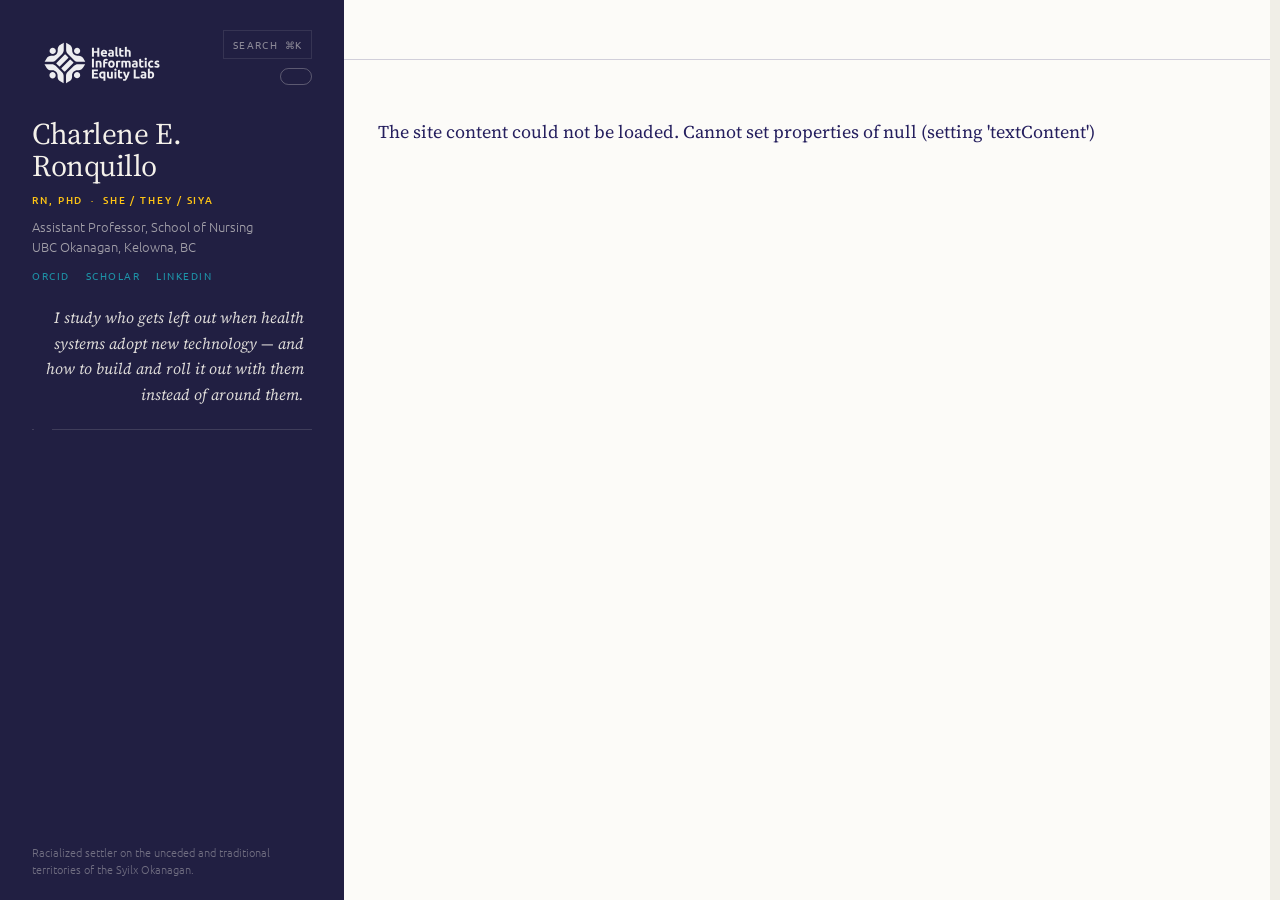
==== commit 2fb2642b: "Add files via upload" ====
--- a/index.html
+++ b/index.html
@@ -18,7 +18,7 @@
 <link href="https://fonts.googleapis.com/css2?family=Ubuntu:wght@300;400;500;700&family=Poppins:wght@300;400;500&family=Source+Serif+4:ital,opsz,wght@0,8..60,300;0,8..60,400;0,8..60,600;1,8..60,300;1,8..60,400&display=swap" rel="stylesheet">
 <style>
 *,*::before,*::after{box-sizing:border-box}
-:root[data-theme="light"]{--page:#EBE9E4;--surface:#FCFBF8;--tile:#F2F0EA;--rail:#211F42;--railfg:#F4F1EA;--ink:#2E2A6A;--body:#4A4859;--muted:#8A8899;--line:rgba(46,42,106,.14);--hair:rgba(46,42,106,.11);--line2:rgba(46,42,106,.22);--mark:rgba(46,42,106,.17);--shadow:rgba(46,42,106,.4);--teal:#43C4D9;--pink:#EE447F;--yell:#FEC415;--lav:#8670B2}
+:root[data-theme="light"]{--page:#EBE9E4;--surface:#FCFBF8;--tile:#F0EEE7;--rail:#211F42;--railfg:#F4F1EA;--ink:#251F5E;--body:#3A3852;--muted:#5F5D74;--line:rgba(37,31,94,.2);--hair:rgba(37,31,94,.15);--line2:rgba(37,31,94,.3);--mark:rgba(37,31,94,.2);--shadow:rgba(46,42,106,.4);--teal:#1E93A8;--pink:#D62468;--yell:#FEC415;--lav:#6B54A0}
 :root[data-theme="dark"]{--page:#0F0E1B;--surface:#181729;--tile:#22213B;--rail:#0B0A16;--railfg:#EFECE4;--ink:#D6D2F6;--body:#B2AECA;--muted:#8F8BAB;--line:rgba(214,210,246,.17);--hair:rgba(214,210,246,.1);--line2:rgba(214,210,246,.28);--mark:rgba(214,210,246,.2);--shadow:rgba(0,0,0,.62);--teal:#5FD3E5;--pink:#FF6E9C;--yell:#FFD34A;--lav:#A895D8}
 html,body{height:100%}
 body{margin:0;background:var(--page);font-family:Poppins,sans-serif;color:var(--body);-webkit-font-smoothing:antialiased;overflow:hidden}
@@ -45,7 +45,7 @@
 
 /* ── shell ───────────────────────────────── */
 #app{height:100vh;display:grid;grid-template-columns:344px 1fr 10px;grid-template-rows:100%;background:var(--surface);overflow:hidden;position:relative}
-#rail{background:var(--rail);color:var(--railfg);padding:30px 32px 22px;display:flex;flex-direction:column;gap:13px;min-height:0;overflow-y:auto}
+#rail{background:var(--rail);color:var(--railfg);padding:30px 32px 22px;display:flex;flex-direction:column;gap:22px;min-height:0;overflow-y:auto}
 #rail::-webkit-scrollbar{width:0}
 #main{min-width:0;min-height:0;display:flex;flex-direction:column;background:var(--surface)}
 #bar{height:60px;flex:none;border-bottom:1px solid var(--line);padding:0 34px;display:flex;align-items:center;justify-content:space-between;gap:20px}
@@ -75,6 +75,11 @@
 textarea.field{font:300 14px/1.7 Ubuntu,sans-serif;resize:vertical;min-height:104px}
 .flabel{display:block;font:500 9.5px Ubuntu,sans-serif;letter-spacing:.19em;text-transform:uppercase;color:var(--muted);margin-bottom:8px}
 .row:hover{background:var(--tile)}
+.chip:hover{color:var(--ink)!important;border-color:var(--line2)!important}
+.acc{all:unset;cursor:pointer;display:flex;align-items:center;gap:8px;font:500 9px Ubuntu,sans-serif;letter-spacing:.17em;text-transform:uppercase;color:var(--muted);border-bottom:1px solid var(--line);padding-bottom:3px}
+.acc:hover{color:var(--ink);border-color:var(--yell)}
+.pht{all:unset;cursor:pointer;display:block;width:96px}
+.pht[data-has="1"]:hover{outline:2px solid var(--yell);outline-offset:2px}
 .ybar{background:var(--mark);transition:background .18s ease}
 .ybtn:hover .ybar,.ybtn[data-on="1"] .ybar{background:var(--c)}
 .ybtn:hover{border-bottom-color:var(--ink)!important}
@@ -100,6 +105,44 @@
   #pane{overflow:visible;padding:0 22px 44px}
   #spine{display:none}
   .veil{position:fixed;padding-top:40px}
+}
+
+@media (max-width:760px){
+  #rail{padding:22px 20px 20px;gap:18px}
+  #rail h1{font-size:26px}
+  #rail p[style*="text-align:right"]{text-align:left!important;max-width:none!important;font-size:15px!important}
+  #bar{height:auto;min-height:56px;padding:10px 20px;flex-wrap:wrap;gap:8px 16px}
+  #legend{flex-wrap:wrap;gap:10px 14px}
+  #pane{padding:0 20px 40px}
+  .quote{font-size:17px!important;line-height:1.6}
+  .card{width:auto!important}
+  .veil{padding:24px 12px 12px}
+  .hit{grid-template-columns:1fr!important;gap:4px!important;padding:12px 16px}
+
+  /* collapse fixed two- and three-column grids */
+  #pane div[style*="grid-template-columns:1fr 348px"],
+  #pane div[style*="grid-template-columns:76px 1fr 124px"],
+  #pane div[style*="grid-template-columns:150px 1fr"],
+  #pane div[style*="grid-template-columns:1fr 300px"],
+  #pane div[style*="grid-template-columns:190px 1fr 200px"],
+  #pane div[style*="grid-template-columns:250px 1fr"],
+  #pane div[style*="grid-template-columns:210px 1fr"],
+  #pane div[style*="grid-template-columns:1fr 1fr"],
+  #pane div[style*="minmax(340px"],
+  #pane div[style*="minmax(300px"],
+  #pane div[style*="minmax(240px"]{grid-template-columns:1fr!important;gap:14px!important}
+  #pane div[style*="grid-template-columns:210px 1fr"]{gap:2px!important}
+  #pane div[style*="grid-template-columns:76px 1fr 124px"]{gap:8px!important}
+
+  /* portrait columns shouldn't blow up once full width */
+  #pane div[style*="grid-template-columns:250px 1fr"]>div:first-child,
+  #pane div[style*="grid-template-columns:150px 1fr"]>img{max-width:190px}
+
+  /* photo + text rows stay side by side, just tighter */
+  #pane div[style*="grid-template-columns:96px 1fr"]{grid-template-columns:76px 1fr!important;gap:14px!important}
+  #pane div[style*="grid-template-columns:96px 1fr"] [style*="width:96px"]{width:76px!important}
+  #pane div[style*="minmax(150px"]{grid-template-columns:repeat(auto-fill,minmax(116px,1fr))!important}
+  .pht,.pht>span{width:100%!important;max-width:116px}
 }
 </style>
 </head>
@@ -137,12 +180,7 @@
       <nav id="nav" aria-label="Sections" style="display:flex;flex-direction:column;border-top:1px solid rgba(244,241,234,.14)"></nav>
     </div>
 
-    <div style="margin-top:auto;display:flex;flex-direction:column;gap:16px;padding-top:20px">
-      <div style="border-top:2px solid var(--yell);padding-top:14px">
-        <p style="font:500 9.5px Ubuntu,sans-serif;letter-spacing:.2em;text-transform:uppercase;color:var(--yell);margin:0 0 9px">Invitations</p>
-        <button class="cta" data-ask="">Send a query →</button>
-        <p id="invNote" style="font:300 12px/1.55 Ubuntu,sans-serif;margin:0;opacity:.6"></p>
-      </div>
+    <div style="margin-top:auto;padding-top:24px">
       <p style="font:300 10.5px/1.6 Ubuntu,sans-serif;margin:0;opacity:.38">Racialized settler on the unceded and traditional territories of the Syilx Okanagan.</p>
     </div>
   </aside>
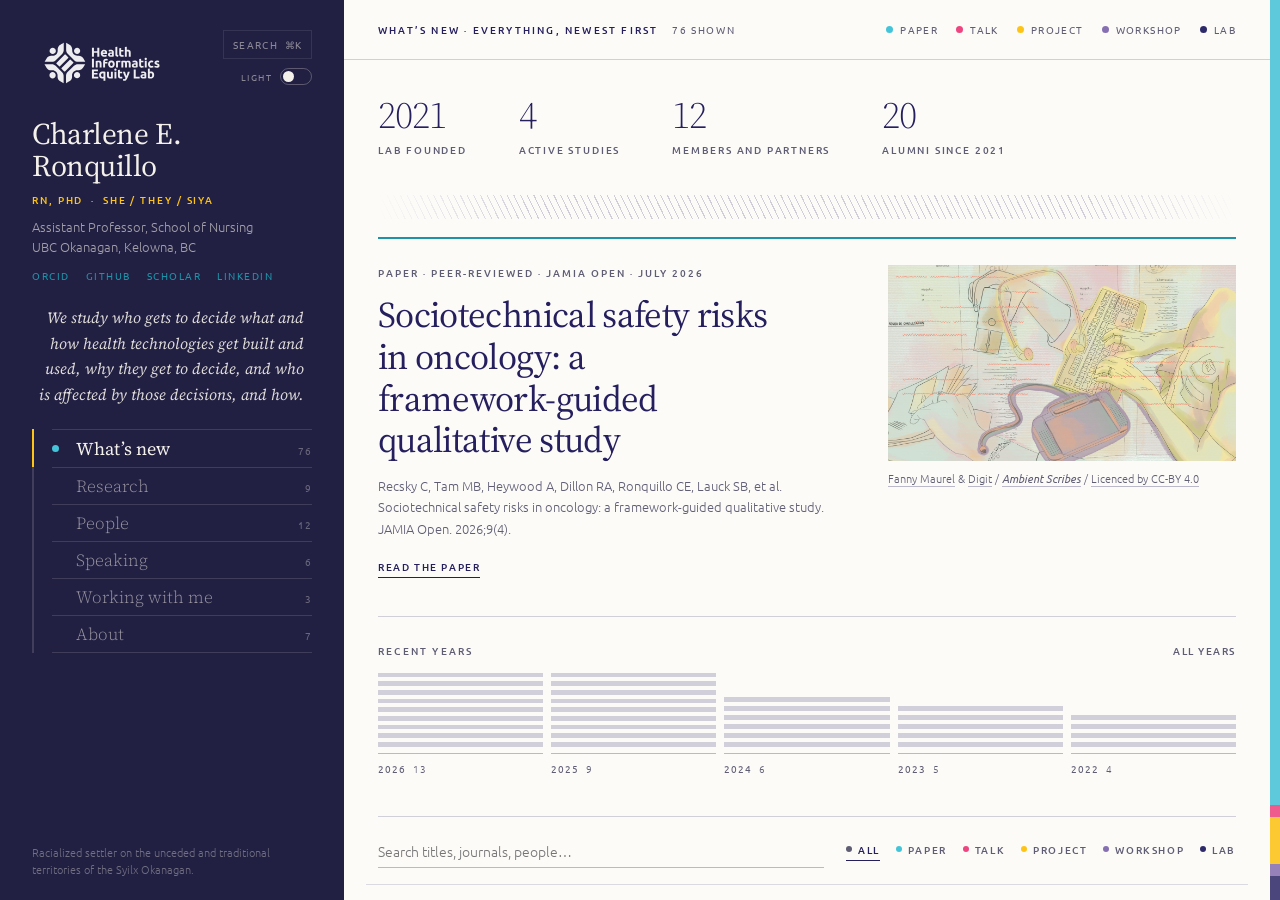
==== commit 3bdfdf5f: "Add files via upload" ====
--- a/index.html
+++ b/index.html
@@ -165,13 +165,13 @@
     </div>
 
     <div>
-      <h1 style="font:400 30px/1.06 'Source Serif 4',serif;color:var(--railfg);margin:0 0 10px;letter-spacing:-.015em">Charlene E.<br>Ronquillo</h1>
-      <p style="font:500 10px Ubuntu,sans-serif;letter-spacing:.19em;text-transform:uppercase;color:var(--yell);margin:0 0 10px">RN, PhD &nbsp;·&nbsp; she / they / siya</p>
-      <p style="font:300 13px/1.55 Ubuntu,sans-serif;margin:0 0 11px;opacity:.62">Assistant Professor, School of Nursing<br>UBC Okanagan, Kelowna, BC</p>
+      <h1 id="railName" style="font:400 30px/1.06 'Source Serif 4',serif;color:var(--railfg);margin:0 0 10px;letter-spacing:-.015em">Charlene E.<br>Ronquillo</h1>
+      <p id="railCreds" style="font:500 10px Ubuntu,sans-serif;letter-spacing:.19em;text-transform:uppercase;color:var(--yell);margin:0 0 10px">RN, PhD &nbsp;·&nbsp; she / they / siya</p>
+      <p id="railRole" style="font:300 13px/1.55 Ubuntu,sans-serif;margin:0 0 11px;opacity:.62">Assistant Professor, School of Nursing<br>UBC Okanagan, Kelowna, BC</p>
       <div id="socials" style="display:flex;gap:16px;align-items:center;font:400 9.5px Ubuntu,sans-serif;letter-spacing:.16em;text-transform:uppercase"></div>
     </div>
 
-    <p style="font:400 15.5px/1.65 'Source Serif 4',serif;font-style:italic;margin:0;opacity:.9;max-width:34ch;text-align:right">I study who gets left out when health systems adopt new technology — and how to build and roll it out with them instead of around them.</p>
+    <p id="railTagline" style="font:400 15.5px/1.65 'Source Serif 4',serif;font-style:italic;margin:0;opacity:.9;max-width:34ch;text-align:right">We study who gets to decide what and how health technologies get built and used, why they get to decide, and who is affected by those decisions, and how.</p>
 
     <div style="display:grid;grid-template-columns:2px 1fr;gap:18px;align-items:stretch">
       <div aria-hidden="true" style="background:rgba(244,241,234,.15);position:relative">
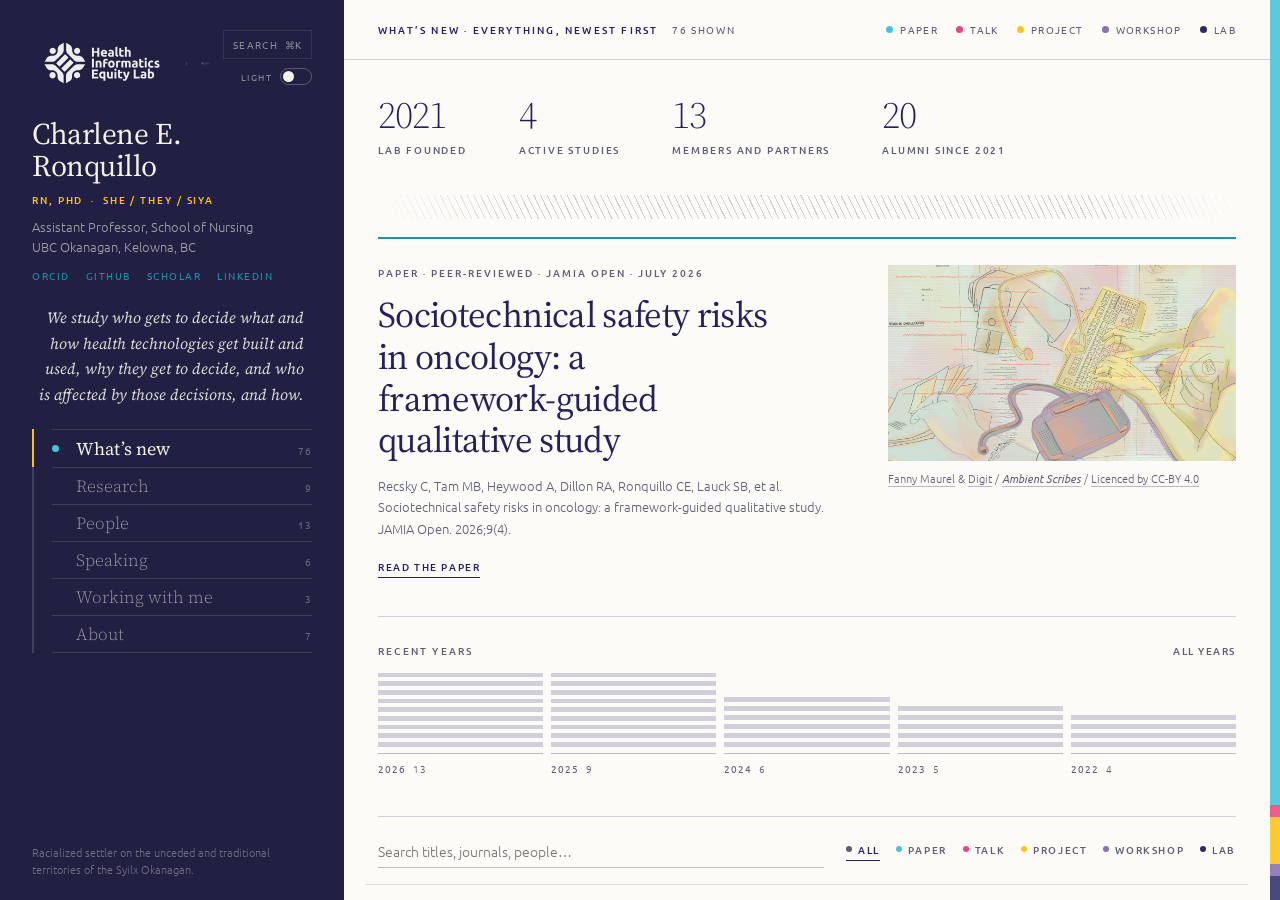
==== commit b5465b07: "Add files via upload" ====
--- a/index.html
+++ b/index.html
@@ -152,7 +152,12 @@
 <div id="app">
   <aside id="rail">
     <div style="display:flex;align-items:flex-start;gap:13px">
-      <img src="assets/images/logo-white-primary.svg" alt="Health Informatics Equity Lab" style="width:140px;height:auto;opacity:.92">
+      <div style="display:flex;align-items:center;gap:14px">
+        <img src="assets/images/logo-white-primary.svg" alt="Health Informatics Equity Lab" style="width:140px;height:auto;opacity:.92">
+        <a href="https://gradstudies.ok.ubc.ca/about/contact/charlene-esteban-ronquillo" target="_blank" rel="noopener noreferrer" aria-label="Faculty page, UBC Okanagan" style="display:block;padding-left:14px;border-left:1px solid rgba(244,241,234,.22);opacity:.82;transition:opacity .18s" onmouseover="this.style.opacity=1" onmouseout="this.style.opacity=.82">
+          <img src="assets/images/ubc-ok-white.png" alt="UBC Okanagan" style="width:86px;height:auto;display:block">
+        </a>
+      </div>
       <div style="margin-left:auto;display:flex;flex-direction:column;align-items:flex-end;gap:9px">
         <button class="railbtn" id="searchBtn" aria-label="Search everything">Search <span style="letter-spacing:.06em">⌘K</span></button>
         <button id="themeBtn" role="switch" aria-label="Dark theme" style="all:unset;cursor:pointer;display:flex;align-items:center;gap:8px">
